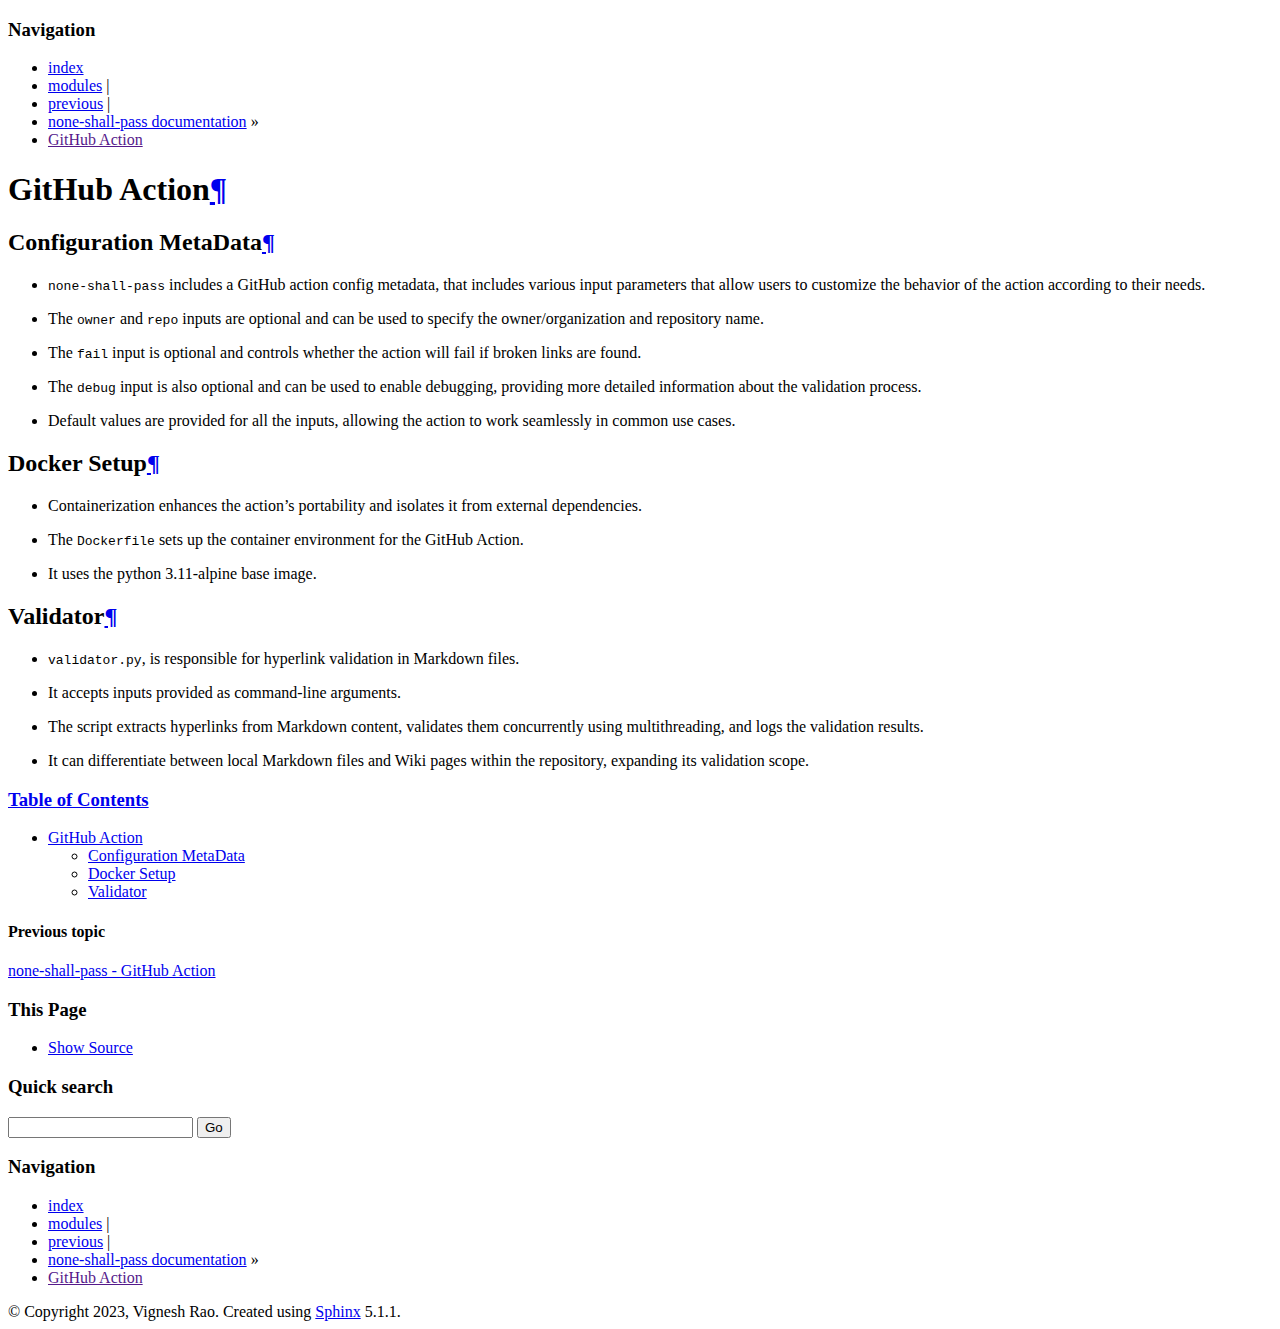
==== docs/action.html @ 53a3f20b "Add docs generated by sphinx" ====
<!DOCTYPE html>

<html lang="en">
  <head>
    <meta charset="utf-8" />
    <meta name="viewport" content="width=device-width, initial-scale=1.0" /><meta name="generator" content="Docutils 0.19: https://docutils.sourceforge.io/" />

    <title>GitHub Action &#8212; none-shall-pass  documentation</title>
    <link rel="stylesheet" type="text/css" href="_static/pygments.css" />
    <link rel="stylesheet" type="text/css" href="_static/pyramid.css" />
    <link rel="stylesheet" type="text/css" href="_static/static.css" />
    <script data-url_root="./" id="documentation_options" src="_static/documentation_options.js"></script>
    <script src="_static/jquery.js"></script>
    <script src="_static/underscore.js"></script>
    <script src="_static/_sphinx_javascript_frameworks_compat.js"></script>
    <script src="_static/doctools.js"></script>
    <link rel="index" title="Index" href="genindex.html" />
    <link rel="search" title="Search" href="search.html" />
    <link rel="prev" title="none-shall-pass - GitHub Action" href="index.html" />
<link rel="stylesheet" href="https://fonts.googleapis.com/css?family=Neuton&amp;subset=latin" type="text/css" media="screen" charset="utf-8" />
<link rel="stylesheet" href="https://fonts.googleapis.com/css?family=Nobile:regular,italic,bold,bolditalic&amp;subset=latin" type="text/css" media="screen" charset="utf-8" />
<!--[if lte IE 6]>
<link rel="stylesheet" href="_static/ie6.css" type="text/css" media="screen" charset="utf-8" />
<![endif]-->

  </head><body>

    <div class="related" role="navigation" aria-label="related navigation">
      <h3>Navigation</h3>
      <ul>
        <li class="right" style="margin-right: 10px">
          <a href="genindex.html" title="General Index"
             accesskey="I">index</a></li>
        <li class="right" >
          <a href="py-modindex.html" title="Python Module Index"
             >modules</a> |</li>
        <li class="right" >
          <a href="index.html" title="none-shall-pass - GitHub Action"
             accesskey="P">previous</a> |</li>
        <li class="nav-item nav-item-0"><a href="index.html">none-shall-pass  documentation</a> &#187;</li>
        <li class="nav-item nav-item-this"><a href="">GitHub Action</a></li> 
      </ul>
    </div>  

    <div class="document">
      <div class="documentwrapper">
        <div class="bodywrapper">
          <div class="body" role="main">
            
  <section id="github-action">
<h1>GitHub Action<a class="headerlink" href="#github-action" title="Permalink to this heading">¶</a></h1>
<section id="configuration-metadata">
<h2>Configuration MetaData<a class="headerlink" href="#configuration-metadata" title="Permalink to this heading">¶</a></h2>
<ul class="simple">
<li><p><code class="docutils literal notranslate"><span class="pre">none-shall-pass</span></code> includes a GitHub action config metadata, that includes various input parameters that allow users to customize the behavior of the action according to their needs.</p></li>
<li><p>The <code class="docutils literal notranslate"><span class="pre">owner</span></code> and <code class="docutils literal notranslate"><span class="pre">repo</span></code> inputs are optional and can be used to specify the owner/organization and repository name.</p></li>
<li><p>The <code class="docutils literal notranslate"><span class="pre">fail</span></code> input is optional and controls whether the action will fail if broken links are found.</p></li>
<li><p>The <code class="docutils literal notranslate"><span class="pre">debug</span></code> input is also optional and can be used to enable debugging, providing more detailed information about the validation process.</p></li>
<li><p>Default values are provided for all the inputs, allowing the action to work seamlessly in common use cases.</p></li>
</ul>
</section>
<section id="docker-setup">
<h2>Docker Setup<a class="headerlink" href="#docker-setup" title="Permalink to this heading">¶</a></h2>
<ul class="simple">
<li><p>Containerization enhances the action’s portability and isolates it from external dependencies.</p></li>
<li><p>The <code class="docutils literal notranslate"><span class="pre">Dockerfile</span></code> sets up the container environment for the GitHub Action.</p></li>
<li><p>It uses the python 3.11-alpine base image.</p></li>
</ul>
</section>
<section id="validator">
<h2>Validator<a class="headerlink" href="#validator" title="Permalink to this heading">¶</a></h2>
<ul class="simple">
<li><p><code class="docutils literal notranslate"><span class="pre">validator.py</span></code>, is responsible for hyperlink validation in Markdown files.</p></li>
<li><p>It accepts inputs provided as command-line arguments.</p></li>
<li><p>The script extracts hyperlinks from Markdown content, validates them concurrently using multithreading, and logs the validation results.</p></li>
<li><p>It can differentiate between local Markdown files and Wiki pages within the repository, expanding its validation scope.</p></li>
</ul>
</section>
</section>


            <div class="clearer"></div>
          </div>
        </div>
      </div>
      <div class="sphinxsidebar" role="navigation" aria-label="main navigation">
        <div class="sphinxsidebarwrapper">
  <div>
    <h3><a href="index.html">Table of Contents</a></h3>
    <ul>
<li><a class="reference internal" href="#">GitHub Action</a><ul>
<li><a class="reference internal" href="#configuration-metadata">Configuration MetaData</a></li>
<li><a class="reference internal" href="#docker-setup">Docker Setup</a></li>
<li><a class="reference internal" href="#validator">Validator</a></li>
</ul>
</li>
</ul>

  </div>
  <div>
    <h4>Previous topic</h4>
    <p class="topless"><a href="index.html"
                          title="previous chapter">none-shall-pass - GitHub Action</a></p>
  </div>
  <div role="note" aria-label="source link">
    <h3>This Page</h3>
    <ul class="this-page-menu">
      <li><a href="_sources/action.rst.txt"
            rel="nofollow">Show Source</a></li>
    </ul>
   </div>
<div id="searchbox" style="display: none" role="search">
  <h3 id="searchlabel">Quick search</h3>
    <div class="searchformwrapper">
    <form class="search" action="search.html" method="get">
      <input type="text" name="q" aria-labelledby="searchlabel" autocomplete="off" autocorrect="off" autocapitalize="off" spellcheck="false"/>
      <input type="submit" value="Go" />
    </form>
    </div>
</div>
<script>document.getElementById('searchbox').style.display = "block"</script>
        </div>
      </div>
      <div class="clearer"></div>
    </div>
    <div class="related" role="navigation" aria-label="related navigation">
      <h3>Navigation</h3>
      <ul>
        <li class="right" style="margin-right: 10px">
          <a href="genindex.html" title="General Index"
             >index</a></li>
        <li class="right" >
          <a href="py-modindex.html" title="Python Module Index"
             >modules</a> |</li>
        <li class="right" >
          <a href="index.html" title="none-shall-pass - GitHub Action"
             >previous</a> |</li>
        <li class="nav-item nav-item-0"><a href="index.html">none-shall-pass  documentation</a> &#187;</li>
        <li class="nav-item nav-item-this"><a href="">GitHub Action</a></li> 
      </ul>
    </div>
    <div class="footer" role="contentinfo">
        &#169; Copyright 2023, Vignesh Rao.
      Created using <a href="https://www.sphinx-doc.org/">Sphinx</a> 5.1.1.
    </div>
  </body>
</html>
---- docs/_static/pygments.css ----
pre { line-height: 125%; }
td.linenos .normal { color: inherit; background-color: transparent; padding-left: 5px; padding-right: 5px; }
span.linenos { color: inherit; background-color: transparent; padding-left: 5px; padding-right: 5px; }
td.linenos .special { color: #000000; background-color: #ffffc0; padding-left: 5px; padding-right: 5px; }
span.linenos.special { color: #000000; background-color: #ffffc0; padding-left: 5px; padding-right: 5px; }
.highlight .hll { background-color: #ffffcc }
.highlight { background: #f8f8f8; }
.highlight .c { color: #60a0b0; font-style: italic } /* Comment */
.highlight .err { color: #a40000; background-color: #fbe3e4 } /* Error */
.highlight .k { color: #007020; font-weight: bold } /* Keyword */
.highlight .o { color: #666666 } /* Operator */
.highlight .ch { color: #60a0b0; font-style: italic } /* Comment.Hashbang */
.highlight .cm { color: #60a0b0; font-style: italic } /* Comment.Multiline */
.highlight .cp { color: #007020 } /* Comment.Preproc */
.highlight .cpf { color: #60a0b0; font-style: italic } /* Comment.PreprocFile */
.highlight .c1 { color: #60a0b0; font-style: italic } /* Comment.Single */
.highlight .cs { color: #60a0b0; background-color: #fff0f0 } /* Comment.Special */
.highlight .gd { color: #A00000 } /* Generic.Deleted */
.highlight .ge { font-style: italic } /* Generic.Emph */
.highlight .gr { color: #FF0000 } /* Generic.Error */
.highlight .gh { color: #000080; font-weight: bold } /* Generic.Heading */
.highlight .gi { color: #00A000 } /* Generic.Inserted */
.highlight .go { color: #888888 } /* Generic.Output */
.highlight .gp { color: #c65d09; font-weight: bold } /* Generic.Prompt */
.highlight .gs { font-weight: bold } /* Generic.Strong */
.highlight .gu { color: #800080; font-weight: bold } /* Generic.Subheading */
.highlight .gt { color: #0044DD } /* Generic.Traceback */
.highlight .kc { color: #007020; font-weight: bold } /* Keyword.Constant */
.highlight .kd { color: #007020; font-weight: bold } /* Keyword.Declaration */
.highlight .kn { color: #007020; font-weight: bold } /* Keyword.Namespace */
.highlight .kp { color: #007020 } /* Keyword.Pseudo */
.highlight .kr { color: #007020; font-weight: bold } /* Keyword.Reserved */
.highlight .kt { color: #902000 } /* Keyword.Type */
.highlight .m { color: #40a070 } /* Literal.Number */
.highlight .s { color: #4070a0 } /* Literal.String */
.highlight .na { color: #0e84b5 } /* Name.Attribute */
.highlight .nb { color: #007020 } /* Name.Builtin */
.highlight .nc { color: #0e84b5; font-weight: bold } /* Name.Class */
.highlight .no { color: #60add5 } /* Name.Constant */
.highlight .nd { color: #555555; font-weight: bold } /* Name.Decorator */
.highlight .ni { color: #d55537; font-weight: bold } /* Name.Entity */
.highlight .ne { color: #007020 } /* Name.Exception */
.highlight .nf { color: #06287e } /* Name.Function */
.highlight .nl { color: #002070; font-weight: bold } /* Name.Label */
.highlight .nn { color: #0e84b5; font-weight: bold } /* Name.Namespace */
.highlight .nt { color: #062873; font-weight: bold } /* Name.Tag */
.highlight .nv { color: #bb60d5 } /* Name.Variable */
.highlight .ow { color: #007020; font-weight: bold } /* Operator.Word */
.highlight .w { color: #bbbbbb } /* Text.Whitespace */
.highlight .mb { color: #40a070 } /* Literal.Number.Bin */
.highlight .mf { color: #40a070 } /* Literal.Number.Float */
.highlight .mh { color: #40a070 } /* Literal.Number.Hex */
.highlight .mi { color: #40a070 } /* Literal.Number.Integer */
.highlight .mo { color: #40a070 } /* Literal.Number.Oct */
.highlight .sa { color: #4070a0 } /* Literal.String.Affix */
.highlight .sb { color: #4070a0 } /* Literal.String.Backtick */
.highlight .sc { color: #4070a0 } /* Literal.String.Char */
.highlight .dl { color: #4070a0 } /* Literal.String.Delimiter */
.highlight .sd { color: #4070a0; font-style: italic } /* Literal.String.Doc */
.highlight .s2 { color: #4070a0 } /* Literal.String.Double */
.highlight .se { color: #4070a0; font-weight: bold } /* Literal.String.Escape */
.highlight .sh { color: #4070a0 } /* Literal.String.Heredoc */
.highlight .si { color: #70a0d0; font-style: italic } /* Literal.String.Interpol */
.highlight .sx { color: #c65d09 } /* Literal.String.Other */
.highlight .sr { color: #235388 } /* Literal.String.Regex */
.highlight .s1 { color: #4070a0 } /* Literal.String.Single */
.highlight .ss { color: #517918 } /* Literal.String.Symbol */
.highlight .bp { color: #007020 } /* Name.Builtin.Pseudo */
.highlight .fm { color: #06287e } /* Name.Function.Magic */
.highlight .vc { color: #bb60d5 } /* Name.Variable.Class */
.highlight .vg { color: #bb60d5 } /* Name.Variable.Global */
.highlight .vi { color: #bb60d5 } /* Name.Variable.Instance */
.highlight .vm { color: #bb60d5 } /* Name.Variable.Magic */
.highlight .il { color: #40a070 } /* Literal.Number.Integer.Long */
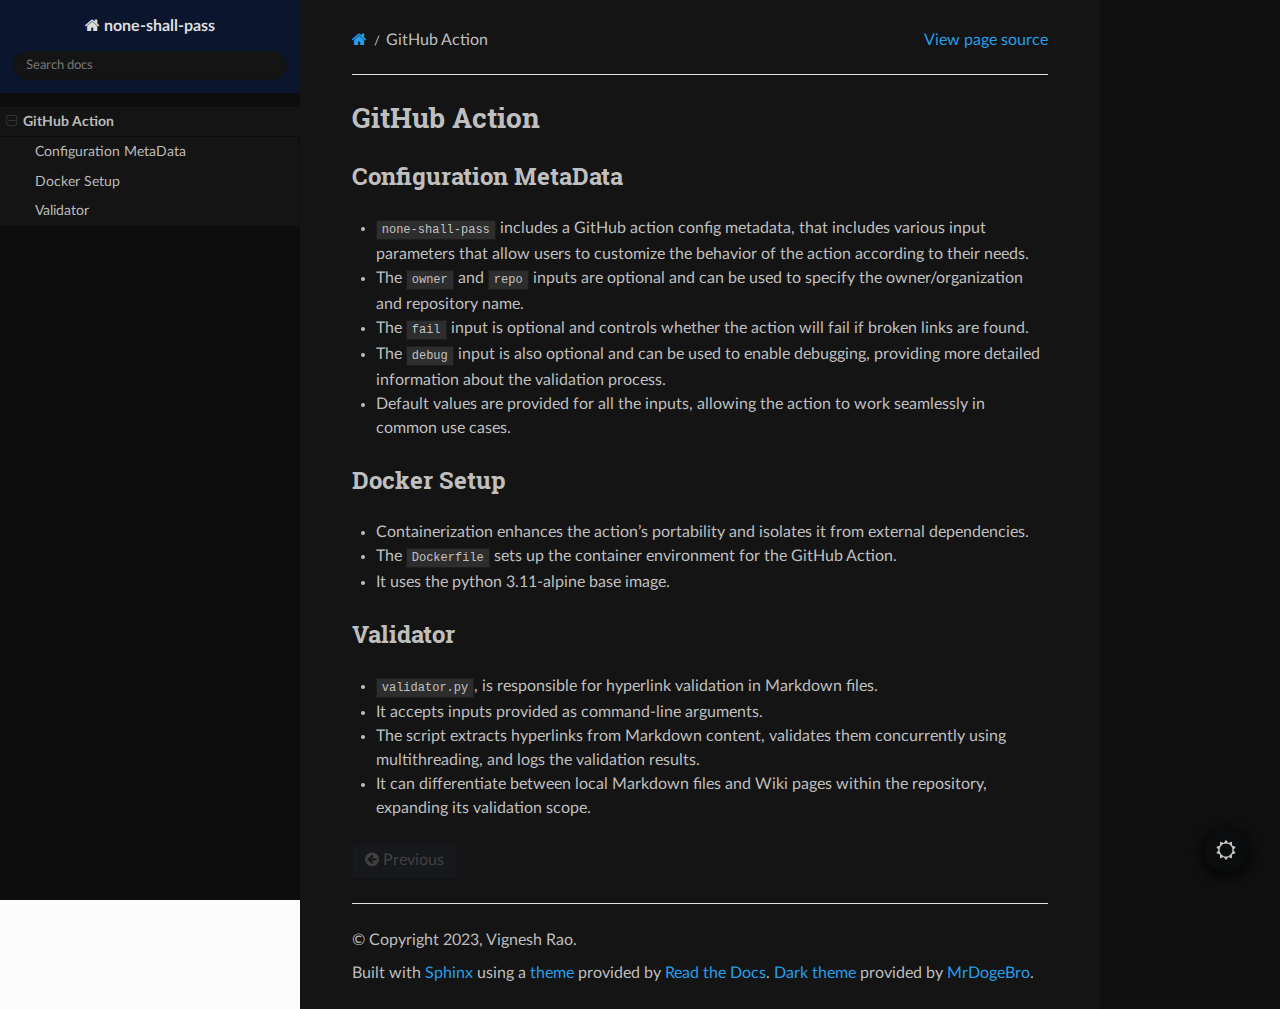
==== commit 0f29864f: "Update theme on docs page" ====
--- a/docs/action.html
+++ b/docs/action.html
@@ -1,57 +1,88 @@
+<!DOCTYPE html>
+<html class="writer-html5" lang="en" >
+<head>
+  <meta charset="utf-8" /><meta name="generator" content="Docutils 0.18.1: http://docutils.sourceforge.net/" />
 
-<!DOCTYPE html>
-
-<html lang="en">
-  <head>
-    <meta charset="utf-8" />
-    <meta name="viewport" content="width=device-width, initial-scale=1.0" /><meta name="generator" content="Docutils 0.19: https://docutils.sourceforge.io/" />
-
-    <title>GitHub Action &#8212; none-shall-pass  documentation</title>
-    <link rel="stylesheet" type="text/css" href="_static/pygments.css" />
-    <link rel="stylesheet" type="text/css" href="_static/pyramid.css" />
-    <link rel="stylesheet" type="text/css" href="_static/static.css" />
-    <script data-url_root="./" id="documentation_options" src="_static/documentation_options.js"></script>
-    <script src="_static/jquery.js"></script>
-    <script src="_static/underscore.js"></script>
-    <script src="_static/_sphinx_javascript_frameworks_compat.js"></script>
-    <script src="_static/doctools.js"></script>
+  <meta name="viewport" content="width=device-width, initial-scale=1.0" />
+  <title>GitHub Action &mdash; none-shall-pass  documentation</title>
+      <link rel="stylesheet" href="_static/pygments.css" type="text/css" />
+      <link rel="stylesheet" href="_static/css/theme.css" type="text/css" />
+      <link rel="stylesheet" href="_static/static.css" type="text/css" />
+      <link rel="stylesheet" href="_static/dark_mode_css/general.css" type="text/css" />
+      <link rel="stylesheet" href="_static/dark_mode_css/dark.css" type="text/css" />
+  <!--[if lt IE 9]>
+    <script src="_static/js/html5shiv.min.js"></script>
+  <![endif]-->
+  
+        <script data-url_root="./" id="documentation_options" src="_static/documentation_options.js"></script>
+        <script src="_static/jquery.js"></script>
+        <script src="_static/underscore.js"></script>
+        <script src="_static/_sphinx_javascript_frameworks_compat.js"></script>
+        <script src="_static/doctools.js"></script>
+        <script src="_static/dark_mode_js/default_dark.js"></script>
+        <script src="_static/dark_mode_js/theme_switcher.js"></script>
+    <script src="_static/js/theme.js"></script>
     <link rel="index" title="Index" href="genindex.html" />
     <link rel="search" title="Search" href="search.html" />
-    <link rel="prev" title="none-shall-pass - GitHub Action" href="index.html" />
-<link rel="stylesheet" href="https://fonts.googleapis.com/css?family=Neuton&amp;subset=latin" type="text/css" media="screen" charset="utf-8" />
-<link rel="stylesheet" href="https://fonts.googleapis.com/css?family=Nobile:regular,italic,bold,bolditalic&amp;subset=latin" type="text/css" media="screen" charset="utf-8" />
-<!--[if lte IE 6]>
-<link rel="stylesheet" href="_static/ie6.css" type="text/css" media="screen" charset="utf-8" />
-<![endif]-->
+    <link rel="prev" title="none-shall-pass - GitHub Action" href="index.html" /> 
+</head>
 
-  </head><body>
+<body class="wy-body-for-nav"> 
+  <div class="wy-grid-for-nav">
+    <nav data-toggle="wy-nav-shift" class="wy-nav-side">
+      <div class="wy-side-scroll">
+        <div class="wy-side-nav-search" >
 
-    <div class="related" role="navigation" aria-label="related navigation">
-      <h3>Navigation</h3>
-      <ul>
-        <li class="right" style="margin-right: 10px">
-          <a href="genindex.html" title="General Index"
-             accesskey="I">index</a></li>
-        <li class="right" >
-          <a href="py-modindex.html" title="Python Module Index"
-             >modules</a> |</li>
-        <li class="right" >
-          <a href="index.html" title="none-shall-pass - GitHub Action"
-             accesskey="P">previous</a> |</li>
-        <li class="nav-item nav-item-0"><a href="index.html">none-shall-pass  documentation</a> &#187;</li>
-        <li class="nav-item nav-item-this"><a href="">GitHub Action</a></li> 
-      </ul>
-    </div>  
+          
+          
+          <a href="index.html" class="icon icon-home">
+            none-shall-pass
+          </a>
+<div role="search">
+  <form id="rtd-search-form" class="wy-form" action="search.html" method="get">
+    <input type="text" name="q" placeholder="Search docs" aria-label="Search docs" />
+    <input type="hidden" name="check_keywords" value="yes" />
+    <input type="hidden" name="area" value="default" />
+  </form>
+</div>
+        </div><div class="wy-menu wy-menu-vertical" data-spy="affix" role="navigation" aria-label="Navigation menu">
+              <ul class="current">
+<li class="toctree-l1 current"><a class="current reference internal" href="#">GitHub Action</a><ul>
+<li class="toctree-l2"><a class="reference internal" href="#configuration-metadata">Configuration MetaData</a></li>
+<li class="toctree-l2"><a class="reference internal" href="#docker-setup">Docker Setup</a></li>
+<li class="toctree-l2"><a class="reference internal" href="#validator">Validator</a></li>
+</ul>
+</li>
+</ul>
 
-    <div class="document">
-      <div class="documentwrapper">
-        <div class="bodywrapper">
-          <div class="body" role="main">
-            
+        </div>
+      </div>
+    </nav>
+
+    <section data-toggle="wy-nav-shift" class="wy-nav-content-wrap"><nav class="wy-nav-top" aria-label="Mobile navigation menu" >
+          <i data-toggle="wy-nav-top" class="fa fa-bars"></i>
+          <a href="index.html">none-shall-pass</a>
+      </nav>
+
+      <div class="wy-nav-content">
+        <div class="rst-content">
+          <div role="navigation" aria-label="Page navigation">
+  <ul class="wy-breadcrumbs">
+      <li><a href="index.html" class="icon icon-home" aria-label="Home"></a></li>
+      <li class="breadcrumb-item active">GitHub Action</li>
+      <li class="wy-breadcrumbs-aside">
+            <a href="_sources/action.rst.txt" rel="nofollow"> View page source</a>
+      </li>
+  </ul>
+  <hr/>
+</div>
+          <div role="main" class="document" itemscope="itemscope" itemtype="http://schema.org/Article">
+           <div itemprop="articleBody">
+             
   <section id="github-action">
-<h1>GitHub Action<a class="headerlink" href="#github-action" title="Permalink to this heading">¶</a></h1>
+<h1>GitHub Action<a class="headerlink" href="#github-action" title="Permalink to this heading"></a></h1>
 <section id="configuration-metadata">
-<h2>Configuration MetaData<a class="headerlink" href="#configuration-metadata" title="Permalink to this heading">¶</a></h2>
+<h2>Configuration MetaData<a class="headerlink" href="#configuration-metadata" title="Permalink to this heading"></a></h2>
 <ul class="simple">
 <li><p><code class="docutils literal notranslate"><span class="pre">none-shall-pass</span></code> includes a GitHub action config metadata, that includes various input parameters that allow users to customize the behavior of the action according to their needs.</p></li>
 <li><p>The <code class="docutils literal notranslate"><span class="pre">owner</span></code> and <code class="docutils literal notranslate"><span class="pre">repo</span></code> inputs are optional and can be used to specify the owner/organization and repository name.</p></li>
@@ -61,7 +92,7 @@
 </ul>
 </section>
 <section id="docker-setup">
-<h2>Docker Setup<a class="headerlink" href="#docker-setup" title="Permalink to this heading">¶</a></h2>
+<h2>Docker Setup<a class="headerlink" href="#docker-setup" title="Permalink to this heading"></a></h2>
 <ul class="simple">
 <li><p>Containerization enhances the action’s portability and isolates it from external dependencies.</p></li>
 <li><p>The <code class="docutils literal notranslate"><span class="pre">Dockerfile</span></code> sets up the container environment for the GitHub Action.</p></li>
@@ -69,7 +100,7 @@
 </ul>
 </section>
 <section id="validator">
-<h2>Validator<a class="headerlink" href="#validator" title="Permalink to this heading">¶</a></h2>
+<h2>Validator<a class="headerlink" href="#validator" title="Permalink to this heading"></a></h2>
 <ul class="simple">
 <li><p><code class="docutils literal notranslate"><span class="pre">validator.py</span></code>, is responsible for hyperlink validation in Markdown files.</p></li>
 <li><p>It accepts inputs provided as command-line arguments.</p></li>
@@ -80,69 +111,33 @@
 </section>
 
 
-            <div class="clearer"></div>
+           </div>
           </div>
+          <footer><div class="rst-footer-buttons" role="navigation" aria-label="Footer">
+        <a href="index.html" class="btn btn-neutral float-left" title="none-shall-pass - GitHub Action" accesskey="p" rel="prev"><span class="fa fa-arrow-circle-left" aria-hidden="true"></span> Previous</a>
+    </div>
+
+  <hr/>
+
+  <div role="contentinfo">
+    <p>&#169; Copyright 2023, Vignesh Rao.</p>
+  </div>
+
+  Built with <a href="https://www.sphinx-doc.org/">Sphinx</a> using a
+    <a href="https://github.com/readthedocs/sphinx_rtd_theme">theme</a>
+    provided by <a href="https://readthedocs.org">Read the Docs</a>.
+   
+
+</footer>
         </div>
       </div>
-      <div class="sphinxsidebar" role="navigation" aria-label="main navigation">
-        <div class="sphinxsidebarwrapper">
-  <div>
-    <h3><a href="index.html">Table of Contents</a></h3>
-    <ul>
-<li><a class="reference internal" href="#">GitHub Action</a><ul>
-<li><a class="reference internal" href="#configuration-metadata">Configuration MetaData</a></li>
-<li><a class="reference internal" href="#docker-setup">Docker Setup</a></li>
-<li><a class="reference internal" href="#validator">Validator</a></li>
-</ul>
-</li>
-</ul>
+    </section>
+  </div>
+  <script>
+      jQuery(function () {
+          SphinxRtdTheme.Navigation.enable(true);
+      });
+  </script> 
 
-  </div>
-  <div>
-    <h4>Previous topic</h4>
-    <p class="topless"><a href="index.html"
-                          title="previous chapter">none-shall-pass - GitHub Action</a></p>
-  </div>
-  <div role="note" aria-label="source link">
-    <h3>This Page</h3>
-    <ul class="this-page-menu">
-      <li><a href="_sources/action.rst.txt"
-            rel="nofollow">Show Source</a></li>
-    </ul>
-   </div>
-<div id="searchbox" style="display: none" role="search">
-  <h3 id="searchlabel">Quick search</h3>
-    <div class="searchformwrapper">
-    <form class="search" action="search.html" method="get">
-      <input type="text" name="q" aria-labelledby="searchlabel" autocomplete="off" autocorrect="off" autocapitalize="off" spellcheck="false"/>
-      <input type="submit" value="Go" />
-    </form>
-    </div>
-</div>
-<script>document.getElementById('searchbox').style.display = "block"</script>
-        </div>
-      </div>
-      <div class="clearer"></div>
-    </div>
-    <div class="related" role="navigation" aria-label="related navigation">
-      <h3>Navigation</h3>
-      <ul>
-        <li class="right" style="margin-right: 10px">
-          <a href="genindex.html" title="General Index"
-             >index</a></li>
-        <li class="right" >
-          <a href="py-modindex.html" title="Python Module Index"
-             >modules</a> |</li>
-        <li class="right" >
-          <a href="index.html" title="none-shall-pass - GitHub Action"
-             >previous</a> |</li>
-        <li class="nav-item nav-item-0"><a href="index.html">none-shall-pass  documentation</a> &#187;</li>
-        <li class="nav-item nav-item-this"><a href="">GitHub Action</a></li> 
-      </ul>
-    </div>
-    <div class="footer" role="contentinfo">
-        &#169; Copyright 2023, Vignesh Rao.
-      Created using <a href="https://www.sphinx-doc.org/">Sphinx</a> 5.1.1.
-    </div>
-  </body>
+</body>
 </html>--- a/docs/_static/pygments.css
+++ b/docs/_static/pygments.css
@@ -5,70 +5,71 @@
 span.linenos.special { color: #000000; background-color: #ffffc0; padding-left: 5px; padding-right: 5px; }
 .highlight .hll { background-color: #ffffcc }
 .highlight { background: #f8f8f8; }
-.highlight .c { color: #60a0b0; font-style: italic } /* Comment */
-.highlight .err { color: #a40000; background-color: #fbe3e4 } /* Error */
-.highlight .k { color: #007020; font-weight: bold } /* Keyword */
+.highlight .c { color: #3D7B7B; font-style: italic } /* Comment */
+.highlight .err { border: 1px solid #FF0000 } /* Error */
+.highlight .k { color: #008000; font-weight: bold } /* Keyword */
 .highlight .o { color: #666666 } /* Operator */
-.highlight .ch { color: #60a0b0; font-style: italic } /* Comment.Hashbang */
-.highlight .cm { color: #60a0b0; font-style: italic } /* Comment.Multiline */
-.highlight .cp { color: #007020 } /* Comment.Preproc */
-.highlight .cpf { color: #60a0b0; font-style: italic } /* Comment.PreprocFile */
-.highlight .c1 { color: #60a0b0; font-style: italic } /* Comment.Single */
-.highlight .cs { color: #60a0b0; background-color: #fff0f0 } /* Comment.Special */
+.highlight .ch { color: #3D7B7B; font-style: italic } /* Comment.Hashbang */
+.highlight .cm { color: #3D7B7B; font-style: italic } /* Comment.Multiline */
+.highlight .cp { color: #9C6500 } /* Comment.Preproc */
+.highlight .cpf { color: #3D7B7B; font-style: italic } /* Comment.PreprocFile */
+.highlight .c1 { color: #3D7B7B; font-style: italic } /* Comment.Single */
+.highlight .cs { color: #3D7B7B; font-style: italic } /* Comment.Special */
 .highlight .gd { color: #A00000 } /* Generic.Deleted */
 .highlight .ge { font-style: italic } /* Generic.Emph */
-.highlight .gr { color: #FF0000 } /* Generic.Error */
+.highlight .ges { font-weight: bold; font-style: italic } /* Generic.EmphStrong */
+.highlight .gr { color: #E40000 } /* Generic.Error */
 .highlight .gh { color: #000080; font-weight: bold } /* Generic.Heading */
-.highlight .gi { color: #00A000 } /* Generic.Inserted */
-.highlight .go { color: #888888 } /* Generic.Output */
-.highlight .gp { color: #c65d09; font-weight: bold } /* Generic.Prompt */
+.highlight .gi { color: #008400 } /* Generic.Inserted */
+.highlight .go { color: #717171 } /* Generic.Output */
+.highlight .gp { color: #000080; font-weight: bold } /* Generic.Prompt */
 .highlight .gs { font-weight: bold } /* Generic.Strong */
 .highlight .gu { color: #800080; font-weight: bold } /* Generic.Subheading */
 .highlight .gt { color: #0044DD } /* Generic.Traceback */
-.highlight .kc { color: #007020; font-weight: bold } /* Keyword.Constant */
-.highlight .kd { color: #007020; font-weight: bold } /* Keyword.Declaration */
-.highlight .kn { color: #007020; font-weight: bold } /* Keyword.Namespace */
-.highlight .kp { color: #007020 } /* Keyword.Pseudo */
-.highlight .kr { color: #007020; font-weight: bold } /* Keyword.Reserved */
-.highlight .kt { color: #902000 } /* Keyword.Type */
-.highlight .m { color: #40a070 } /* Literal.Number */
-.highlight .s { color: #4070a0 } /* Literal.String */
-.highlight .na { color: #0e84b5 } /* Name.Attribute */
-.highlight .nb { color: #007020 } /* Name.Builtin */
-.highlight .nc { color: #0e84b5; font-weight: bold } /* Name.Class */
-.highlight .no { color: #60add5 } /* Name.Constant */
-.highlight .nd { color: #555555; font-weight: bold } /* Name.Decorator */
-.highlight .ni { color: #d55537; font-weight: bold } /* Name.Entity */
-.highlight .ne { color: #007020 } /* Name.Exception */
-.highlight .nf { color: #06287e } /* Name.Function */
-.highlight .nl { color: #002070; font-weight: bold } /* Name.Label */
-.highlight .nn { color: #0e84b5; font-weight: bold } /* Name.Namespace */
-.highlight .nt { color: #062873; font-weight: bold } /* Name.Tag */
-.highlight .nv { color: #bb60d5 } /* Name.Variable */
-.highlight .ow { color: #007020; font-weight: bold } /* Operator.Word */
+.highlight .kc { color: #008000; font-weight: bold } /* Keyword.Constant */
+.highlight .kd { color: #008000; font-weight: bold } /* Keyword.Declaration */
+.highlight .kn { color: #008000; font-weight: bold } /* Keyword.Namespace */
+.highlight .kp { color: #008000 } /* Keyword.Pseudo */
+.highlight .kr { color: #008000; font-weight: bold } /* Keyword.Reserved */
+.highlight .kt { color: #B00040 } /* Keyword.Type */
+.highlight .m { color: #666666 } /* Literal.Number */
+.highlight .s { color: #BA2121 } /* Literal.String */
+.highlight .na { color: #687822 } /* Name.Attribute */
+.highlight .nb { color: #008000 } /* Name.Builtin */
+.highlight .nc { color: #0000FF; font-weight: bold } /* Name.Class */
+.highlight .no { color: #880000 } /* Name.Constant */
+.highlight .nd { color: #AA22FF } /* Name.Decorator */
+.highlight .ni { color: #717171; font-weight: bold } /* Name.Entity */
+.highlight .ne { color: #CB3F38; font-weight: bold } /* Name.Exception */
+.highlight .nf { color: #0000FF } /* Name.Function */
+.highlight .nl { color: #767600 } /* Name.Label */
+.highlight .nn { color: #0000FF; font-weight: bold } /* Name.Namespace */
+.highlight .nt { color: #008000; font-weight: bold } /* Name.Tag */
+.highlight .nv { color: #19177C } /* Name.Variable */
+.highlight .ow { color: #AA22FF; font-weight: bold } /* Operator.Word */
 .highlight .w { color: #bbbbbb } /* Text.Whitespace */
-.highlight .mb { color: #40a070 } /* Literal.Number.Bin */
-.highlight .mf { color: #40a070 } /* Literal.Number.Float */
-.highlight .mh { color: #40a070 } /* Literal.Number.Hex */
-.highlight .mi { color: #40a070 } /* Literal.Number.Integer */
-.highlight .mo { color: #40a070 } /* Literal.Number.Oct */
-.highlight .sa { color: #4070a0 } /* Literal.String.Affix */
-.highlight .sb { color: #4070a0 } /* Literal.String.Backtick */
-.highlight .sc { color: #4070a0 } /* Literal.String.Char */
-.highlight .dl { color: #4070a0 } /* Literal.String.Delimiter */
-.highlight .sd { color: #4070a0; font-style: italic } /* Literal.String.Doc */
-.highlight .s2 { color: #4070a0 } /* Literal.String.Double */
-.highlight .se { color: #4070a0; font-weight: bold } /* Literal.String.Escape */
-.highlight .sh { color: #4070a0 } /* Literal.String.Heredoc */
-.highlight .si { color: #70a0d0; font-style: italic } /* Literal.String.Interpol */
-.highlight .sx { color: #c65d09 } /* Literal.String.Other */
-.highlight .sr { color: #235388 } /* Literal.String.Regex */
-.highlight .s1 { color: #4070a0 } /* Literal.String.Single */
-.highlight .ss { color: #517918 } /* Literal.String.Symbol */
-.highlight .bp { color: #007020 } /* Name.Builtin.Pseudo */
-.highlight .fm { color: #06287e } /* Name.Function.Magic */
-.highlight .vc { color: #bb60d5 } /* Name.Variable.Class */
-.highlight .vg { color: #bb60d5 } /* Name.Variable.Global */
-.highlight .vi { color: #bb60d5 } /* Name.Variable.Instance */
-.highlight .vm { color: #bb60d5 } /* Name.Variable.Magic */
-.highlight .il { color: #40a070 } /* Literal.Number.Integer.Long */+.highlight .mb { color: #666666 } /* Literal.Number.Bin */
+.highlight .mf { color: #666666 } /* Literal.Number.Float */
+.highlight .mh { color: #666666 } /* Literal.Number.Hex */
+.highlight .mi { color: #666666 } /* Literal.Number.Integer */
+.highlight .mo { color: #666666 } /* Literal.Number.Oct */
+.highlight .sa { color: #BA2121 } /* Literal.String.Affix */
+.highlight .sb { color: #BA2121 } /* Literal.String.Backtick */
+.highlight .sc { color: #BA2121 } /* Literal.String.Char */
+.highlight .dl { color: #BA2121 } /* Literal.String.Delimiter */
+.highlight .sd { color: #BA2121; font-style: italic } /* Literal.String.Doc */
+.highlight .s2 { color: #BA2121 } /* Literal.String.Double */
+.highlight .se { color: #AA5D1F; font-weight: bold } /* Literal.String.Escape */
+.highlight .sh { color: #BA2121 } /* Literal.String.Heredoc */
+.highlight .si { color: #A45A77; font-weight: bold } /* Literal.String.Interpol */
+.highlight .sx { color: #008000 } /* Literal.String.Other */
+.highlight .sr { color: #A45A77 } /* Literal.String.Regex */
+.highlight .s1 { color: #BA2121 } /* Literal.String.Single */
+.highlight .ss { color: #19177C } /* Literal.String.Symbol */
+.highlight .bp { color: #008000 } /* Name.Builtin.Pseudo */
+.highlight .fm { color: #0000FF } /* Name.Function.Magic */
+.highlight .vc { color: #19177C } /* Name.Variable.Class */
+.highlight .vg { color: #19177C } /* Name.Variable.Global */
+.highlight .vi { color: #19177C } /* Name.Variable.Instance */
+.highlight .vm { color: #19177C } /* Name.Variable.Magic */
+.highlight .il { color: #666666 } /* Literal.Number.Integer.Long */--- a/docs/_static/css/theme.css
+++ b/docs/_static/css/theme.css
@@ -0,0 +1,4 @@
+html{box-sizing:border-box}*,:after,:before{box-sizing:inherit}article,aside,details,figcaption,figure,footer,header,hgroup,nav,section{display:block}audio,canvas,video{display:inline-block;*display:inline;*zoom:1}[hidden],audio:not([controls]){display:none}*{-webkit-box-sizing:border-box;-moz-box-sizing:border-box;box-sizing:border-box}html{font-size:100%;-webkit-text-size-adjust:100%;-ms-text-size-adjust:100%}body{margin:0}a:active,a:hover{outline:0}abbr[title]{border-bottom:1px dotted}b,strong{font-weight:700}blockquote{margin:0}dfn{font-style:italic}ins{background:#ff9;text-decoration:none}ins,mark{color:#000}mark{background:#ff0;font-style:italic;font-weight:700}.rst-content code,.rst-content tt,code,kbd,pre,samp{font-family:monospace,serif;_font-family:courier new,monospace;font-size:1em}pre{white-space:pre}q{quotes:none}q:after,q:before{content:"";content:none}small{font-size:85%}sub,sup{font-size:75%;line-height:0;position:relative;vertical-align:baseline}sup{top:-.5em}sub{bottom:-.25em}dl,ol,ul{margin:0;padding:0;list-style:none;list-style-image:none}li{list-style:none}dd{margin:0}img{border:0;-ms-interpolation-mode:bicubic;vertical-align:middle;max-width:100%}svg:not(:root){overflow:hidden}figure,form{margin:0}label{cursor:pointer}button,input,select,textarea{font-size:100%;margin:0;vertical-align:baseline;*vertical-align:middle}button,input{line-height:normal}button,input[type=button],input[type=reset],input[type=submit]{cursor:pointer;-webkit-appearance:button;*overflow:visible}button[disabled],input[disabled]{cursor:default}input[type=search]{-webkit-appearance:textfield;-moz-box-sizing:content-box;-webkit-box-sizing:content-box;box-sizing:content-box}textarea{resize:vertical}table{border-collapse:collapse;border-spacing:0}td{vertical-align:top}.chromeframe{margin:.2em 0;background:#ccc;color:#000;padding:.2em 0}.ir{display:block;border:0;text-indent:-999em;overflow:hidden;background-color:transparent;background-repeat:no-repeat;text-align:left;direction:ltr;*line-height:0}.ir br{display:none}.hidden{display:none!important;visibility:hidden}.visuallyhidden{border:0;clip:rect(0 0 0 0);height:1px;margin:-1px;overflow:hidden;padding:0;position:absolute;width:1px}.visuallyhidden.focusable:active,.visuallyhidden.focusable:focus{clip:auto;height:auto;margin:0;overflow:visible;position:static;width:auto}.invisible{visibility:hidden}.relative{position:relative}big,small{font-size:100%}@media print{body,html,section{background:none!important}*{box-shadow:none!important;text-shadow:none!important;filter:none!important;-ms-filter:none!important}a,a:visited{text-decoration:underline}.ir a:after,a[href^="#"]:after,a[href^="javascript:"]:after{content:""}blockquote,pre{page-break-inside:avoid}thead{display:table-header-group}img,tr{page-break-inside:avoid}img{max-width:100%!important}@page{margin:.5cm}.rst-content .toctree-wrapper>p.caption,h2,h3,p{orphans:3;widows:3}.rst-content .toctree-wrapper>p.caption,h2,h3{page-break-after:avoid}}.btn,.fa:before,.icon:before,.rst-content .admonition,.rst-content .admonition-title:before,.rst-content .admonition-todo,.rst-content .attention,.rst-content .caution,.rst-content .code-block-caption .headerlink:before,.rst-content .danger,.rst-content .eqno .headerlink:before,.rst-content .error,.rst-content .hint,.rst-content .important,.rst-content .note,.rst-content .seealso,.rst-content .tip,.rst-content .warning,.rst-content code.download span:first-child:before,.rst-content dl dt .headerlink:before,.rst-content h1 .headerlink:before,.rst-content h2 .headerlink:before,.rst-content h3 .headerlink:before,.rst-content h4 .headerlink:before,.rst-content h5 .headerlink:before,.rst-content h6 .headerlink:before,.rst-content p.caption .headerlink:before,.rst-content p .headerlink:before,.rst-content table>caption .headerlink:before,.rst-content tt.download span:first-child:before,.wy-alert,.wy-dropdown .caret:before,.wy-inline-validate.wy-inline-validate-danger .wy-input-context:before,.wy-inline-validate.wy-inline-validate-info .wy-input-context:before,.wy-inline-validate.wy-inline-validate-success .wy-input-context:before,.wy-inline-validate.wy-inline-validate-warning .wy-input-context:before,.wy-menu-vertical li.current>a button.toctree-expand:before,.wy-menu-vertical li.on a button.toctree-expand:before,.wy-menu-vertical li button.toctree-expand:before,input[type=color],input[type=date],input[type=datetime-local],input[type=datetime],input[type=email],input[type=month],input[type=number],input[type=password],input[type=search],input[type=tel],input[type=text],input[type=time],input[type=url],input[type=week],select,textarea{-webkit-font-smoothing:antialiased}.clearfix{*zoom:1}.clearfix:after,.clearfix:before{display:table;content:""}.clearfix:after{clear:both}/*!
+ *  Font Awesome 4.7.0 by @davegandy - http://fontawesome.io - @fontawesome
+ *  License - http://fontawesome.io/license (Font: SIL OFL 1.1, CSS: MIT License)
+ */@font-face{font-family:FontAwesome;src:url(fonts/fontawesome-webfont.eot?674f50d287a8c48dc19ba404d20fe713);src:url(fonts/fontawesome-webfont.eot?674f50d287a8c48dc19ba404d20fe713?#iefix&v=4.7.0) format("embedded-opentype"),url(fonts/fontawesome-webfont.woff2?af7ae505a9eed503f8b8e6982036873e) format("woff2"),url(fonts/fontawesome-webfont.woff?fee66e712a8a08eef5805a46892932ad) format("woff"),url(fonts/fontawesome-webfont.ttf?b06871f281fee6b241d60582ae9369b9) format("truetype"),url(fonts/fontawesome-webfont.svg?912ec66d7572ff821749319396470bde#fontawesomeregular) format("svg");font-weight:400;font-style:normal}.fa,.icon,.rst-content .admonition-title,.rst-content .code-block-caption .headerlink,.rst-content .eqno .headerlink,.rst-content code.download span:first-child,.rst-content dl dt .headerlink,.rst-content h1 .headerlink,.rst-content h2 .headerlink,.rst-content h3 .headerlink,.rst-content h4 .headerlink,.rst-content h5 .headerlink,.rst-content h6 .headerlink,.rst-content p.caption .headerlink,.rst-content p .headerlink,.rst-content table>caption .headerlink,.rst-content tt.download span:first-child,.wy-menu-vertical li.current>a button.toctree-expand,.wy-menu-vertical li.on a button.toctree-expand,.wy-menu-vertical li button.toctree-expand{display:inline-block;font:normal normal normal 14px/1 FontAwesome;font-size:inherit;text-rendering:auto;-webkit-font-smoothing:antialiased;-moz-osx-font-smoothing:grayscale}.fa-lg{font-size:1.33333em;line-height:.75em;vertical-align:-15%}.fa-2x{font-size:2em}.fa-3x{font-size:3em}.fa-4x{font-size:4em}.fa-5x{font-size:5em}.fa-fw{width:1.28571em;text-align:center}.fa-ul{padding-left:0;margin-left:2.14286em;list-style-type:none}.fa-ul>li{position:relative}.fa-li{position:absolute;left:-2.14286em;width:2.14286em;top:.14286em;text-align:center}.fa-li.fa-lg{left:-1.85714em}.fa-border{padding:.2em .25em .15em;border:.08em solid #eee;border-radius:.1em}.fa-pull-left{float:left}.fa-pull-right{float:right}.fa-pull-left.icon,.fa.fa-pull-left,.rst-content .code-block-caption .fa-pull-left.headerlink,.rst-content .eqno .fa-pull-left.headerlink,.rst-content .fa-pull-left.admonition-title,.rst-content code.download span.fa-pull-left:first-child,.rst-content dl dt .fa-pull-left.headerlink,.rst-content h1 .fa-pull-left.headerlink,.rst-content h2 .fa-pull-left.headerlink,.rst-content h3 .fa-pull-left.headerlink,.rst-content h4 .fa-pull-left.headerlink,.rst-content h5 .fa-pull-left.headerlink,.rst-content h6 .fa-pull-left.headerlink,.rst-content p .fa-pull-left.headerlink,.rst-content table>caption .fa-pull-left.headerlink,.rst-content tt.download span.fa-pull-left:first-child,.wy-menu-vertical li.current>a button.fa-pull-left.toctree-expand,.wy-menu-vertical li.on a button.fa-pull-left.toctree-expand,.wy-menu-vertical li button.fa-pull-left.toctree-expand{margin-right:.3em}.fa-pull-right.icon,.fa.fa-pull-right,.rst-content .code-block-caption .fa-pull-right.headerlink,.rst-content .eqno .fa-pull-right.headerlink,.rst-content .fa-pull-right.admonition-title,.rst-content code.download span.fa-pull-right:first-child,.rst-content dl dt .fa-pull-right.headerlink,.rst-content h1 .fa-pull-right.headerlink,.rst-content h2 .fa-pull-right.headerlink,.rst-content h3 .fa-pull-right.headerlink,.rst-content h4 .fa-pull-right.headerlink,.rst-content h5 .fa-pull-right.headerlink,.rst-content h6 .fa-pull-right.headerlink,.rst-content p .fa-pull-right.headerlink,.rst-content table>caption .fa-pull-right.headerlink,.rst-content tt.download span.fa-pull-right:first-child,.wy-menu-vertical li.current>a button.fa-pull-right.toctree-expand,.wy-menu-vertical li.on a button.fa-pull-right.toctree-expand,.wy-menu-vertical li button.fa-pull-right.toctree-expand{margin-left:.3em}.pull-right{float:right}.pull-left{float:left}.fa.pull-left,.pull-left.icon,.rst-content .code-block-caption .pull-left.headerlink,.rst-content .eqno .pull-left.headerlink,.rst-content .pull-left.admonition-title,.rst-content code.download span.pull-left:first-child,.rst-content dl dt .pull-left.headerlink,.rst-content h1 .pull-left.headerlink,.rst-content h2 .pull-left.headerlink,.rst-content h3 .pull-left.headerlink,.rst-content h4 .pull-left.headerlink,.rst-content h5 .pull-left.headerlink,.rst-content h6 .pull-left.headerlink,.rst-content p .pull-left.headerlink,.rst-content table>caption .pull-left.headerlink,.rst-content tt.download span.pull-left:first-child,.wy-menu-vertical li.current>a button.pull-left.toctree-expand,.wy-menu-vertical li.on a button.pull-left.toctree-expand,.wy-menu-vertical li button.pull-left.toctree-expand{margin-right:.3em}.fa.pull-right,.pull-right.icon,.rst-content .code-block-caption .pull-right.headerlink,.rst-content .eqno .pull-right.headerlink,.rst-content .pull-right.admonition-title,.rst-content code.download span.pull-right:first-child,.rst-content dl dt .pull-right.headerlink,.rst-content h1 .pull-right.headerlink,.rst-content h2 .pull-right.headerlink,.rst-content h3 .pull-right.headerlink,.rst-content h4 .pull-right.headerlink,.rst-content h5 .pull-right.headerlink,.rst-content h6 .pull-right.headerlink,.rst-content p .pull-right.headerlink,.rst-content table>caption .pull-right.headerlink,.rst-content tt.download span.pull-right:first-child,.wy-menu-vertical li.current>a button.pull-right.toctree-expand,.wy-menu-vertical li.on a button.pull-right.toctree-expand,.wy-menu-vertical li button.pull-right.toctree-expand{margin-left:.3em}.fa-spin{-webkit-animation:fa-spin 2s linear infinite;animation:fa-spin 2s linear infinite}.fa-pulse{-webkit-animation:fa-spin 1s steps(8) infinite;animation:fa-spin 1s steps(8) infinite}@-webkit-keyframes fa-spin{0%{-webkit-transform:rotate(0deg);transform:rotate(0deg)}to{-webkit-transform:rotate(359deg);transform:rotate(359deg)}}@keyframes fa-spin{0%{-webkit-transform:rotate(0deg);transform:rotate(0deg)}to{-webkit-transform:rotate(359deg);transform:rotate(359deg)}}.fa-rotate-90{-ms-filter:"progid:DXImageTransform.Microsoft.BasicImage(rotation=1)";-webkit-transform:rotate(90deg);-ms-transform:rotate(90deg);transform:rotate(90deg)}.fa-rotate-180{-ms-filter:"progid:DXImageTransform.Microsoft.BasicImage(rotation=2)";-webkit-transform:rotate(180deg);-ms-transform:rotate(180deg);transform:rotate(180deg)}.fa-rotate-270{-ms-filter:"progid:DXImageTransform.Microsoft.BasicImage(rotation=3)";-webkit-transform:rotate(270deg);-ms-transform:rotate(270deg);transform:rotate(270deg)}.fa-flip-horizontal{-ms-filter:"progid:DXImageTransform.Microsoft.BasicImage(rotation=0, mirror=1)";-webkit-transform:scaleX(-1);-ms-transform:scaleX(-1);transform:scaleX(-1)}.fa-flip-vertical{-ms-filter:"progid:DXImageTransform.Microsoft.BasicImage(rotation=2, mirror=1)";-webkit-transform:scaleY(-1);-ms-transform:scaleY(-1);transform:scaleY(-1)}:root .fa-flip-horizontal,:root .fa-flip-vertical,:root .fa-rotate-90,:root .fa-rotate-180,:root .fa-rotate-270{filter:none}.fa-stack{position:relative;display:inline-block;width:2em;height:2em;line-height:2em;vertical-align:middle}.fa-stack-1x,.fa-stack-2x{position:absolute;left:0;width:100%;text-align:center}.fa-stack-1x{line-height:inherit}.fa-stack-2x{font-size:2em}.fa-inverse{color:#fff}.fa-glass:before{content:""}.fa-music:before{content:""}.fa-search:before,.icon-search:before{content:""}.fa-envelope-o:before{content:""}.fa-heart:before{content:""}.fa-star:before{content:""}.fa-star-o:before{content:""}.fa-user:before{content:""}.fa-film:before{content:""}.fa-th-large:before{content:""}.fa-th:before{content:""}.fa-th-list:before{content:""}.fa-check:before{content:""}.fa-close:before,.fa-remove:before,.fa-times:before{content:""}.fa-search-plus:before{content:""}.fa-search-minus:before{content:""}.fa-power-off:before{content:""}.fa-signal:before{content:""}.fa-cog:before,.fa-gear:before{content:""}.fa-trash-o:before{content:""}.fa-home:before,.icon-home:before{content:""}.fa-file-o:before{content:""}.fa-clock-o:before{content:""}.fa-road:before{content:""}.fa-download:before,.rst-content code.download span:first-child:before,.rst-content tt.download span:first-child:before{content:""}.fa-arrow-circle-o-down:before{content:""}.fa-arrow-circle-o-up:before{content:""}.fa-inbox:before{content:""}.fa-play-circle-o:before{content:""}.fa-repeat:before,.fa-rotate-right:before{content:""}.fa-refresh:before{content:""}.fa-list-alt:before{content:""}.fa-lock:before{content:""}.fa-flag:before{content:""}.fa-headphones:before{content:""}.fa-volume-off:before{content:""}.fa-volume-down:before{content:""}.fa-volume-up:before{content:""}.fa-qrcode:before{content:""}.fa-barcode:before{content:""}.fa-tag:before{content:""}.fa-tags:before{content:""}.fa-book:before,.icon-book:before{content:""}.fa-bookmark:before{content:""}.fa-print:before{content:""}.fa-camera:before{content:""}.fa-font:before{content:""}.fa-bold:before{content:""}.fa-italic:before{content:""}.fa-text-height:before{content:""}.fa-text-width:before{content:""}.fa-align-left:before{content:""}.fa-align-center:before{content:""}.fa-align-right:before{content:""}.fa-align-justify:before{content:""}.fa-list:before{content:""}.fa-dedent:before,.fa-outdent:before{content:""}.fa-indent:before{content:""}.fa-video-camera:before{content:""}.fa-image:before,.fa-photo:before,.fa-picture-o:before{content:""}.fa-pencil:before{content:""}.fa-map-marker:before{content:""}.fa-adjust:before{content:""}.fa-tint:before{content:""}.fa-edit:before,.fa-pencil-square-o:before{content:""}.fa-share-square-o:before{content:""}.fa-check-square-o:before{content:""}.fa-arrows:before{content:""}.fa-step-backward:before{content:""}.fa-fast-backward:before{content:""}.fa-backward:before{content:""}.fa-play:before{content:""}.fa-pause:before{content:""}.fa-stop:before{content:""}.fa-forward:before{content:""}.fa-fast-forward:before{content:""}.fa-step-forward:before{content:""}.fa-eject:before{content:""}.fa-chevron-left:before{content:""}.fa-chevron-right:before{content:""}.fa-plus-circle:before{content:""}.fa-minus-circle:before{content:""}.fa-times-circle:before,.wy-inline-validate.wy-inline-validate-danger .wy-input-context:before{content:""}.fa-check-circle:before,.wy-inline-validate.wy-inline-validate-success .wy-input-context:before{content:""}.fa-question-circle:before{content:""}.fa-info-circle:before{content:""}.fa-crosshairs:before{content:""}.fa-times-circle-o:before{content:""}.fa-check-circle-o:before{content:""}.fa-ban:before{content:""}.fa-arrow-left:before{content:""}.fa-arrow-right:before{content:""}.fa-arrow-up:before{content:""}.fa-arrow-down:before{content:""}.fa-mail-forward:before,.fa-share:before{content:""}.fa-expand:before{content:""}.fa-compress:before{content:""}.fa-plus:before{content:""}.fa-minus:before{content:""}.fa-asterisk:before{content:""}.fa-exclamation-circle:before,.rst-content .admonition-title:before,.wy-inline-validate.wy-inline-validate-info .wy-input-context:before,.wy-inline-validate.wy-inline-validate-warning .wy-input-context:before{content:""}.fa-gift:before{content:""}.fa-leaf:before{content:""}.fa-fire:before,.icon-fire:before{content:""}.fa-eye:before{content:""}.fa-eye-slash:before{content:""}.fa-exclamation-triangle:before,.fa-warning:before{content:""}.fa-plane:before{content:""}.fa-calendar:before{content:""}.fa-random:before{content:""}.fa-comment:before{content:""}.fa-magnet:before{content:""}.fa-chevron-up:before{content:""}.fa-chevron-down:before{content:""}.fa-retweet:before{content:""}.fa-shopping-cart:before{content:""}.fa-folder:before{content:""}.fa-folder-open:before{content:""}.fa-arrows-v:before{content:""}.fa-arrows-h:before{content:""}.fa-bar-chart-o:before,.fa-bar-chart:before{content:""}.fa-twitter-square:before{content:""}.fa-facebook-square:before{content:""}.fa-camera-retro:before{content:""}.fa-key:before{content:""}.fa-cogs:before,.fa-gears:before{content:""}.fa-comments:before{content:""}.fa-thumbs-o-up:before{content:""}.fa-thumbs-o-down:before{content:""}.fa-star-half:before{content:""}.fa-heart-o:before{content:""}.fa-sign-out:before{content:""}.fa-linkedin-square:before{content:""}.fa-thumb-tack:before{content:""}.fa-external-link:before{content:""}.fa-sign-in:before{content:""}.fa-trophy:before{content:""}.fa-github-square:before{content:""}.fa-upload:before{content:""}.fa-lemon-o:before{content:""}.fa-phone:before{content:""}.fa-square-o:before{content:""}.fa-bookmark-o:before{content:""}.fa-phone-square:before{content:""}.fa-twitter:before{content:""}.fa-facebook-f:before,.fa-facebook:before{content:""}.fa-github:before,.icon-github:before{content:""}.fa-unlock:before{content:""}.fa-credit-card:before{content:""}.fa-feed:before,.fa-rss:before{content:""}.fa-hdd-o:before{content:""}.fa-bullhorn:before{content:""}.fa-bell:before{content:""}.fa-certificate:before{content:""}.fa-hand-o-right:before{content:""}.fa-hand-o-left:before{content:""}.fa-hand-o-up:before{content:""}.fa-hand-o-down:before{content:""}.fa-arrow-circle-left:before,.icon-circle-arrow-left:before{content:""}.fa-arrow-circle-right:before,.icon-circle-arrow-right:before{content:""}.fa-arrow-circle-up:before{content:""}.fa-arrow-circle-down:before{content:""}.fa-globe:before{content:""}.fa-wrench:before{content:""}.fa-tasks:before{content:""}.fa-filter:before{content:""}.fa-briefcase:before{content:""}.fa-arrows-alt:before{content:""}.fa-group:before,.fa-users:before{content:""}.fa-chain:before,.fa-link:before,.icon-link:before{content:""}.fa-cloud:before{content:""}.fa-flask:before{content:""}.fa-cut:before,.fa-scissors:before{content:""}.fa-copy:before,.fa-files-o:before{content:""}.fa-paperclip:before{content:""}.fa-floppy-o:before,.fa-save:before{content:""}.fa-square:before{content:""}.fa-bars:before,.fa-navicon:before,.fa-reorder:before{content:""}.fa-list-ul:before{content:""}.fa-list-ol:before{content:""}.fa-strikethrough:before{content:""}.fa-underline:before{content:""}.fa-table:before{content:""}.fa-magic:before{content:""}.fa-truck:before{content:""}.fa-pinterest:before{content:""}.fa-pinterest-square:before{content:""}.fa-google-plus-square:before{content:""}.fa-google-plus:before{content:""}.fa-money:before{content:""}.fa-caret-down:before,.icon-caret-down:before,.wy-dropdown .caret:before{content:""}.fa-caret-up:before{content:""}.fa-caret-left:before{content:""}.fa-caret-right:before{content:""}.fa-columns:before{content:""}.fa-sort:before,.fa-unsorted:before{content:""}.fa-sort-desc:before,.fa-sort-down:before{content:""}.fa-sort-asc:before,.fa-sort-up:before{content:""}.fa-envelope:before{content:""}.fa-linkedin:before{content:""}.fa-rotate-left:before,.fa-undo:before{content:""}.fa-gavel:before,.fa-legal:before{content:""}.fa-dashboard:before,.fa-tachometer:before{content:""}.fa-comment-o:before{content:""}.fa-comments-o:before{content:""}.fa-bolt:before,.fa-flash:before{content:""}.fa-sitemap:before{content:""}.fa-umbrella:before{content:""}.fa-clipboard:before,.fa-paste:before{content:""}.fa-lightbulb-o:before{content:""}.fa-exchange:before{content:""}.fa-cloud-download:before{content:""}.fa-cloud-upload:before{content:""}.fa-user-md:before{content:""}.fa-stethoscope:before{content:""}.fa-suitcase:before{content:""}.fa-bell-o:before{content:""}.fa-coffee:before{content:""}.fa-cutlery:before{content:""}.fa-file-text-o:before{content:""}.fa-building-o:before{content:""}.fa-hospital-o:before{content:""}.fa-ambulance:before{content:""}.fa-medkit:before{content:""}.fa-fighter-jet:before{content:""}.fa-beer:before{content:""}.fa-h-square:before{content:""}.fa-plus-square:before{content:""}.fa-angle-double-left:before{content:""}.fa-angle-double-right:before{content:""}.fa-angle-double-up:before{content:""}.fa-angle-double-down:before{content:""}.fa-angle-left:before{content:""}.fa-angle-right:before{content:""}.fa-angle-up:before{content:""}.fa-angle-down:before{content:""}.fa-desktop:before{content:""}.fa-laptop:before{content:""}.fa-tablet:before{content:""}.fa-mobile-phone:before,.fa-mobile:before{content:""}.fa-circle-o:before{content:""}.fa-quote-left:before{content:""}.fa-quote-right:before{content:""}.fa-spinner:before{content:""}.fa-circle:before{content:""}.fa-mail-reply:before,.fa-reply:before{content:""}.fa-github-alt:before{content:""}.fa-folder-o:before{content:""}.fa-folder-open-o:before{content:""}.fa-smile-o:before{content:""}.fa-frown-o:before{content:""}.fa-meh-o:before{content:""}.fa-gamepad:before{content:""}.fa-keyboard-o:before{content:""}.fa-flag-o:before{content:""}.fa-flag-checkered:before{content:""}.fa-terminal:before{content:""}.fa-code:before{content:""}.fa-mail-reply-all:before,.fa-reply-all:before{content:""}.fa-star-half-empty:before,.fa-star-half-full:before,.fa-star-half-o:before{content:""}.fa-location-arrow:before{content:""}.fa-crop:before{content:""}.fa-code-fork:before{content:""}.fa-chain-broken:before,.fa-unlink:before{content:""}.fa-question:before{content:""}.fa-info:before{content:""}.fa-exclamation:before{content:""}.fa-superscript:before{content:""}.fa-subscript:before{content:""}.fa-eraser:before{content:""}.fa-puzzle-piece:before{content:""}.fa-microphone:before{content:""}.fa-microphone-slash:before{content:""}.fa-shield:before{content:""}.fa-calendar-o:before{content:""}.fa-fire-extinguisher:before{content:""}.fa-rocket:before{content:""}.fa-maxcdn:before{content:""}.fa-chevron-circle-left:before{content:""}.fa-chevron-circle-right:before{content:""}.fa-chevron-circle-up:before{content:""}.fa-chevron-circle-down:before{content:""}.fa-html5:before{content:""}.fa-css3:before{content:""}.fa-anchor:before{content:""}.fa-unlock-alt:before{content:""}.fa-bullseye:before{content:""}.fa-ellipsis-h:before{content:""}.fa-ellipsis-v:before{content:""}.fa-rss-square:before{content:""}.fa-play-circle:before{content:""}.fa-ticket:before{content:""}.fa-minus-square:before{content:""}.fa-minus-square-o:before,.wy-menu-vertical li.current>a button.toctree-expand:before,.wy-menu-vertical li.on a button.toctree-expand:before{content:""}.fa-level-up:before{content:""}.fa-level-down:before{content:""}.fa-check-square:before{content:""}.fa-pencil-square:before{content:""}.fa-external-link-square:before{content:""}.fa-share-square:before{content:""}.fa-compass:before{content:""}.fa-caret-square-o-down:before,.fa-toggle-down:before{content:""}.fa-caret-square-o-up:before,.fa-toggle-up:before{content:""}.fa-caret-square-o-right:before,.fa-toggle-right:before{content:""}.fa-eur:before,.fa-euro:before{content:""}.fa-gbp:before{content:""}.fa-dollar:before,.fa-usd:before{content:""}.fa-inr:before,.fa-rupee:before{content:""}.fa-cny:before,.fa-jpy:before,.fa-rmb:before,.fa-yen:before{content:""}.fa-rouble:before,.fa-rub:before,.fa-ruble:before{content:""}.fa-krw:before,.fa-won:before{content:""}.fa-bitcoin:before,.fa-btc:before{content:""}.fa-file:before{content:""}.fa-file-text:before{content:""}.fa-sort-alpha-asc:before{content:""}.fa-sort-alpha-desc:before{content:""}.fa-sort-amount-asc:before{content:""}.fa-sort-amount-desc:before{content:""}.fa-sort-numeric-asc:before{content:""}.fa-sort-numeric-desc:before{content:""}.fa-thumbs-up:before{content:""}.fa-thumbs-down:before{content:""}.fa-youtube-square:before{content:""}.fa-youtube:before{content:""}.fa-xing:before{content:""}.fa-xing-square:before{content:""}.fa-youtube-play:before{content:""}.fa-dropbox:before{content:""}.fa-stack-overflow:before{content:""}.fa-instagram:before{content:""}.fa-flickr:before{content:""}.fa-adn:before{content:""}.fa-bitbucket:before,.icon-bitbucket:before{content:""}.fa-bitbucket-square:before{content:""}.fa-tumblr:before{content:""}.fa-tumblr-square:before{content:""}.fa-long-arrow-down:before{content:""}.fa-long-arrow-up:before{content:""}.fa-long-arrow-left:before{content:""}.fa-long-arrow-right:before{content:""}.fa-apple:before{content:""}.fa-windows:before{content:""}.fa-android:before{content:""}.fa-linux:before{content:""}.fa-dribbble:before{content:""}.fa-skype:before{content:""}.fa-foursquare:before{content:""}.fa-trello:before{content:""}.fa-female:before{content:""}.fa-male:before{content:""}.fa-gittip:before,.fa-gratipay:before{content:""}.fa-sun-o:before{content:""}.fa-moon-o:before{content:""}.fa-archive:before{content:""}.fa-bug:before{content:""}.fa-vk:before{content:""}.fa-weibo:before{content:""}.fa-renren:before{content:""}.fa-pagelines:before{content:""}.fa-stack-exchange:before{content:""}.fa-arrow-circle-o-right:before{content:""}.fa-arrow-circle-o-left:before{content:""}.fa-caret-square-o-left:before,.fa-toggle-left:before{content:""}.fa-dot-circle-o:before{content:""}.fa-wheelchair:before{content:""}.fa-vimeo-square:before{content:""}.fa-try:before,.fa-turkish-lira:before{content:""}.fa-plus-square-o:before,.wy-menu-vertical li button.toctree-expand:before{content:""}.fa-space-shuttle:before{content:""}.fa-slack:before{content:""}.fa-envelope-square:before{content:""}.fa-wordpress:before{content:""}.fa-openid:before{content:""}.fa-bank:before,.fa-institution:before,.fa-university:before{content:""}.fa-graduation-cap:before,.fa-mortar-board:before{content:""}.fa-yahoo:before{content:""}.fa-google:before{content:""}.fa-reddit:before{content:""}.fa-reddit-square:before{content:""}.fa-stumbleupon-circle:before{content:""}.fa-stumbleupon:before{content:""}.fa-delicious:before{content:""}.fa-digg:before{content:""}.fa-pied-piper-pp:before{content:""}.fa-pied-piper-alt:before{content:""}.fa-drupal:before{content:""}.fa-joomla:before{content:""}.fa-language:before{content:""}.fa-fax:before{content:""}.fa-building:before{content:""}.fa-child:before{content:""}.fa-paw:before{content:""}.fa-spoon:before{content:""}.fa-cube:before{content:""}.fa-cubes:before{content:""}.fa-behance:before{content:""}.fa-behance-square:before{content:""}.fa-steam:before{content:""}.fa-steam-square:before{content:""}.fa-recycle:before{content:""}.fa-automobile:before,.fa-car:before{content:""}.fa-cab:before,.fa-taxi:before{content:""}.fa-tree:before{content:""}.fa-spotify:before{content:""}.fa-deviantart:before{content:""}.fa-soundcloud:before{content:""}.fa-database:before{content:""}.fa-file-pdf-o:before{content:""}.fa-file-word-o:before{content:""}.fa-file-excel-o:before{content:""}.fa-file-powerpoint-o:before{content:""}.fa-file-image-o:before,.fa-file-photo-o:before,.fa-file-picture-o:before{content:""}.fa-file-archive-o:before,.fa-file-zip-o:before{content:""}.fa-file-audio-o:before,.fa-file-sound-o:before{content:""}.fa-file-movie-o:before,.fa-file-video-o:before{content:""}.fa-file-code-o:before{content:""}.fa-vine:before{content:""}.fa-codepen:before{content:""}.fa-jsfiddle:before{content:""}.fa-life-bouy:before,.fa-life-buoy:before,.fa-life-ring:before,.fa-life-saver:before,.fa-support:before{content:""}.fa-circle-o-notch:before{content:""}.fa-ra:before,.fa-rebel:before,.fa-resistance:before{content:""}.fa-empire:before,.fa-ge:before{content:""}.fa-git-square:before{content:""}.fa-git:before{content:""}.fa-hacker-news:before,.fa-y-combinator-square:before,.fa-yc-square:before{content:""}.fa-tencent-weibo:before{content:""}.fa-qq:before{content:""}.fa-wechat:before,.fa-weixin:before{content:""}.fa-paper-plane:before,.fa-send:before{content:""}.fa-paper-plane-o:before,.fa-send-o:before{content:""}.fa-history:before{content:""}.fa-circle-thin:before{content:""}.fa-header:before{content:""}.fa-paragraph:before{content:""}.fa-sliders:before{content:""}.fa-share-alt:before{content:""}.fa-share-alt-square:before{content:""}.fa-bomb:before{content:""}.fa-futbol-o:before,.fa-soccer-ball-o:before{content:""}.fa-tty:before{content:""}.fa-binoculars:before{content:""}.fa-plug:before{content:""}.fa-slideshare:before{content:""}.fa-twitch:before{content:""}.fa-yelp:before{content:""}.fa-newspaper-o:before{content:""}.fa-wifi:before{content:""}.fa-calculator:before{content:""}.fa-paypal:before{content:""}.fa-google-wallet:before{content:""}.fa-cc-visa:before{content:""}.fa-cc-mastercard:before{content:""}.fa-cc-discover:before{content:""}.fa-cc-amex:before{content:""}.fa-cc-paypal:before{content:""}.fa-cc-stripe:before{content:""}.fa-bell-slash:before{content:""}.fa-bell-slash-o:before{content:""}.fa-trash:before{content:""}.fa-copyright:before{content:""}.fa-at:before{content:""}.fa-eyedropper:before{content:""}.fa-paint-brush:before{content:""}.fa-birthday-cake:before{content:""}.fa-area-chart:before{content:""}.fa-pie-chart:before{content:""}.fa-line-chart:before{content:""}.fa-lastfm:before{content:""}.fa-lastfm-square:before{content:""}.fa-toggle-off:before{content:""}.fa-toggle-on:before{content:""}.fa-bicycle:before{content:""}.fa-bus:before{content:""}.fa-ioxhost:before{content:""}.fa-angellist:before{content:""}.fa-cc:before{content:""}.fa-ils:before,.fa-shekel:before,.fa-sheqel:before{content:""}.fa-meanpath:before{content:""}.fa-buysellads:before{content:""}.fa-connectdevelop:before{content:""}.fa-dashcube:before{content:""}.fa-forumbee:before{content:""}.fa-leanpub:before{content:""}.fa-sellsy:before{content:""}.fa-shirtsinbulk:before{content:""}.fa-simplybuilt:before{content:""}.fa-skyatlas:before{content:""}.fa-cart-plus:before{content:""}.fa-cart-arrow-down:before{content:""}.fa-diamond:before{content:""}.fa-ship:before{content:""}.fa-user-secret:before{content:""}.fa-motorcycle:before{content:""}.fa-street-view:before{content:""}.fa-heartbeat:before{content:""}.fa-venus:before{content:""}.fa-mars:before{content:""}.fa-mercury:before{content:""}.fa-intersex:before,.fa-transgender:before{content:""}.fa-transgender-alt:before{content:""}.fa-venus-double:before{content:""}.fa-mars-double:before{content:""}.fa-venus-mars:before{content:""}.fa-mars-stroke:before{content:""}.fa-mars-stroke-v:before{content:""}.fa-mars-stroke-h:before{content:""}.fa-neuter:before{content:""}.fa-genderless:before{content:""}.fa-facebook-official:before{content:""}.fa-pinterest-p:before{content:""}.fa-whatsapp:before{content:""}.fa-server:before{content:""}.fa-user-plus:before{content:""}.fa-user-times:before{content:""}.fa-bed:before,.fa-hotel:before{content:""}.fa-viacoin:before{content:""}.fa-train:before{content:""}.fa-subway:before{content:""}.fa-medium:before{content:""}.fa-y-combinator:before,.fa-yc:before{content:""}.fa-optin-monster:before{content:""}.fa-opencart:before{content:""}.fa-expeditedssl:before{content:""}.fa-battery-4:before,.fa-battery-full:before,.fa-battery:before{content:""}.fa-battery-3:before,.fa-battery-three-quarters:before{content:""}.fa-battery-2:before,.fa-battery-half:before{content:""}.fa-battery-1:before,.fa-battery-quarter:before{content:""}.fa-battery-0:before,.fa-battery-empty:before{content:""}.fa-mouse-pointer:before{content:""}.fa-i-cursor:before{content:""}.fa-object-group:before{content:""}.fa-object-ungroup:before{content:""}.fa-sticky-note:before{content:""}.fa-sticky-note-o:before{content:""}.fa-cc-jcb:before{content:""}.fa-cc-diners-club:before{content:""}.fa-clone:before{content:""}.fa-balance-scale:before{content:""}.fa-hourglass-o:before{content:""}.fa-hourglass-1:before,.fa-hourglass-start:before{content:""}.fa-hourglass-2:before,.fa-hourglass-half:before{content:""}.fa-hourglass-3:before,.fa-hourglass-end:before{content:""}.fa-hourglass:before{content:""}.fa-hand-grab-o:before,.fa-hand-rock-o:before{content:""}.fa-hand-paper-o:before,.fa-hand-stop-o:before{content:""}.fa-hand-scissors-o:before{content:""}.fa-hand-lizard-o:before{content:""}.fa-hand-spock-o:before{content:""}.fa-hand-pointer-o:before{content:""}.fa-hand-peace-o:before{content:""}.fa-trademark:before{content:""}.fa-registered:before{content:""}.fa-creative-commons:before{content:""}.fa-gg:before{content:""}.fa-gg-circle:before{content:""}.fa-tripadvisor:before{content:""}.fa-odnoklassniki:before{content:""}.fa-odnoklassniki-square:before{content:""}.fa-get-pocket:before{content:""}.fa-wikipedia-w:before{content:""}.fa-safari:before{content:""}.fa-chrome:before{content:""}.fa-firefox:before{content:""}.fa-opera:before{content:""}.fa-internet-explorer:before{content:""}.fa-television:before,.fa-tv:before{content:""}.fa-contao:before{content:""}.fa-500px:before{content:""}.fa-amazon:before{content:""}.fa-calendar-plus-o:before{content:""}.fa-calendar-minus-o:before{content:""}.fa-calendar-times-o:before{content:""}.fa-calendar-check-o:before{content:""}.fa-industry:before{content:""}.fa-map-pin:before{content:""}.fa-map-signs:before{content:""}.fa-map-o:before{content:""}.fa-map:before{content:""}.fa-commenting:before{content:""}.fa-commenting-o:before{content:""}.fa-houzz:before{content:""}.fa-vimeo:before{content:""}.fa-black-tie:before{content:""}.fa-fonticons:before{content:""}.fa-reddit-alien:before{content:""}.fa-edge:before{content:""}.fa-credit-card-alt:before{content:""}.fa-codiepie:before{content:""}.fa-modx:before{content:""}.fa-fort-awesome:before{content:""}.fa-usb:before{content:""}.fa-product-hunt:before{content:""}.fa-mixcloud:before{content:""}.fa-scribd:before{content:""}.fa-pause-circle:before{content:""}.fa-pause-circle-o:before{content:""}.fa-stop-circle:before{content:""}.fa-stop-circle-o:before{content:""}.fa-shopping-bag:before{content:""}.fa-shopping-basket:before{content:""}.fa-hashtag:before{content:""}.fa-bluetooth:before{content:""}.fa-bluetooth-b:before{content:""}.fa-percent:before{content:""}.fa-gitlab:before,.icon-gitlab:before{content:""}.fa-wpbeginner:before{content:""}.fa-wpforms:before{content:""}.fa-envira:before{content:""}.fa-universal-access:before{content:""}.fa-wheelchair-alt:before{content:""}.fa-question-circle-o:before{content:""}.fa-blind:before{content:""}.fa-audio-description:before{content:""}.fa-volume-control-phone:before{content:""}.fa-braille:before{content:""}.fa-assistive-listening-systems:before{content:""}.fa-american-sign-language-interpreting:before,.fa-asl-interpreting:before{content:""}.fa-deaf:before,.fa-deafness:before,.fa-hard-of-hearing:before{content:""}.fa-glide:before{content:""}.fa-glide-g:before{content:""}.fa-sign-language:before,.fa-signing:before{content:""}.fa-low-vision:before{content:""}.fa-viadeo:before{content:""}.fa-viadeo-square:before{content:""}.fa-snapchat:before{content:""}.fa-snapchat-ghost:before{content:""}.fa-snapchat-square:before{content:""}.fa-pied-piper:before{content:""}.fa-first-order:before{content:""}.fa-yoast:before{content:""}.fa-themeisle:before{content:""}.fa-google-plus-circle:before,.fa-google-plus-official:before{content:""}.fa-fa:before,.fa-font-awesome:before{content:""}.fa-handshake-o:before{content:""}.fa-envelope-open:before{content:""}.fa-envelope-open-o:before{content:""}.fa-linode:before{content:""}.fa-address-book:before{content:""}.fa-address-book-o:before{content:""}.fa-address-card:before,.fa-vcard:before{content:""}.fa-address-card-o:before,.fa-vcard-o:before{content:""}.fa-user-circle:before{content:""}.fa-user-circle-o:before{content:""}.fa-user-o:before{content:""}.fa-id-badge:before{content:""}.fa-drivers-license:before,.fa-id-card:before{content:""}.fa-drivers-license-o:before,.fa-id-card-o:before{content:""}.fa-quora:before{content:""}.fa-free-code-camp:before{content:""}.fa-telegram:before{content:""}.fa-thermometer-4:before,.fa-thermometer-full:before,.fa-thermometer:before{content:""}.fa-thermometer-3:before,.fa-thermometer-three-quarters:before{content:""}.fa-thermometer-2:before,.fa-thermometer-half:before{content:""}.fa-thermometer-1:before,.fa-thermometer-quarter:before{content:""}.fa-thermometer-0:before,.fa-thermometer-empty:before{content:""}.fa-shower:before{content:""}.fa-bath:before,.fa-bathtub:before,.fa-s15:before{content:""}.fa-podcast:before{content:""}.fa-window-maximize:before{content:""}.fa-window-minimize:before{content:""}.fa-window-restore:before{content:""}.fa-times-rectangle:before,.fa-window-close:before{content:""}.fa-times-rectangle-o:before,.fa-window-close-o:before{content:""}.fa-bandcamp:before{content:""}.fa-grav:before{content:""}.fa-etsy:before{content:""}.fa-imdb:before{content:""}.fa-ravelry:before{content:""}.fa-eercast:before{content:""}.fa-microchip:before{content:""}.fa-snowflake-o:before{content:""}.fa-superpowers:before{content:""}.fa-wpexplorer:before{content:""}.fa-meetup:before{content:""}.sr-only{position:absolute;width:1px;height:1px;padding:0;margin:-1px;overflow:hidden;clip:rect(0,0,0,0);border:0}.sr-only-focusable:active,.sr-only-focusable:focus{position:static;width:auto;height:auto;margin:0;overflow:visible;clip:auto}.fa,.icon,.rst-content .admonition-title,.rst-content .code-block-caption .headerlink,.rst-content .eqno .headerlink,.rst-content code.download span:first-child,.rst-content dl dt .headerlink,.rst-content h1 .headerlink,.rst-content h2 .headerlink,.rst-content h3 .headerlink,.rst-content h4 .headerlink,.rst-content h5 .headerlink,.rst-content h6 .headerlink,.rst-content p.caption .headerlink,.rst-content p .headerlink,.rst-content table>caption .headerlink,.rst-content tt.download span:first-child,.wy-dropdown .caret,.wy-inline-validate.wy-inline-validate-danger .wy-input-context,.wy-inline-validate.wy-inline-validate-info .wy-input-context,.wy-inline-validate.wy-inline-validate-success .wy-input-context,.wy-inline-validate.wy-inline-validate-warning .wy-input-context,.wy-menu-vertical li.current>a button.toctree-expand,.wy-menu-vertical li.on a button.toctree-expand,.wy-menu-vertical li button.toctree-expand{font-family:inherit}.fa:before,.icon:before,.rst-content .admonition-title:before,.rst-content .code-block-caption .headerlink:before,.rst-content .eqno .headerlink:before,.rst-content code.download span:first-child:before,.rst-content dl dt .headerlink:before,.rst-content h1 .headerlink:before,.rst-content h2 .headerlink:before,.rst-content h3 .headerlink:before,.rst-content h4 .headerlink:before,.rst-content h5 .headerlink:before,.rst-content h6 .headerlink:before,.rst-content p.caption .headerlink:before,.rst-content p .headerlink:before,.rst-content table>caption .headerlink:before,.rst-content tt.download span:first-child:before,.wy-dropdown .caret:before,.wy-inline-validate.wy-inline-validate-danger .wy-input-context:before,.wy-inline-validate.wy-inline-validate-info .wy-input-context:before,.wy-inline-validate.wy-inline-validate-success .wy-input-context:before,.wy-inline-validate.wy-inline-validate-warning .wy-input-context:before,.wy-menu-vertical li.current>a button.toctree-expand:before,.wy-menu-vertical li.on a button.toctree-expand:before,.wy-menu-vertical li button.toctree-expand:before{font-family:FontAwesome;display:inline-block;font-style:normal;font-weight:400;line-height:1;text-decoration:inherit}.rst-content .code-block-caption a .headerlink,.rst-content .eqno a .headerlink,.rst-content a .admonition-title,.rst-content code.download a span:first-child,.rst-content dl dt a .headerlink,.rst-content h1 a .headerlink,.rst-content h2 a .headerlink,.rst-content h3 a .headerlink,.rst-content h4 a .headerlink,.rst-content h5 a .headerlink,.rst-content h6 a .headerlink,.rst-content p.caption a .headerlink,.rst-content p a .headerlink,.rst-content table>caption a .headerlink,.rst-content tt.download a span:first-child,.wy-menu-vertical li.current>a button.toctree-expand,.wy-menu-vertical li.on a button.toctree-expand,.wy-menu-vertical li a button.toctree-expand,a .fa,a .icon,a .rst-content .admonition-title,a .rst-content .code-block-caption .headerlink,a .rst-content .eqno .headerlink,a .rst-content code.download span:first-child,a .rst-content dl dt .headerlink,a .rst-content h1 .headerlink,a .rst-content h2 .headerlink,a .rst-content h3 .headerlink,a .rst-content h4 .headerlink,a .rst-content h5 .headerlink,a .rst-content h6 .headerlink,a .rst-content p.caption .headerlink,a .rst-content p .headerlink,a .rst-content table>caption .headerlink,a .rst-content tt.download span:first-child,a .wy-menu-vertical li button.toctree-expand{display:inline-block;text-decoration:inherit}.btn .fa,.btn .icon,.btn .rst-content .admonition-title,.btn .rst-content .code-block-caption .headerlink,.btn .rst-content .eqno .headerlink,.btn .rst-content code.download span:first-child,.btn .rst-content dl dt .headerlink,.btn .rst-content h1 .headerlink,.btn .rst-content h2 .headerlink,.btn .rst-content h3 .headerlink,.btn .rst-content h4 .headerlink,.btn .rst-content h5 .headerlink,.btn .rst-content h6 .headerlink,.btn .rst-content p .headerlink,.btn .rst-content table>caption .headerlink,.btn .rst-content tt.download span:first-child,.btn .wy-menu-vertical li.current>a button.toctree-expand,.btn .wy-menu-vertical li.on a button.toctree-expand,.btn .wy-menu-vertical li button.toctree-expand,.nav .fa,.nav .icon,.nav .rst-content .admonition-title,.nav .rst-content .code-block-caption .headerlink,.nav .rst-content .eqno .headerlink,.nav .rst-content code.download span:first-child,.nav .rst-content dl dt .headerlink,.nav .rst-content h1 .headerlink,.nav .rst-content h2 .headerlink,.nav .rst-content h3 .headerlink,.nav .rst-content h4 .headerlink,.nav .rst-content h5 .headerlink,.nav .rst-content h6 .headerlink,.nav .rst-content p .headerlink,.nav .rst-content table>caption .headerlink,.nav .rst-content tt.download span:first-child,.nav .wy-menu-vertical li.current>a button.toctree-expand,.nav .wy-menu-vertical li.on a button.toctree-expand,.nav .wy-menu-vertical li button.toctree-expand,.rst-content .btn .admonition-title,.rst-content .code-block-caption .btn .headerlink,.rst-content .code-block-caption .nav .headerlink,.rst-content .eqno .btn .headerlink,.rst-content .eqno .nav .headerlink,.rst-content .nav .admonition-title,.rst-content code.download .btn span:first-child,.rst-content code.download .nav span:first-child,.rst-content dl dt .btn .headerlink,.rst-content dl dt .nav .headerlink,.rst-content h1 .btn .headerlink,.rst-content h1 .nav .headerlink,.rst-content h2 .btn .headerlink,.rst-content h2 .nav .headerlink,.rst-content h3 .btn .headerlink,.rst-content h3 .nav .headerlink,.rst-content h4 .btn .headerlink,.rst-content h4 .nav .headerlink,.rst-content h5 .btn .headerlink,.rst-content h5 .nav .headerlink,.rst-content h6 .btn .headerlink,.rst-content h6 .nav .headerlink,.rst-content p .btn .headerlink,.rst-content p .nav .headerlink,.rst-content table>caption .btn .headerlink,.rst-content table>caption .nav .headerlink,.rst-content tt.download .btn span:first-child,.rst-content tt.download .nav span:first-child,.wy-menu-vertical li .btn button.toctree-expand,.wy-menu-vertical li.current>a .btn button.toctree-expand,.wy-menu-vertical li.current>a .nav button.toctree-expand,.wy-menu-vertical li .nav button.toctree-expand,.wy-menu-vertical li.on a .btn button.toctree-expand,.wy-menu-vertical li.on a .nav button.toctree-expand{display:inline}.btn .fa-large.icon,.btn .fa.fa-large,.btn .rst-content .code-block-caption .fa-large.headerlink,.btn .rst-content .eqno .fa-large.headerlink,.btn .rst-content .fa-large.admonition-title,.btn .rst-content code.download span.fa-large:first-child,.btn .rst-content dl dt .fa-large.headerlink,.btn .rst-content h1 .fa-large.headerlink,.btn .rst-content h2 .fa-large.headerlink,.btn .rst-content h3 .fa-large.headerlink,.btn .rst-content h4 .fa-large.headerlink,.btn .rst-content h5 .fa-large.headerlink,.btn .rst-content h6 .fa-large.headerlink,.btn .rst-content p .fa-large.headerlink,.btn .rst-content table>caption .fa-large.headerlink,.btn .rst-content tt.download span.fa-large:first-child,.btn .wy-menu-vertical li button.fa-large.toctree-expand,.nav .fa-large.icon,.nav .fa.fa-large,.nav .rst-content .code-block-caption .fa-large.headerlink,.nav .rst-content .eqno .fa-large.headerlink,.nav .rst-content .fa-large.admonition-title,.nav .rst-content code.download span.fa-large:first-child,.nav .rst-content dl dt .fa-large.headerlink,.nav .rst-content h1 .fa-large.headerlink,.nav .rst-content h2 .fa-large.headerlink,.nav .rst-content h3 .fa-large.headerlink,.nav .rst-content h4 .fa-large.headerlink,.nav .rst-content h5 .fa-large.headerlink,.nav .rst-content h6 .fa-large.headerlink,.nav .rst-content p .fa-large.headerlink,.nav .rst-content table>caption .fa-large.headerlink,.nav .rst-content tt.download span.fa-large:first-child,.nav .wy-menu-vertical li button.fa-large.toctree-expand,.rst-content .btn .fa-large.admonition-title,.rst-content .code-block-caption .btn .fa-large.headerlink,.rst-content .code-block-caption .nav .fa-large.headerlink,.rst-content .eqno .btn .fa-large.headerlink,.rst-content .eqno .nav .fa-large.headerlink,.rst-content .nav .fa-large.admonition-title,.rst-content code.download .btn span.fa-large:first-child,.rst-content code.download .nav span.fa-large:first-child,.rst-content dl dt .btn .fa-large.headerlink,.rst-content dl dt .nav .fa-large.headerlink,.rst-content h1 .btn .fa-large.headerlink,.rst-content h1 .nav .fa-large.headerlink,.rst-content h2 .btn .fa-large.headerlink,.rst-content h2 .nav .fa-large.headerlink,.rst-content h3 .btn .fa-large.headerlink,.rst-content h3 .nav .fa-large.headerlink,.rst-content h4 .btn .fa-large.headerlink,.rst-content h4 .nav .fa-large.headerlink,.rst-content h5 .btn .fa-large.headerlink,.rst-content h5 .nav .fa-large.headerlink,.rst-content h6 .btn .fa-large.headerlink,.rst-content h6 .nav .fa-large.headerlink,.rst-content p .btn .fa-large.headerlink,.rst-content p .nav .fa-large.headerlink,.rst-content table>caption .btn .fa-large.headerlink,.rst-content table>caption .nav .fa-large.headerlink,.rst-content tt.download .btn span.fa-large:first-child,.rst-content tt.download .nav span.fa-large:first-child,.wy-menu-vertical li .btn button.fa-large.toctree-expand,.wy-menu-vertical li .nav button.fa-large.toctree-expand{line-height:.9em}.btn .fa-spin.icon,.btn .fa.fa-spin,.btn .rst-content .code-block-caption .fa-spin.headerlink,.btn .rst-content .eqno .fa-spin.headerlink,.btn .rst-content .fa-spin.admonition-title,.btn .rst-content code.download span.fa-spin:first-child,.btn .rst-content dl dt .fa-spin.headerlink,.btn .rst-content h1 .fa-spin.headerlink,.btn .rst-content h2 .fa-spin.headerlink,.btn .rst-content h3 .fa-spin.headerlink,.btn .rst-content h4 .fa-spin.headerlink,.btn .rst-content h5 .fa-spin.headerlink,.btn .rst-content h6 .fa-spin.headerlink,.btn .rst-content p .fa-spin.headerlink,.btn .rst-content table>caption .fa-spin.headerlink,.btn .rst-content tt.download span.fa-spin:first-child,.btn .wy-menu-vertical li button.fa-spin.toctree-expand,.nav .fa-spin.icon,.nav .fa.fa-spin,.nav .rst-content .code-block-caption .fa-spin.headerlink,.nav .rst-content .eqno .fa-spin.headerlink,.nav .rst-content .fa-spin.admonition-title,.nav .rst-content code.download span.fa-spin:first-child,.nav .rst-content dl dt .fa-spin.headerlink,.nav .rst-content h1 .fa-spin.headerlink,.nav .rst-content h2 .fa-spin.headerlink,.nav .rst-content h3 .fa-spin.headerlink,.nav .rst-content h4 .fa-spin.headerlink,.nav .rst-content h5 .fa-spin.headerlink,.nav .rst-content h6 .fa-spin.headerlink,.nav .rst-content p .fa-spin.headerlink,.nav .rst-content table>caption .fa-spin.headerlink,.nav .rst-content tt.download span.fa-spin:first-child,.nav .wy-menu-vertical li button.fa-spin.toctree-expand,.rst-content .btn .fa-spin.admonition-title,.rst-content .code-block-caption .btn .fa-spin.headerlink,.rst-content .code-block-caption .nav .fa-spin.headerlink,.rst-content .eqno .btn .fa-spin.headerlink,.rst-content .eqno .nav .fa-spin.headerlink,.rst-content .nav .fa-spin.admonition-title,.rst-content code.download .btn span.fa-spin:first-child,.rst-content code.download .nav span.fa-spin:first-child,.rst-content dl dt .btn .fa-spin.headerlink,.rst-content dl dt .nav .fa-spin.headerlink,.rst-content h1 .btn .fa-spin.headerlink,.rst-content h1 .nav .fa-spin.headerlink,.rst-content h2 .btn .fa-spin.headerlink,.rst-content h2 .nav .fa-spin.headerlink,.rst-content h3 .btn .fa-spin.headerlink,.rst-content h3 .nav .fa-spin.headerlink,.rst-content h4 .btn .fa-spin.headerlink,.rst-content h4 .nav .fa-spin.headerlink,.rst-content h5 .btn .fa-spin.headerlink,.rst-content h5 .nav .fa-spin.headerlink,.rst-content h6 .btn .fa-spin.headerlink,.rst-content h6 .nav .fa-spin.headerlink,.rst-content p .btn .fa-spin.headerlink,.rst-content p .nav .fa-spin.headerlink,.rst-content table>caption .btn .fa-spin.headerlink,.rst-content table>caption .nav .fa-spin.headerlink,.rst-content tt.download .btn span.fa-spin:first-child,.rst-content tt.download .nav span.fa-spin:first-child,.wy-menu-vertical li .btn button.fa-spin.toctree-expand,.wy-menu-vertical li .nav button.fa-spin.toctree-expand{display:inline-block}.btn.fa:before,.btn.icon:before,.rst-content .btn.admonition-title:before,.rst-content .code-block-caption .btn.headerlink:before,.rst-content .eqno .btn.headerlink:before,.rst-content code.download span.btn:first-child:before,.rst-content dl dt .btn.headerlink:before,.rst-content h1 .btn.headerlink:before,.rst-content h2 .btn.headerlink:before,.rst-content h3 .btn.headerlink:before,.rst-content h4 .btn.headerlink:before,.rst-content h5 .btn.headerlink:before,.rst-content h6 .btn.headerlink:before,.rst-content p .btn.headerlink:before,.rst-content table>caption .btn.headerlink:before,.rst-content tt.download span.btn:first-child:before,.wy-menu-vertical li button.btn.toctree-expand:before{opacity:.5;-webkit-transition:opacity .05s ease-in;-moz-transition:opacity .05s ease-in;transition:opacity .05s ease-in}.btn.fa:hover:before,.btn.icon:hover:before,.rst-content .btn.admonition-title:hover:before,.rst-content .code-block-caption .btn.headerlink:hover:before,.rst-content .eqno .btn.headerlink:hover:before,.rst-content code.download span.btn:first-child:hover:before,.rst-content dl dt .btn.headerlink:hover:before,.rst-content h1 .btn.headerlink:hover:before,.rst-content h2 .btn.headerlink:hover:before,.rst-content h3 .btn.headerlink:hover:before,.rst-content h4 .btn.headerlink:hover:before,.rst-content h5 .btn.headerlink:hover:before,.rst-content h6 .btn.headerlink:hover:before,.rst-content p .btn.headerlink:hover:before,.rst-content table>caption .btn.headerlink:hover:before,.rst-content tt.download span.btn:first-child:hover:before,.wy-menu-vertical li button.btn.toctree-expand:hover:before{opacity:1}.btn-mini .fa:before,.btn-mini .icon:before,.btn-mini .rst-content .admonition-title:before,.btn-mini .rst-content .code-block-caption .headerlink:before,.btn-mini .rst-content .eqno .headerlink:before,.btn-mini .rst-content code.download span:first-child:before,.btn-mini .rst-content dl dt .headerlink:before,.btn-mini .rst-content h1 .headerlink:before,.btn-mini .rst-content h2 .headerlink:before,.btn-mini .rst-content h3 .headerlink:before,.btn-mini .rst-content h4 .headerlink:before,.btn-mini .rst-content h5 .headerlink:before,.btn-mini .rst-content h6 .headerlink:before,.btn-mini .rst-content p .headerlink:before,.btn-mini .rst-content table>caption .headerlink:before,.btn-mini .rst-content tt.download span:first-child:before,.btn-mini .wy-menu-vertical li button.toctree-expand:before,.rst-content .btn-mini .admonition-title:before,.rst-content .code-block-caption .btn-mini .headerlink:before,.rst-content .eqno .btn-mini .headerlink:before,.rst-content code.download .btn-mini span:first-child:before,.rst-content dl dt .btn-mini .headerlink:before,.rst-content h1 .btn-mini .headerlink:before,.rst-content h2 .btn-mini .headerlink:before,.rst-content h3 .btn-mini .headerlink:before,.rst-content h4 .btn-mini .headerlink:before,.rst-content h5 .btn-mini .headerlink:before,.rst-content h6 .btn-mini .headerlink:before,.rst-content p .btn-mini .headerlink:before,.rst-content table>caption .btn-mini .headerlink:before,.rst-content tt.download .btn-mini span:first-child:before,.wy-menu-vertical li .btn-mini button.toctree-expand:before{font-size:14px;vertical-align:-15%}.rst-content .admonition,.rst-content .admonition-todo,.rst-content .attention,.rst-content .caution,.rst-content .danger,.rst-content .error,.rst-content .hint,.rst-content .important,.rst-content .note,.rst-content .seealso,.rst-content .tip,.rst-content .warning,.wy-alert{padding:12px;line-height:24px;margin-bottom:24px;background:#e7f2fa}.rst-content .admonition-title,.wy-alert-title{font-weight:700;display:block;color:#fff;background:#6ab0de;padding:6px 12px;margin:-12px -12px 12px}.rst-content .danger,.rst-content .error,.rst-content .wy-alert-danger.admonition,.rst-content .wy-alert-danger.admonition-todo,.rst-content .wy-alert-danger.attention,.rst-content .wy-alert-danger.caution,.rst-content .wy-alert-danger.hint,.rst-content .wy-alert-danger.important,.rst-content .wy-alert-danger.note,.rst-content .wy-alert-danger.seealso,.rst-content .wy-alert-danger.tip,.rst-content .wy-alert-danger.warning,.wy-alert.wy-alert-danger{background:#fdf3f2}.rst-content .danger .admonition-title,.rst-content .danger .wy-alert-title,.rst-content .error .admonition-title,.rst-content .error .wy-alert-title,.rst-content .wy-alert-danger.admonition-todo .admonition-title,.rst-content .wy-alert-danger.admonition-todo .wy-alert-title,.rst-content .wy-alert-danger.admonition .admonition-title,.rst-content .wy-alert-danger.admonition .wy-alert-title,.rst-content .wy-alert-danger.attention .admonition-title,.rst-content .wy-alert-danger.attention .wy-alert-title,.rst-content .wy-alert-danger.caution .admonition-title,.rst-content .wy-alert-danger.caution .wy-alert-title,.rst-content .wy-alert-danger.hint .admonition-title,.rst-content .wy-alert-danger.hint .wy-alert-title,.rst-content .wy-alert-danger.important .admonition-title,.rst-content .wy-alert-danger.important .wy-alert-title,.rst-content .wy-alert-danger.note .admonition-title,.rst-content .wy-alert-danger.note .wy-alert-title,.rst-content .wy-alert-danger.seealso .admonition-title,.rst-content .wy-alert-danger.seealso .wy-alert-title,.rst-content .wy-alert-danger.tip .admonition-title,.rst-content .wy-alert-danger.tip .wy-alert-title,.rst-content .wy-alert-danger.warning .admonition-title,.rst-content .wy-alert-danger.warning .wy-alert-title,.rst-content .wy-alert.wy-alert-danger .admonition-title,.wy-alert.wy-alert-danger .rst-content .admonition-title,.wy-alert.wy-alert-danger .wy-alert-title{background:#f29f97}.rst-content .admonition-todo,.rst-content .attention,.rst-content .caution,.rst-content .warning,.rst-content .wy-alert-warning.admonition,.rst-content .wy-alert-warning.danger,.rst-content .wy-alert-warning.error,.rst-content .wy-alert-warning.hint,.rst-content .wy-alert-warning.important,.rst-content .wy-alert-warning.note,.rst-content .wy-alert-warning.seealso,.rst-content .wy-alert-warning.tip,.wy-alert.wy-alert-warning{background:#ffedcc}.rst-content .admonition-todo .admonition-title,.rst-content .admonition-todo .wy-alert-title,.rst-content .attention .admonition-title,.rst-content .attention .wy-alert-title,.rst-content .caution .admonition-title,.rst-content .caution .wy-alert-title,.rst-content .warning .admonition-title,.rst-content .warning .wy-alert-title,.rst-content .wy-alert-warning.admonition .admonition-title,.rst-content .wy-alert-warning.admonition .wy-alert-title,.rst-content .wy-alert-warning.danger .admonition-title,.rst-content .wy-alert-warning.danger .wy-alert-title,.rst-content .wy-alert-warning.error .admonition-title,.rst-content .wy-alert-warning.error .wy-alert-title,.rst-content .wy-alert-warning.hint .admonition-title,.rst-content .wy-alert-warning.hint .wy-alert-title,.rst-content .wy-alert-warning.important .admonition-title,.rst-content .wy-alert-warning.important .wy-alert-title,.rst-content .wy-alert-warning.note .admonition-title,.rst-content .wy-alert-warning.note .wy-alert-title,.rst-content .wy-alert-warning.seealso .admonition-title,.rst-content .wy-alert-warning.seealso .wy-alert-title,.rst-content .wy-alert-warning.tip .admonition-title,.rst-content .wy-alert-warning.tip .wy-alert-title,.rst-content .wy-alert.wy-alert-warning .admonition-title,.wy-alert.wy-alert-warning .rst-content .admonition-title,.wy-alert.wy-alert-warning .wy-alert-title{background:#f0b37e}.rst-content .note,.rst-content .seealso,.rst-content .wy-alert-info.admonition,.rst-content .wy-alert-info.admonition-todo,.rst-content .wy-alert-info.attention,.rst-content .wy-alert-info.caution,.rst-content .wy-alert-info.danger,.rst-content .wy-alert-info.error,.rst-content .wy-alert-info.hint,.rst-content .wy-alert-info.important,.rst-content .wy-alert-info.tip,.rst-content .wy-alert-info.warning,.wy-alert.wy-alert-info{background:#e7f2fa}.rst-content .note .admonition-title,.rst-content .note .wy-alert-title,.rst-content .seealso .admonition-title,.rst-content .seealso .wy-alert-title,.rst-content .wy-alert-info.admonition-todo .admonition-title,.rst-content .wy-alert-info.admonition-todo .wy-alert-title,.rst-content .wy-alert-info.admonition .admonition-title,.rst-content .wy-alert-info.admonition .wy-alert-title,.rst-content .wy-alert-info.attention .admonition-title,.rst-content .wy-alert-info.attention .wy-alert-title,.rst-content .wy-alert-info.caution .admonition-title,.rst-content .wy-alert-info.caution .wy-alert-title,.rst-content .wy-alert-info.danger .admonition-title,.rst-content .wy-alert-info.danger .wy-alert-title,.rst-content .wy-alert-info.error .admonition-title,.rst-content .wy-alert-info.error .wy-alert-title,.rst-content .wy-alert-info.hint .admonition-title,.rst-content .wy-alert-info.hint .wy-alert-title,.rst-content .wy-alert-info.important .admonition-title,.rst-content .wy-alert-info.important .wy-alert-title,.rst-content .wy-alert-info.tip .admonition-title,.rst-content .wy-alert-info.tip .wy-alert-title,.rst-content .wy-alert-info.warning .admonition-title,.rst-content .wy-alert-info.warning .wy-alert-title,.rst-content .wy-alert.wy-alert-info .admonition-title,.wy-alert.wy-alert-info .rst-content .admonition-title,.wy-alert.wy-alert-info .wy-alert-title{background:#6ab0de}.rst-content .hint,.rst-content .important,.rst-content .tip,.rst-content .wy-alert-success.admonition,.rst-content .wy-alert-success.admonition-todo,.rst-content .wy-alert-success.attention,.rst-content .wy-alert-success.caution,.rst-content .wy-alert-success.danger,.rst-content .wy-alert-success.error,.rst-content .wy-alert-success.note,.rst-content .wy-alert-success.seealso,.rst-content .wy-alert-success.warning,.wy-alert.wy-alert-success{background:#dbfaf4}.rst-content .hint .admonition-title,.rst-content .hint .wy-alert-title,.rst-content .important .admonition-title,.rst-content .important .wy-alert-title,.rst-content .tip .admonition-title,.rst-content .tip .wy-alert-title,.rst-content .wy-alert-success.admonition-todo .admonition-title,.rst-content .wy-alert-success.admonition-todo .wy-alert-title,.rst-content .wy-alert-success.admonition .admonition-title,.rst-content .wy-alert-success.admonition .wy-alert-title,.rst-content .wy-alert-success.attention .admonition-title,.rst-content .wy-alert-success.attention .wy-alert-title,.rst-content .wy-alert-success.caution .admonition-title,.rst-content .wy-alert-success.caution .wy-alert-title,.rst-content .wy-alert-success.danger .admonition-title,.rst-content .wy-alert-success.danger .wy-alert-title,.rst-content .wy-alert-success.error .admonition-title,.rst-content .wy-alert-success.error .wy-alert-title,.rst-content .wy-alert-success.note .admonition-title,.rst-content .wy-alert-success.note .wy-alert-title,.rst-content .wy-alert-success.seealso .admonition-title,.rst-content .wy-alert-success.seealso .wy-alert-title,.rst-content .wy-alert-success.warning .admonition-title,.rst-content .wy-alert-success.warning .wy-alert-title,.rst-content .wy-alert.wy-alert-success .admonition-title,.wy-alert.wy-alert-success .rst-content .admonition-title,.wy-alert.wy-alert-success .wy-alert-title{background:#1abc9c}.rst-content .wy-alert-neutral.admonition,.rst-content .wy-alert-neutral.admonition-todo,.rst-content .wy-alert-neutral.attention,.rst-content .wy-alert-neutral.caution,.rst-content .wy-alert-neutral.danger,.rst-content .wy-alert-neutral.error,.rst-content .wy-alert-neutral.hint,.rst-content .wy-alert-neutral.important,.rst-content .wy-alert-neutral.note,.rst-content .wy-alert-neutral.seealso,.rst-content .wy-alert-neutral.tip,.rst-content .wy-alert-neutral.warning,.wy-alert.wy-alert-neutral{background:#f3f6f6}.rst-content .wy-alert-neutral.admonition-todo .admonition-title,.rst-content .wy-alert-neutral.admonition-todo .wy-alert-title,.rst-content .wy-alert-neutral.admonition .admonition-title,.rst-content .wy-alert-neutral.admonition .wy-alert-title,.rst-content .wy-alert-neutral.attention .admonition-title,.rst-content .wy-alert-neutral.attention .wy-alert-title,.rst-content .wy-alert-neutral.caution .admonition-title,.rst-content .wy-alert-neutral.caution .wy-alert-title,.rst-content .wy-alert-neutral.danger .admonition-title,.rst-content .wy-alert-neutral.danger .wy-alert-title,.rst-content .wy-alert-neutral.error .admonition-title,.rst-content .wy-alert-neutral.error .wy-alert-title,.rst-content .wy-alert-neutral.hint .admonition-title,.rst-content .wy-alert-neutral.hint .wy-alert-title,.rst-content .wy-alert-neutral.important .admonition-title,.rst-content .wy-alert-neutral.important .wy-alert-title,.rst-content .wy-alert-neutral.note .admonition-title,.rst-content .wy-alert-neutral.note .wy-alert-title,.rst-content .wy-alert-neutral.seealso .admonition-title,.rst-content .wy-alert-neutral.seealso .wy-alert-title,.rst-content .wy-alert-neutral.tip .admonition-title,.rst-content .wy-alert-neutral.tip .wy-alert-title,.rst-content .wy-alert-neutral.warning .admonition-title,.rst-content .wy-alert-neutral.warning .wy-alert-title,.rst-content .wy-alert.wy-alert-neutral .admonition-title,.wy-alert.wy-alert-neutral .rst-content .admonition-title,.wy-alert.wy-alert-neutral .wy-alert-title{color:#404040;background:#e1e4e5}.rst-content .wy-alert-neutral.admonition-todo a,.rst-content .wy-alert-neutral.admonition a,.rst-content .wy-alert-neutral.attention a,.rst-content .wy-alert-neutral.caution a,.rst-content .wy-alert-neutral.danger a,.rst-content .wy-alert-neutral.error a,.rst-content .wy-alert-neutral.hint a,.rst-content .wy-alert-neutral.important a,.rst-content .wy-alert-neutral.note a,.rst-content .wy-alert-neutral.seealso a,.rst-content .wy-alert-neutral.tip a,.rst-content .wy-alert-neutral.warning a,.wy-alert.wy-alert-neutral a{color:#2980b9}.rst-content .admonition-todo p:last-child,.rst-content .admonition p:last-child,.rst-content .attention p:last-child,.rst-content .caution p:last-child,.rst-content .danger p:last-child,.rst-content .error p:last-child,.rst-content .hint p:last-child,.rst-content .important p:last-child,.rst-content .note p:last-child,.rst-content .seealso p:last-child,.rst-content .tip p:last-child,.rst-content .warning p:last-child,.wy-alert p:last-child{margin-bottom:0}.wy-tray-container{position:fixed;bottom:0;left:0;z-index:600}.wy-tray-container li{display:block;width:300px;background:transparent;color:#fff;text-align:center;box-shadow:0 5px 5px 0 rgba(0,0,0,.1);padding:0 24px;min-width:20%;opacity:0;height:0;line-height:56px;overflow:hidden;-webkit-transition:all .3s ease-in;-moz-transition:all .3s ease-in;transition:all .3s ease-in}.wy-tray-container li.wy-tray-item-success{background:#27ae60}.wy-tray-container li.wy-tray-item-info{background:#2980b9}.wy-tray-container li.wy-tray-item-warning{background:#e67e22}.wy-tray-container li.wy-tray-item-danger{background:#e74c3c}.wy-tray-container li.on{opacity:1;height:56px}@media screen and (max-width:768px){.wy-tray-container{bottom:auto;top:0;width:100%}.wy-tray-container li{width:100%}}button{font-size:100%;margin:0;vertical-align:baseline;*vertical-align:middle;cursor:pointer;line-height:normal;-webkit-appearance:button;*overflow:visible}button::-moz-focus-inner,input::-moz-focus-inner{border:0;padding:0}button[disabled]{cursor:default}.btn{display:inline-block;border-radius:2px;line-height:normal;white-space:nowrap;text-align:center;cursor:pointer;font-size:100%;padding:6px 12px 8px;color:#fff;border:1px solid rgba(0,0,0,.1);background-color:#27ae60;text-decoration:none;font-weight:400;font-family:Lato,proxima-nova,Helvetica Neue,Arial,sans-serif;box-shadow:inset 0 1px 2px -1px hsla(0,0%,100%,.5),inset 0 -2px 0 0 rgba(0,0,0,.1);outline-none:false;vertical-align:middle;*display:inline;zoom:1;-webkit-user-drag:none;-webkit-user-select:none;-moz-user-select:none;-ms-user-select:none;user-select:none;-webkit-transition:all .1s linear;-moz-transition:all .1s linear;transition:all .1s linear}.btn-hover{background:#2e8ece;color:#fff}.btn:hover{background:#2cc36b;color:#fff}.btn:focus{background:#2cc36b;outline:0}.btn:active{box-shadow:inset 0 -1px 0 0 rgba(0,0,0,.05),inset 0 2px 0 0 rgba(0,0,0,.1);padding:8px 12px 6px}.btn:visited{color:#fff}.btn-disabled,.btn-disabled:active,.btn-disabled:focus,.btn-disabled:hover,.btn:disabled{background-image:none;filter:progid:DXImageTransform.Microsoft.gradient(enabled = false);filter:alpha(opacity=40);opacity:.4;cursor:not-allowed;box-shadow:none}.btn::-moz-focus-inner{padding:0;border:0}.btn-small{font-size:80%}.btn-info{background-color:#2980b9!important}.btn-info:hover{background-color:#2e8ece!important}.btn-neutral{background-color:#f3f6f6!important;color:#404040!important}.btn-neutral:hover{background-color:#e5ebeb!important;color:#404040}.btn-neutral:visited{color:#404040!important}.btn-success{background-color:#27ae60!important}.btn-success:hover{background-color:#295!important}.btn-danger{background-color:#e74c3c!important}.btn-danger:hover{background-color:#ea6153!important}.btn-warning{background-color:#e67e22!important}.btn-warning:hover{background-color:#e98b39!important}.btn-invert{background-color:#222}.btn-invert:hover{background-color:#2f2f2f!important}.btn-link{background-color:transparent!important;color:#2980b9;box-shadow:none;border-color:transparent!important}.btn-link:active,.btn-link:hover{background-color:transparent!important;color:#409ad5!important;box-shadow:none}.btn-link:visited{color:#9b59b6}.wy-btn-group .btn,.wy-control .btn{vertical-align:middle}.wy-btn-group{margin-bottom:24px;*zoom:1}.wy-btn-group:after,.wy-btn-group:before{display:table;content:""}.wy-btn-group:after{clear:both}.wy-dropdown{position:relative;display:inline-block}.wy-dropdown-active .wy-dropdown-menu{display:block}.wy-dropdown-menu{position:absolute;left:0;display:none;float:left;top:100%;min-width:100%;background:#fcfcfc;z-index:100;border:1px solid #cfd7dd;box-shadow:0 2px 2px 0 rgba(0,0,0,.1);padding:12px}.wy-dropdown-menu>dd>a{display:block;clear:both;color:#404040;white-space:nowrap;font-size:90%;padding:0 12px;cursor:pointer}.wy-dropdown-menu>dd>a:hover{background:#2980b9;color:#fff}.wy-dropdown-menu>dd.divider{border-top:1px solid #cfd7dd;margin:6px 0}.wy-dropdown-menu>dd.search{padding-bottom:12px}.wy-dropdown-menu>dd.search input[type=search]{width:100%}.wy-dropdown-menu>dd.call-to-action{background:#e3e3e3;text-transform:uppercase;font-weight:500;font-size:80%}.wy-dropdown-menu>dd.call-to-action:hover{background:#e3e3e3}.wy-dropdown-menu>dd.call-to-action .btn{color:#fff}.wy-dropdown.wy-dropdown-up .wy-dropdown-menu{bottom:100%;top:auto;left:auto;right:0}.wy-dropdown.wy-dropdown-bubble .wy-dropdown-menu{background:#fcfcfc;margin-top:2px}.wy-dropdown.wy-dropdown-bubble .wy-dropdown-menu a{padding:6px 12px}.wy-dropdown.wy-dropdown-bubble .wy-dropdown-menu a:hover{background:#2980b9;color:#fff}.wy-dropdown.wy-dropdown-left .wy-dropdown-menu{right:0;left:auto;text-align:right}.wy-dropdown-arrow:before{content:" ";border-bottom:5px solid #f5f5f5;border-left:5px solid transparent;border-right:5px solid transparent;position:absolute;display:block;top:-4px;left:50%;margin-left:-3px}.wy-dropdown-arrow.wy-dropdown-arrow-left:before{left:11px}.wy-form-stacked select{display:block}.wy-form-aligned .wy-help-inline,.wy-form-aligned input,.wy-form-aligned label,.wy-form-aligned select,.wy-form-aligned textarea{display:inline-block;*display:inline;*zoom:1;vertical-align:middle}.wy-form-aligned .wy-control-group>label{display:inline-block;vertical-align:middle;width:10em;margin:6px 12px 0 0;float:left}.wy-form-aligned .wy-control{float:left}.wy-form-aligned .wy-control label{display:block}.wy-form-aligned .wy-control select{margin-top:6px}fieldset{margin:0}fieldset,legend{border:0;padding:0}legend{width:100%;white-space:normal;margin-bottom:24px;font-size:150%;*margin-left:-7px}label,legend{display:block}label{margin:0 0 .3125em;color:#333;font-size:90%}input,select,textarea{font-size:100%;margin:0;vertical-align:baseline;*vertical-align:middle}.wy-control-group{margin-bottom:24px;max-width:1200px;margin-left:auto;margin-right:auto;*zoom:1}.wy-control-group:after,.wy-control-group:before{display:table;content:""}.wy-control-group:after{clear:both}.wy-control-group.wy-control-group-required>label:after{content:" *";color:#e74c3c}.wy-control-group .wy-form-full,.wy-control-group .wy-form-halves,.wy-control-group .wy-form-thirds{padding-bottom:12px}.wy-control-group .wy-form-full input[type=color],.wy-control-group .wy-form-full input[type=date],.wy-control-group .wy-form-full input[type=datetime-local],.wy-control-group .wy-form-full input[type=datetime],.wy-control-group .wy-form-full input[type=email],.wy-control-group .wy-form-full input[type=month],.wy-control-group .wy-form-full input[type=number],.wy-control-group .wy-form-full input[type=password],.wy-control-group .wy-form-full input[type=search],.wy-control-group .wy-form-full input[type=tel],.wy-control-group .wy-form-full input[type=text],.wy-control-group .wy-form-full input[type=time],.wy-control-group .wy-form-full input[type=url],.wy-control-group .wy-form-full input[type=week],.wy-control-group .wy-form-full select,.wy-control-group .wy-form-halves input[type=color],.wy-control-group .wy-form-halves input[type=date],.wy-control-group .wy-form-halves input[type=datetime-local],.wy-control-group .wy-form-halves input[type=datetime],.wy-control-group .wy-form-halves input[type=email],.wy-control-group .wy-form-halves input[type=month],.wy-control-group .wy-form-halves input[type=number],.wy-control-group .wy-form-halves input[type=password],.wy-control-group .wy-form-halves input[type=search],.wy-control-group .wy-form-halves input[type=tel],.wy-control-group .wy-form-halves input[type=text],.wy-control-group .wy-form-halves input[type=time],.wy-control-group .wy-form-halves input[type=url],.wy-control-group .wy-form-halves input[type=week],.wy-control-group .wy-form-halves select,.wy-control-group .wy-form-thirds input[type=color],.wy-control-group .wy-form-thirds input[type=date],.wy-control-group .wy-form-thirds input[type=datetime-local],.wy-control-group .wy-form-thirds input[type=datetime],.wy-control-group .wy-form-thirds input[type=email],.wy-control-group .wy-form-thirds input[type=month],.wy-control-group .wy-form-thirds input[type=number],.wy-control-group .wy-form-thirds input[type=password],.wy-control-group .wy-form-thirds input[type=search],.wy-control-group .wy-form-thirds input[type=tel],.wy-control-group .wy-form-thirds input[type=text],.wy-control-group .wy-form-thirds input[type=time],.wy-control-group .wy-form-thirds input[type=url],.wy-control-group .wy-form-thirds input[type=week],.wy-control-group .wy-form-thirds select{width:100%}.wy-control-group .wy-form-full{float:left;display:block;width:100%;margin-right:0}.wy-control-group .wy-form-full:last-child{margin-right:0}.wy-control-group .wy-form-halves{float:left;display:block;margin-right:2.35765%;width:48.82117%}.wy-control-group .wy-form-halves:last-child,.wy-control-group .wy-form-halves:nth-of-type(2n){margin-right:0}.wy-control-group .wy-form-halves:nth-of-type(odd){clear:left}.wy-control-group .wy-form-thirds{float:left;display:block;margin-right:2.35765%;width:31.76157%}.wy-control-group .wy-form-thirds:last-child,.wy-control-group .wy-form-thirds:nth-of-type(3n){margin-right:0}.wy-control-group .wy-form-thirds:nth-of-type(3n+1){clear:left}.wy-control-group.wy-control-group-no-input .wy-control,.wy-control-no-input{margin:6px 0 0;font-size:90%}.wy-control-no-input{display:inline-block}.wy-control-group.fluid-input input[type=color],.wy-control-group.fluid-input input[type=date],.wy-control-group.fluid-input input[type=datetime-local],.wy-control-group.fluid-input input[type=datetime],.wy-control-group.fluid-input input[type=email],.wy-control-group.fluid-input input[type=month],.wy-control-group.fluid-input input[type=number],.wy-control-group.fluid-input input[type=password],.wy-control-group.fluid-input input[type=search],.wy-control-group.fluid-input input[type=tel],.wy-control-group.fluid-input input[type=text],.wy-control-group.fluid-input input[type=time],.wy-control-group.fluid-input input[type=url],.wy-control-group.fluid-input input[type=week]{width:100%}.wy-form-message-inline{padding-left:.3em;color:#666;font-size:90%}.wy-form-message{display:block;color:#999;font-size:70%;margin-top:.3125em;font-style:italic}.wy-form-message p{font-size:inherit;font-style:italic;margin-bottom:6px}.wy-form-message p:last-child{margin-bottom:0}input{line-height:normal}input[type=button],input[type=reset],input[type=submit]{-webkit-appearance:button;cursor:pointer;font-family:Lato,proxima-nova,Helvetica Neue,Arial,sans-serif;*overflow:visible}input[type=color],input[type=date],input[type=datetime-local],input[type=datetime],input[type=email],input[type=month],input[type=number],input[type=password],input[type=search],input[type=tel],input[type=text],input[type=time],input[type=url],input[type=week]{-webkit-appearance:none;padding:6px;display:inline-block;border:1px solid #ccc;font-size:80%;font-family:Lato,proxima-nova,Helvetica Neue,Arial,sans-serif;box-shadow:inset 0 1px 3px #ddd;border-radius:0;-webkit-transition:border .3s linear;-moz-transition:border .3s linear;transition:border .3s linear}input[type=datetime-local]{padding:.34375em .625em}input[disabled]{cursor:default}input[type=checkbox],input[type=radio]{padding:0;margin-right:.3125em;*height:13px;*width:13px}input[type=checkbox],input[type=radio],input[type=search]{-webkit-box-sizing:border-box;-moz-box-sizing:border-box;box-sizing:border-box}input[type=search]::-webkit-search-cancel-button,input[type=search]::-webkit-search-decoration{-webkit-appearance:none}input[type=color]:focus,input[type=date]:focus,input[type=datetime-local]:focus,input[type=datetime]:focus,input[type=email]:focus,input[type=month]:focus,input[type=number]:focus,input[type=password]:focus,input[type=search]:focus,input[type=tel]:focus,input[type=text]:focus,input[type=time]:focus,input[type=url]:focus,input[type=week]:focus{outline:0;outline:thin dotted\9;border-color:#333}input.no-focus:focus{border-color:#ccc!important}input[type=checkbox]:focus,input[type=file]:focus,input[type=radio]:focus{outline:thin dotted #333;outline:1px auto #129fea}input[type=color][disabled],input[type=date][disabled],input[type=datetime-local][disabled],input[type=datetime][disabled],input[type=email][disabled],input[type=month][disabled],input[type=number][disabled],input[type=password][disabled],input[type=search][disabled],input[type=tel][disabled],input[type=text][disabled],input[type=time][disabled],input[type=url][disabled],input[type=week][disabled]{cursor:not-allowed;background-color:#fafafa}input:focus:invalid,select:focus:invalid,textarea:focus:invalid{color:#e74c3c;border:1px solid #e74c3c}input:focus:invalid:focus,select:focus:invalid:focus,textarea:focus:invalid:focus{border-color:#e74c3c}input[type=checkbox]:focus:invalid:focus,input[type=file]:focus:invalid:focus,input[type=radio]:focus:invalid:focus{outline-color:#e74c3c}input.wy-input-large{padding:12px;font-size:100%}textarea{overflow:auto;vertical-align:top;width:100%;font-family:Lato,proxima-nova,Helvetica Neue,Arial,sans-serif}select,textarea{padding:.5em .625em;display:inline-block;border:1px solid #ccc;font-size:80%;box-shadow:inset 0 1px 3px #ddd;-webkit-transition:border .3s linear;-moz-transition:border .3s linear;transition:border .3s linear}select{border:1px solid #ccc;background-color:#fff}select[multiple]{height:auto}select:focus,textarea:focus{outline:0}input[readonly],select[disabled],select[readonly],textarea[disabled],textarea[readonly]{cursor:not-allowed;background-color:#fafafa}input[type=checkbox][disabled],input[type=radio][disabled]{cursor:not-allowed}.wy-checkbox,.wy-radio{margin:6px 0;color:#404040;display:block}.wy-checkbox input,.wy-radio input{vertical-align:baseline}.wy-form-message-inline{display:inline-block;*display:inline;*zoom:1;vertical-align:middle}.wy-input-prefix,.wy-input-suffix{white-space:nowrap;padding:6px}.wy-input-prefix .wy-input-context,.wy-input-suffix .wy-input-context{line-height:27px;padding:0 8px;display:inline-block;font-size:80%;background-color:#f3f6f6;border:1px solid #ccc;color:#999}.wy-input-suffix .wy-input-context{border-left:0}.wy-input-prefix .wy-input-context{border-right:0}.wy-switch{position:relative;display:block;height:24px;margin-top:12px;cursor:pointer}.wy-switch:before{left:0;top:0;width:36px;height:12px;background:#ccc}.wy-switch:after,.wy-switch:before{position:absolute;content:"";display:block;border-radius:4px;-webkit-transition:all .2s ease-in-out;-moz-transition:all .2s ease-in-out;transition:all .2s ease-in-out}.wy-switch:after{width:18px;height:18px;background:#999;left:-3px;top:-3px}.wy-switch span{position:absolute;left:48px;display:block;font-size:12px;color:#ccc;line-height:1}.wy-switch.active:before{background:#1e8449}.wy-switch.active:after{left:24px;background:#27ae60}.wy-switch.disabled{cursor:not-allowed;opacity:.8}.wy-control-group.wy-control-group-error .wy-form-message,.wy-control-group.wy-control-group-error>label{color:#e74c3c}.wy-control-group.wy-control-group-error input[type=color],.wy-control-group.wy-control-group-error input[type=date],.wy-control-group.wy-control-group-error input[type=datetime-local],.wy-control-group.wy-control-group-error input[type=datetime],.wy-control-group.wy-control-group-error input[type=email],.wy-control-group.wy-control-group-error input[type=month],.wy-control-group.wy-control-group-error input[type=number],.wy-control-group.wy-control-group-error input[type=password],.wy-control-group.wy-control-group-error input[type=search],.wy-control-group.wy-control-group-error input[type=tel],.wy-control-group.wy-control-group-error input[type=text],.wy-control-group.wy-control-group-error input[type=time],.wy-control-group.wy-control-group-error input[type=url],.wy-control-group.wy-control-group-error input[type=week],.wy-control-group.wy-control-group-error textarea{border:1px solid #e74c3c}.wy-inline-validate{white-space:nowrap}.wy-inline-validate .wy-input-context{padding:.5em .625em;display:inline-block;font-size:80%}.wy-inline-validate.wy-inline-validate-success .wy-input-context{color:#27ae60}.wy-inline-validate.wy-inline-validate-danger .wy-input-context{color:#e74c3c}.wy-inline-validate.wy-inline-validate-warning .wy-input-context{color:#e67e22}.wy-inline-validate.wy-inline-validate-info .wy-input-context{color:#2980b9}.rotate-90{-webkit-transform:rotate(90deg);-moz-transform:rotate(90deg);-ms-transform:rotate(90deg);-o-transform:rotate(90deg);transform:rotate(90deg)}.rotate-180{-webkit-transform:rotate(180deg);-moz-transform:rotate(180deg);-ms-transform:rotate(180deg);-o-transform:rotate(180deg);transform:rotate(180deg)}.rotate-270{-webkit-transform:rotate(270deg);-moz-transform:rotate(270deg);-ms-transform:rotate(270deg);-o-transform:rotate(270deg);transform:rotate(270deg)}.mirror{-webkit-transform:scaleX(-1);-moz-transform:scaleX(-1);-ms-transform:scaleX(-1);-o-transform:scaleX(-1);transform:scaleX(-1)}.mirror.rotate-90{-webkit-transform:scaleX(-1) rotate(90deg);-moz-transform:scaleX(-1) rotate(90deg);-ms-transform:scaleX(-1) rotate(90deg);-o-transform:scaleX(-1) rotate(90deg);transform:scaleX(-1) rotate(90deg)}.mirror.rotate-180{-webkit-transform:scaleX(-1) rotate(180deg);-moz-transform:scaleX(-1) rotate(180deg);-ms-transform:scaleX(-1) rotate(180deg);-o-transform:scaleX(-1) rotate(180deg);transform:scaleX(-1) rotate(180deg)}.mirror.rotate-270{-webkit-transform:scaleX(-1) rotate(270deg);-moz-transform:scaleX(-1) rotate(270deg);-ms-transform:scaleX(-1) rotate(270deg);-o-transform:scaleX(-1) rotate(270deg);transform:scaleX(-1) rotate(270deg)}@media only screen and (max-width:480px){.wy-form button[type=submit]{margin:.7em 0 0}.wy-form input[type=color],.wy-form input[type=date],.wy-form input[type=datetime-local],.wy-form input[type=datetime],.wy-form input[type=email],.wy-form input[type=month],.wy-form input[type=number],.wy-form input[type=password],.wy-form input[type=search],.wy-form input[type=tel],.wy-form input[type=text],.wy-form input[type=time],.wy-form input[type=url],.wy-form input[type=week],.wy-form label{margin-bottom:.3em;display:block}.wy-form input[type=color],.wy-form input[type=date],.wy-form input[type=datetime-local],.wy-form input[type=datetime],.wy-form input[type=email],.wy-form input[type=month],.wy-form input[type=number],.wy-form input[type=password],.wy-form input[type=search],.wy-form input[type=tel],.wy-form input[type=time],.wy-form input[type=url],.wy-form input[type=week]{margin-bottom:0}.wy-form-aligned .wy-control-group label{margin-bottom:.3em;text-align:left;display:block;width:100%}.wy-form-aligned .wy-control{margin:1.5em 0 0}.wy-form-message,.wy-form-message-inline,.wy-form .wy-help-inline{display:block;font-size:80%;padding:6px 0}}@media screen and (max-width:768px){.tablet-hide{display:none}}@media screen and (max-width:480px){.mobile-hide{display:none}}.float-left{float:left}.float-right{float:right}.full-width{width:100%}.rst-content table.docutils,.rst-content table.field-list,.wy-table{border-collapse:collapse;border-spacing:0;empty-cells:show;margin-bottom:24px}.rst-content table.docutils caption,.rst-content table.field-list caption,.wy-table caption{color:#000;font:italic 85%/1 arial,sans-serif;padding:1em 0;text-align:center}.rst-content table.docutils td,.rst-content table.docutils th,.rst-content table.field-list td,.rst-content table.field-list th,.wy-table td,.wy-table th{font-size:90%;margin:0;overflow:visible;padding:8px 16px}.rst-content table.docutils td:first-child,.rst-content table.docutils th:first-child,.rst-content table.field-list td:first-child,.rst-content table.field-list th:first-child,.wy-table td:first-child,.wy-table th:first-child{border-left-width:0}.rst-content table.docutils thead,.rst-content table.field-list thead,.wy-table thead{color:#000;text-align:left;vertical-align:bottom;white-space:nowrap}.rst-content table.docutils thead th,.rst-content table.field-list thead th,.wy-table thead th{font-weight:700;border-bottom:2px solid #e1e4e5}.rst-content table.docutils td,.rst-content table.field-list td,.wy-table td{background-color:transparent;vertical-align:middle}.rst-content table.docutils td p,.rst-content table.field-list td p,.wy-table td p{line-height:18px}.rst-content table.docutils td p:last-child,.rst-content table.field-list td p:last-child,.wy-table td p:last-child{margin-bottom:0}.rst-content table.docutils .wy-table-cell-min,.rst-content table.field-list .wy-table-cell-min,.wy-table .wy-table-cell-min{width:1%;padding-right:0}.rst-content table.docutils .wy-table-cell-min input[type=checkbox],.rst-content table.field-list .wy-table-cell-min input[type=checkbox],.wy-table .wy-table-cell-min input[type=checkbox]{margin:0}.wy-table-secondary{color:grey;font-size:90%}.wy-table-tertiary{color:grey;font-size:80%}.rst-content table.docutils:not(.field-list) tr:nth-child(2n-1) td,.wy-table-backed,.wy-table-odd td,.wy-table-striped tr:nth-child(2n-1) td{background-color:#f3f6f6}.rst-content table.docutils,.wy-table-bordered-all{border:1px solid #e1e4e5}.rst-content table.docutils td,.wy-table-bordered-all td{border-bottom:1px solid #e1e4e5;border-left:1px solid #e1e4e5}.rst-content table.docutils tbody>tr:last-child td,.wy-table-bordered-all tbody>tr:last-child td{border-bottom-width:0}.wy-table-bordered{border:1px solid #e1e4e5}.wy-table-bordered-rows td{border-bottom:1px solid #e1e4e5}.wy-table-bordered-rows tbody>tr:last-child td{border-bottom-width:0}.wy-table-horizontal td,.wy-table-horizontal th{border-width:0 0 1px;border-bottom:1px solid #e1e4e5}.wy-table-horizontal tbody>tr:last-child td{border-bottom-width:0}.wy-table-responsive{margin-bottom:24px;max-width:100%;overflow:auto}.wy-table-responsive table{margin-bottom:0!important}.wy-table-responsive table td,.wy-table-responsive table th{white-space:nowrap}a{color:#2980b9;text-decoration:none;cursor:pointer}a:hover{color:#3091d1}a:visited{color:#9b59b6}html{height:100%}body,html{overflow-x:hidden}body{font-family:Lato,proxima-nova,Helvetica Neue,Arial,sans-serif;font-weight:400;color:#404040;min-height:100%;background:#edf0f2}.wy-text-left{text-align:left}.wy-text-center{text-align:center}.wy-text-right{text-align:right}.wy-text-large{font-size:120%}.wy-text-normal{font-size:100%}.wy-text-small,small{font-size:80%}.wy-text-strike{text-decoration:line-through}.wy-text-warning{color:#e67e22!important}a.wy-text-warning:hover{color:#eb9950!important}.wy-text-info{color:#2980b9!important}a.wy-text-info:hover{color:#409ad5!important}.wy-text-success{color:#27ae60!important}a.wy-text-success:hover{color:#36d278!important}.wy-text-danger{color:#e74c3c!important}a.wy-text-danger:hover{color:#ed7669!important}.wy-text-neutral{color:#404040!important}a.wy-text-neutral:hover{color:#595959!important}.rst-content .toctree-wrapper>p.caption,h1,h2,h3,h4,h5,h6,legend{margin-top:0;font-weight:700;font-family:Roboto Slab,ff-tisa-web-pro,Georgia,Arial,sans-serif}p{line-height:24px;font-size:16px;margin:0 0 24px}h1{font-size:175%}.rst-content .toctree-wrapper>p.caption,h2{font-size:150%}h3{font-size:125%}h4{font-size:115%}h5{font-size:110%}h6{font-size:100%}hr{display:block;height:1px;border:0;border-top:1px solid #e1e4e5;margin:24px 0;padding:0}.rst-content code,.rst-content tt,code{white-space:nowrap;max-width:100%;background:#fff;border:1px solid #e1e4e5;font-size:75%;padding:0 5px;font-family:SFMono-Regular,Menlo,Monaco,Consolas,Liberation Mono,Courier New,Courier,monospace;color:#e74c3c;overflow-x:auto}.rst-content tt.code-large,code.code-large{font-size:90%}.rst-content .section ul,.rst-content .toctree-wrapper ul,.rst-content section ul,.wy-plain-list-disc,article ul{list-style:disc;line-height:24px;margin-bottom:24px}.rst-content .section ul li,.rst-content .toctree-wrapper ul li,.rst-content section ul li,.wy-plain-list-disc li,article ul li{list-style:disc;margin-left:24px}.rst-content .section ul li p:last-child,.rst-content .section ul li ul,.rst-content .toctree-wrapper ul li p:last-child,.rst-content .toctree-wrapper ul li ul,.rst-content section ul li p:last-child,.rst-content section ul li ul,.wy-plain-list-disc li p:last-child,.wy-plain-list-disc li ul,article ul li p:last-child,article ul li ul{margin-bottom:0}.rst-content .section ul li li,.rst-content .toctree-wrapper ul li li,.rst-content section ul li li,.wy-plain-list-disc li li,article ul li li{list-style:circle}.rst-content .section ul li li li,.rst-content .toctree-wrapper ul li li li,.rst-content section ul li li li,.wy-plain-list-disc li li li,article ul li li li{list-style:square}.rst-content .section ul li ol li,.rst-content .toctree-wrapper ul li ol li,.rst-content section ul li ol li,.wy-plain-list-disc li ol li,article ul li ol li{list-style:decimal}.rst-content .section ol,.rst-content .section ol.arabic,.rst-content .toctree-wrapper ol,.rst-content .toctree-wrapper ol.arabic,.rst-content section ol,.rst-content section ol.arabic,.wy-plain-list-decimal,article ol{list-style:decimal;line-height:24px;margin-bottom:24px}.rst-content .section ol.arabic li,.rst-content .section ol li,.rst-content .toctree-wrapper ol.arabic li,.rst-content .toctree-wrapper ol li,.rst-content section ol.arabic li,.rst-content section ol li,.wy-plain-list-decimal li,article ol li{list-style:decimal;margin-left:24px}.rst-content .section ol.arabic li ul,.rst-content .section ol li p:last-child,.rst-content .section ol li ul,.rst-content .toctree-wrapper ol.arabic li ul,.rst-content .toctree-wrapper ol li p:last-child,.rst-content .toctree-wrapper ol li ul,.rst-content section ol.arabic li ul,.rst-content section ol li p:last-child,.rst-content section ol li ul,.wy-plain-list-decimal li p:last-child,.wy-plain-list-decimal li ul,article ol li p:last-child,article ol li ul{margin-bottom:0}.rst-content .section ol.arabic li ul li,.rst-content .section ol li ul li,.rst-content .toctree-wrapper ol.arabic li ul li,.rst-content .toctree-wrapper ol li ul li,.rst-content section ol.arabic li ul li,.rst-content section ol li ul li,.wy-plain-list-decimal li ul li,article ol li ul li{list-style:disc}.wy-breadcrumbs{*zoom:1}.wy-breadcrumbs:after,.wy-breadcrumbs:before{display:table;content:""}.wy-breadcrumbs:after{clear:both}.wy-breadcrumbs>li{display:inline-block;padding-top:5px}.wy-breadcrumbs>li.wy-breadcrumbs-aside{float:right}.rst-content .wy-breadcrumbs>li code,.rst-content .wy-breadcrumbs>li tt,.wy-breadcrumbs>li .rst-content tt,.wy-breadcrumbs>li code{all:inherit;color:inherit}.breadcrumb-item:before{content:"/";color:#bbb;font-size:13px;padding:0 6px 0 3px}.wy-breadcrumbs-extra{margin-bottom:0;color:#b3b3b3;font-size:80%;display:inline-block}@media screen and (max-width:480px){.wy-breadcrumbs-extra,.wy-breadcrumbs li.wy-breadcrumbs-aside{display:none}}@media print{.wy-breadcrumbs li.wy-breadcrumbs-aside{display:none}}html{font-size:16px}.wy-affix{position:fixed;top:1.618em}.wy-menu a:hover{text-decoration:none}.wy-menu-horiz{*zoom:1}.wy-menu-horiz:after,.wy-menu-horiz:before{display:table;content:""}.wy-menu-horiz:after{clear:both}.wy-menu-horiz li,.wy-menu-horiz ul{display:inline-block}.wy-menu-horiz li:hover{background:hsla(0,0%,100%,.1)}.wy-menu-horiz li.divide-left{border-left:1px solid #404040}.wy-menu-horiz li.divide-right{border-right:1px solid #404040}.wy-menu-horiz a{height:32px;display:inline-block;line-height:32px;padding:0 16px}.wy-menu-vertical{width:300px}.wy-menu-vertical header,.wy-menu-vertical p.caption{color:#55a5d9;height:32px;line-height:32px;padding:0 1.618em;margin:12px 0 0;display:block;font-weight:700;text-transform:uppercase;font-size:85%;white-space:nowrap}.wy-menu-vertical ul{margin-bottom:0}.wy-menu-vertical li.divide-top{border-top:1px solid #404040}.wy-menu-vertical li.divide-bottom{border-bottom:1px solid #404040}.wy-menu-vertical li.current{background:#e3e3e3}.wy-menu-vertical li.current a{color:grey;border-right:1px solid #c9c9c9;padding:.4045em 2.427em}.wy-menu-vertical li.current a:hover{background:#d6d6d6}.rst-content .wy-menu-vertical li tt,.wy-menu-vertical li .rst-content tt,.wy-menu-vertical li code{border:none;background:inherit;color:inherit;padding-left:0;padding-right:0}.wy-menu-vertical li button.toctree-expand{display:block;float:left;margin-left:-1.2em;line-height:18px;color:#4d4d4d;border:none;background:none;padding:0}.wy-menu-vertical li.current>a,.wy-menu-vertical li.on a{color:#404040;font-weight:700;position:relative;background:#fcfcfc;border:none;padding:.4045em 1.618em}.wy-menu-vertical li.current>a:hover,.wy-menu-vertical li.on a:hover{background:#fcfcfc}.wy-menu-vertical li.current>a:hover button.toctree-expand,.wy-menu-vertical li.on a:hover button.toctree-expand{color:grey}.wy-menu-vertical li.current>a button.toctree-expand,.wy-menu-vertical li.on a button.toctree-expand{display:block;line-height:18px;color:#333}.wy-menu-vertical li.toctree-l1.current>a{border-bottom:1px solid #c9c9c9;border-top:1px solid #c9c9c9}.wy-menu-vertical .toctree-l1.current .toctree-l2>ul,.wy-menu-vertical .toctree-l2.current .toctree-l3>ul,.wy-menu-vertical .toctree-l3.current .toctree-l4>ul,.wy-menu-vertical .toctree-l4.current .toctree-l5>ul,.wy-menu-vertical .toctree-l5.current .toctree-l6>ul,.wy-menu-vertical .toctree-l6.current .toctree-l7>ul,.wy-menu-vertical .toctree-l7.current .toctree-l8>ul,.wy-menu-vertical .toctree-l8.current .toctree-l9>ul,.wy-menu-vertical .toctree-l9.current .toctree-l10>ul,.wy-menu-vertical .toctree-l10.current .toctree-l11>ul{display:none}.wy-menu-vertical .toctree-l1.current .current.toctree-l2>ul,.wy-menu-vertical .toctree-l2.current .current.toctree-l3>ul,.wy-menu-vertical .toctree-l3.current .current.toctree-l4>ul,.wy-menu-vertical .toctree-l4.current .current.toctree-l5>ul,.wy-menu-vertical .toctree-l5.current .current.toctree-l6>ul,.wy-menu-vertical .toctree-l6.current .current.toctree-l7>ul,.wy-menu-vertical .toctree-l7.current .current.toctree-l8>ul,.wy-menu-vertical .toctree-l8.current .current.toctree-l9>ul,.wy-menu-vertical .toctree-l9.current .current.toctree-l10>ul,.wy-menu-vertical .toctree-l10.current .current.toctree-l11>ul{display:block}.wy-menu-vertical li.toctree-l3,.wy-menu-vertical li.toctree-l4{font-size:.9em}.wy-menu-vertical li.toctree-l2 a,.wy-menu-vertical li.toctree-l3 a,.wy-menu-vertical li.toctree-l4 a,.wy-menu-vertical li.toctree-l5 a,.wy-menu-vertical li.toctree-l6 a,.wy-menu-vertical li.toctree-l7 a,.wy-menu-vertical li.toctree-l8 a,.wy-menu-vertical li.toctree-l9 a,.wy-menu-vertical li.toctree-l10 a{color:#404040}.wy-menu-vertical li.toctree-l2 a:hover button.toctree-expand,.wy-menu-vertical li.toctree-l3 a:hover button.toctree-expand,.wy-menu-vertical li.toctree-l4 a:hover button.toctree-expand,.wy-menu-vertical li.toctree-l5 a:hover button.toctree-expand,.wy-menu-vertical li.toctree-l6 a:hover button.toctree-expand,.wy-menu-vertical li.toctree-l7 a:hover button.toctree-expand,.wy-menu-vertical li.toctree-l8 a:hover button.toctree-expand,.wy-menu-vertical li.toctree-l9 a:hover button.toctree-expand,.wy-menu-vertical li.toctree-l10 a:hover button.toctree-expand{color:grey}.wy-menu-vertical li.toctree-l2.current li.toctree-l3>a,.wy-menu-vertical li.toctree-l3.current li.toctree-l4>a,.wy-menu-vertical li.toctree-l4.current li.toctree-l5>a,.wy-menu-vertical li.toctree-l5.current li.toctree-l6>a,.wy-menu-vertical li.toctree-l6.current li.toctree-l7>a,.wy-menu-vertical li.toctree-l7.current li.toctree-l8>a,.wy-menu-vertical li.toctree-l8.current li.toctree-l9>a,.wy-menu-vertical li.toctree-l9.current li.toctree-l10>a,.wy-menu-vertical li.toctree-l10.current li.toctree-l11>a{display:block}.wy-menu-vertical li.toctree-l2.current>a{padding:.4045em 2.427em}.wy-menu-vertical li.toctree-l2.current li.toctree-l3>a{padding:.4045em 1.618em .4045em 4.045em}.wy-menu-vertical li.toctree-l3.current>a{padding:.4045em 4.045em}.wy-menu-vertical li.toctree-l3.current li.toctree-l4>a{padding:.4045em 1.618em .4045em 5.663em}.wy-menu-vertical li.toctree-l4.current>a{padding:.4045em 5.663em}.wy-menu-vertical li.toctree-l4.current li.toctree-l5>a{padding:.4045em 1.618em .4045em 7.281em}.wy-menu-vertical li.toctree-l5.current>a{padding:.4045em 7.281em}.wy-menu-vertical li.toctree-l5.current li.toctree-l6>a{padding:.4045em 1.618em .4045em 8.899em}.wy-menu-vertical li.toctree-l6.current>a{padding:.4045em 8.899em}.wy-menu-vertical li.toctree-l6.current li.toctree-l7>a{padding:.4045em 1.618em .4045em 10.517em}.wy-menu-vertical li.toctree-l7.current>a{padding:.4045em 10.517em}.wy-menu-vertical li.toctree-l7.current li.toctree-l8>a{padding:.4045em 1.618em .4045em 12.135em}.wy-menu-vertical li.toctree-l8.current>a{padding:.4045em 12.135em}.wy-menu-vertical li.toctree-l8.current li.toctree-l9>a{padding:.4045em 1.618em .4045em 13.753em}.wy-menu-vertical li.toctree-l9.current>a{padding:.4045em 13.753em}.wy-menu-vertical li.toctree-l9.current li.toctree-l10>a{padding:.4045em 1.618em .4045em 15.371em}.wy-menu-vertical li.toctree-l10.current>a{padding:.4045em 15.371em}.wy-menu-vertical li.toctree-l10.current li.toctree-l11>a{padding:.4045em 1.618em .4045em 16.989em}.wy-menu-vertical li.toctree-l2.current>a,.wy-menu-vertical li.toctree-l2.current li.toctree-l3>a{background:#c9c9c9}.wy-menu-vertical li.toctree-l2 button.toctree-expand{color:#a3a3a3}.wy-menu-vertical li.toctree-l3.current>a,.wy-menu-vertical li.toctree-l3.current li.toctree-l4>a{background:#bdbdbd}.wy-menu-vertical li.toctree-l3 button.toctree-expand{color:#969696}.wy-menu-vertical li.current ul{display:block}.wy-menu-vertical li ul{margin-bottom:0;display:none}.wy-menu-vertical li ul li a{margin-bottom:0;color:#d9d9d9;font-weight:400}.wy-menu-vertical a{line-height:18px;padding:.4045em 1.618em;display:block;position:relative;font-size:90%;color:#d9d9d9}.wy-menu-vertical a:hover{background-color:#4e4a4a;cursor:pointer}.wy-menu-vertical a:hover button.toctree-expand{color:#d9d9d9}.wy-menu-vertical a:active{background-color:#2980b9;cursor:pointer;color:#fff}.wy-menu-vertical a:active button.toctree-expand{color:#fff}.wy-side-nav-search{display:block;width:300px;padding:.809em;margin-bottom:.809em;z-index:200;background-color:#2980b9;text-align:center;color:#fcfcfc}.wy-side-nav-search input[type=text]{width:100%;border-radius:50px;padding:6px 12px;border-color:#2472a4}.wy-side-nav-search img{display:block;margin:auto auto .809em;height:45px;width:45px;background-color:#2980b9;padding:5px;border-radius:100%}.wy-side-nav-search .wy-dropdown>a,.wy-side-nav-search>a{color:#fcfcfc;font-size:100%;font-weight:700;display:inline-block;padding:4px 6px;margin-bottom:.809em;max-width:100%}.wy-side-nav-search .wy-dropdown>a:hover,.wy-side-nav-search>a:hover{background:hsla(0,0%,100%,.1)}.wy-side-nav-search .wy-dropdown>a img.logo,.wy-side-nav-search>a img.logo{display:block;margin:0 auto;height:auto;width:auto;border-radius:0;max-width:100%;background:transparent}.wy-side-nav-search .wy-dropdown>a.icon img.logo,.wy-side-nav-search>a.icon img.logo{margin-top:.85em}.wy-side-nav-search>div.version{margin-top:-.4045em;margin-bottom:.809em;font-weight:400;color:hsla(0,0%,100%,.3)}.wy-nav .wy-menu-vertical header{color:#2980b9}.wy-nav .wy-menu-vertical a{color:#b3b3b3}.wy-nav .wy-menu-vertical a:hover{background-color:#2980b9;color:#fff}[data-menu-wrap]{-webkit-transition:all .2s ease-in;-moz-transition:all .2s ease-in;transition:all .2s ease-in;position:absolute;opacity:1;width:100%;opacity:0}[data-menu-wrap].move-center{left:0;right:auto;opacity:1}[data-menu-wrap].move-left{right:auto;left:-100%;opacity:0}[data-menu-wrap].move-right{right:-100%;left:auto;opacity:0}.wy-body-for-nav{background:#fcfcfc}.wy-grid-for-nav{position:absolute;width:100%;height:100%}.wy-nav-side{position:fixed;top:0;bottom:0;left:0;padding-bottom:2em;width:300px;overflow-x:hidden;overflow-y:hidden;min-height:100%;color:#9b9b9b;background:#343131;z-index:200}.wy-side-scroll{width:320px;position:relative;overflow-x:hidden;overflow-y:scroll;height:100%}.wy-nav-top{display:none;background:#2980b9;color:#fff;padding:.4045em .809em;position:relative;line-height:50px;text-align:center;font-size:100%;*zoom:1}.wy-nav-top:after,.wy-nav-top:before{display:table;content:""}.wy-nav-top:after{clear:both}.wy-nav-top a{color:#fff;font-weight:700}.wy-nav-top img{margin-right:12px;height:45px;width:45px;background-color:#2980b9;padding:5px;border-radius:100%}.wy-nav-top i{font-size:30px;float:left;cursor:pointer;padding-top:inherit}.wy-nav-content-wrap{margin-left:300px;background:#fcfcfc;min-height:100%}.wy-nav-content{padding:1.618em 3.236em;height:100%;max-width:800px;margin:auto}.wy-body-mask{position:fixed;width:100%;height:100%;background:rgba(0,0,0,.2);display:none;z-index:499}.wy-body-mask.on{display:block}footer{color:grey}footer p{margin-bottom:12px}.rst-content footer span.commit tt,footer span.commit .rst-content tt,footer span.commit code{padding:0;font-family:SFMono-Regular,Menlo,Monaco,Consolas,Liberation Mono,Courier New,Courier,monospace;font-size:1em;background:none;border:none;color:grey}.rst-footer-buttons{*zoom:1}.rst-footer-buttons:after,.rst-footer-buttons:before{width:100%;display:table;content:""}.rst-footer-buttons:after{clear:both}.rst-breadcrumbs-buttons{margin-top:12px;*zoom:1}.rst-breadcrumbs-buttons:after,.rst-breadcrumbs-buttons:before{display:table;content:""}.rst-breadcrumbs-buttons:after{clear:both}#search-results .search li{margin-bottom:24px;border-bottom:1px solid #e1e4e5;padding-bottom:24px}#search-results .search li:first-child{border-top:1px solid #e1e4e5;padding-top:24px}#search-results .search li a{font-size:120%;margin-bottom:12px;display:inline-block}#search-results .context{color:grey;font-size:90%}.genindextable li>ul{margin-left:24px}@media screen and (max-width:768px){.wy-body-for-nav{background:#fcfcfc}.wy-nav-top{display:block}.wy-nav-side{left:-300px}.wy-nav-side.shift{width:85%;left:0}.wy-menu.wy-menu-vertical,.wy-side-nav-search,.wy-side-scroll{width:auto}.wy-nav-content-wrap{margin-left:0}.wy-nav-content-wrap .wy-nav-content{padding:1.618em}.wy-nav-content-wrap.shift{position:fixed;min-width:100%;left:85%;top:0;height:100%;overflow:hidden}}@media screen and (min-width:1100px){.wy-nav-content-wrap{background:rgba(0,0,0,.05)}.wy-nav-content{margin:0;background:#fcfcfc}}@media print{.rst-versions,.wy-nav-side,footer{display:none}.wy-nav-content-wrap{margin-left:0}}.rst-versions{position:fixed;bottom:0;left:0;width:300px;color:#fcfcfc;background:#1f1d1d;font-family:Lato,proxima-nova,Helvetica Neue,Arial,sans-serif;z-index:400}.rst-versions a{color:#2980b9;text-decoration:none}.rst-versions .rst-badge-small{display:none}.rst-versions .rst-current-version{padding:12px;background-color:#272525;display:block;text-align:right;font-size:90%;cursor:pointer;color:#27ae60;*zoom:1}.rst-versions .rst-current-version:after,.rst-versions .rst-current-version:before{display:table;content:""}.rst-versions .rst-current-version:after{clear:both}.rst-content .code-block-caption .rst-versions .rst-current-version .headerlink,.rst-content .eqno .rst-versions .rst-current-version .headerlink,.rst-content .rst-versions .rst-current-version .admonition-title,.rst-content code.download .rst-versions .rst-current-version span:first-child,.rst-content dl dt .rst-versions .rst-current-version .headerlink,.rst-content h1 .rst-versions .rst-current-version .headerlink,.rst-content h2 .rst-versions .rst-current-version .headerlink,.rst-content h3 .rst-versions .rst-current-version .headerlink,.rst-content h4 .rst-versions .rst-current-version .headerlink,.rst-content h5 .rst-versions .rst-current-version .headerlink,.rst-content h6 .rst-versions .rst-current-version .headerlink,.rst-content p .rst-versions .rst-current-version .headerlink,.rst-content table>caption .rst-versions .rst-current-version .headerlink,.rst-content tt.download .rst-versions .rst-current-version span:first-child,.rst-versions .rst-current-version .fa,.rst-versions .rst-current-version .icon,.rst-versions .rst-current-version .rst-content .admonition-title,.rst-versions .rst-current-version .rst-content .code-block-caption .headerlink,.rst-versions .rst-current-version .rst-content .eqno .headerlink,.rst-versions .rst-current-version .rst-content code.download span:first-child,.rst-versions .rst-current-version .rst-content dl dt .headerlink,.rst-versions .rst-current-version .rst-content h1 .headerlink,.rst-versions .rst-current-version .rst-content h2 .headerlink,.rst-versions .rst-current-version .rst-content h3 .headerlink,.rst-versions .rst-current-version .rst-content h4 .headerlink,.rst-versions .rst-current-version .rst-content h5 .headerlink,.rst-versions .rst-current-version .rst-content h6 .headerlink,.rst-versions .rst-current-version .rst-content p .headerlink,.rst-versions .rst-current-version .rst-content table>caption .headerlink,.rst-versions .rst-current-version .rst-content tt.download span:first-child,.rst-versions .rst-current-version .wy-menu-vertical li button.toctree-expand,.wy-menu-vertical li .rst-versions .rst-current-version button.toctree-expand{color:#fcfcfc}.rst-versions .rst-current-version .fa-book,.rst-versions .rst-current-version .icon-book{float:left}.rst-versions .rst-current-version.rst-out-of-date{background-color:#e74c3c;color:#fff}.rst-versions .rst-current-version.rst-active-old-version{background-color:#f1c40f;color:#000}.rst-versions.shift-up{height:auto;max-height:100%;overflow-y:scroll}.rst-versions.shift-up .rst-other-versions{display:block}.rst-versions .rst-other-versions{font-size:90%;padding:12px;color:grey;display:none}.rst-versions .rst-other-versions hr{display:block;height:1px;border:0;margin:20px 0;padding:0;border-top:1px solid #413d3d}.rst-versions .rst-other-versions dd{display:inline-block;margin:0}.rst-versions .rst-other-versions dd a{display:inline-block;padding:6px;color:#fcfcfc}.rst-versions.rst-badge{width:auto;bottom:20px;right:20px;left:auto;border:none;max-width:300px;max-height:90%}.rst-versions.rst-badge .fa-book,.rst-versions.rst-badge .icon-book{float:none;line-height:30px}.rst-versions.rst-badge.shift-up .rst-current-version{text-align:right}.rst-versions.rst-badge.shift-up .rst-current-version .fa-book,.rst-versions.rst-badge.shift-up .rst-current-version .icon-book{float:left}.rst-versions.rst-badge>.rst-current-version{width:auto;height:30px;line-height:30px;padding:0 6px;display:block;text-align:center}@media screen and (max-width:768px){.rst-versions{width:85%;display:none}.rst-versions.shift{display:block}}.rst-content .toctree-wrapper>p.caption,.rst-content h1,.rst-content h2,.rst-content h3,.rst-content h4,.rst-content h5,.rst-content h6{margin-bottom:24px}.rst-content img{max-width:100%;height:auto}.rst-content div.figure,.rst-content figure{margin-bottom:24px}.rst-content div.figure .caption-text,.rst-content figure .caption-text{font-style:italic}.rst-content div.figure p:last-child.caption,.rst-content figure p:last-child.caption{margin-bottom:0}.rst-content div.figure.align-center,.rst-content figure.align-center{text-align:center}.rst-content .section>a>img,.rst-content .section>img,.rst-content section>a>img,.rst-content section>img{margin-bottom:24px}.rst-content abbr[title]{text-decoration:none}.rst-content.style-external-links a.reference.external:after{font-family:FontAwesome;content:"\f08e";color:#b3b3b3;vertical-align:super;font-size:60%;margin:0 .2em}.rst-content blockquote{margin-left:24px;line-height:24px;margin-bottom:24px}.rst-content pre.literal-block{white-space:pre;margin:0;padding:12px;font-family:SFMono-Regular,Menlo,Monaco,Consolas,Liberation Mono,Courier New,Courier,monospace;display:block;overflow:auto}.rst-content div[class^=highlight],.rst-content pre.literal-block{border:1px solid #e1e4e5;overflow-x:auto;margin:1px 0 24px}.rst-content div[class^=highlight] div[class^=highlight],.rst-content pre.literal-block div[class^=highlight]{padding:0;border:none;margin:0}.rst-content div[class^=highlight] td.code{width:100%}.rst-content .linenodiv pre{border-right:1px solid #e6e9ea;margin:0;padding:12px;font-family:SFMono-Regular,Menlo,Monaco,Consolas,Liberation Mono,Courier New,Courier,monospace;user-select:none;pointer-events:none}.rst-content div[class^=highlight] pre{white-space:pre;margin:0;padding:12px;display:block;overflow:auto}.rst-content div[class^=highlight] pre .hll{display:block;margin:0 -12px;padding:0 12px}.rst-content .linenodiv pre,.rst-content div[class^=highlight] pre,.rst-content pre.literal-block{font-family:SFMono-Regular,Menlo,Monaco,Consolas,Liberation Mono,Courier New,Courier,monospace;font-size:12px;line-height:1.4}.rst-content div.highlight .gp,.rst-content div.highlight span.linenos{user-select:none;pointer-events:none}.rst-content div.highlight span.linenos{display:inline-block;padding-left:0;padding-right:12px;margin-right:12px;border-right:1px solid #e6e9ea}.rst-content .code-block-caption{font-style:italic;font-size:85%;line-height:1;padding:1em 0;text-align:center}@media print{.rst-content .codeblock,.rst-content div[class^=highlight],.rst-content div[class^=highlight] pre{white-space:pre-wrap}}.rst-content .admonition,.rst-content .admonition-todo,.rst-content .attention,.rst-content .caution,.rst-content .danger,.rst-content .error,.rst-content .hint,.rst-content .important,.rst-content .note,.rst-content .seealso,.rst-content .tip,.rst-content .warning{clear:both}.rst-content .admonition-todo .last,.rst-content .admonition-todo>:last-child,.rst-content .admonition .last,.rst-content .admonition>:last-child,.rst-content .attention .last,.rst-content .attention>:last-child,.rst-content .caution .last,.rst-content .caution>:last-child,.rst-content .danger .last,.rst-content .danger>:last-child,.rst-content .error .last,.rst-content .error>:last-child,.rst-content .hint .last,.rst-content .hint>:last-child,.rst-content .important .last,.rst-content .important>:last-child,.rst-content .note .last,.rst-content .note>:last-child,.rst-content .seealso .last,.rst-content .seealso>:last-child,.rst-content .tip .last,.rst-content .tip>:last-child,.rst-content .warning .last,.rst-content .warning>:last-child{margin-bottom:0}.rst-content .admonition-title:before{margin-right:4px}.rst-content .admonition table{border-color:rgba(0,0,0,.1)}.rst-content .admonition table td,.rst-content .admonition table th{background:transparent!important;border-color:rgba(0,0,0,.1)!important}.rst-content .section ol.loweralpha,.rst-content .section ol.loweralpha>li,.rst-content .toctree-wrapper ol.loweralpha,.rst-content .toctree-wrapper ol.loweralpha>li,.rst-content section ol.loweralpha,.rst-content section ol.loweralpha>li{list-style:lower-alpha}.rst-content .section ol.upperalpha,.rst-content .section ol.upperalpha>li,.rst-content .toctree-wrapper ol.upperalpha,.rst-content .toctree-wrapper ol.upperalpha>li,.rst-content section ol.upperalpha,.rst-content section ol.upperalpha>li{list-style:upper-alpha}.rst-content .section ol li>*,.rst-content .section ul li>*,.rst-content .toctree-wrapper ol li>*,.rst-content .toctree-wrapper ul li>*,.rst-content section ol li>*,.rst-content section ul li>*{margin-top:12px;margin-bottom:12px}.rst-content .section ol li>:first-child,.rst-content .section ul li>:first-child,.rst-content .toctree-wrapper ol li>:first-child,.rst-content .toctree-wrapper ul li>:first-child,.rst-content section ol li>:first-child,.rst-content section ul li>:first-child{margin-top:0}.rst-content .section ol li>p,.rst-content .section ol li>p:last-child,.rst-content .section ul li>p,.rst-content .section ul li>p:last-child,.rst-content .toctree-wrapper ol li>p,.rst-content .toctree-wrapper ol li>p:last-child,.rst-content .toctree-wrapper ul li>p,.rst-content .toctree-wrapper ul li>p:last-child,.rst-content section ol li>p,.rst-content section ol li>p:last-child,.rst-content section ul li>p,.rst-content section ul li>p:last-child{margin-bottom:12px}.rst-content .section ol li>p:only-child,.rst-content .section ol li>p:only-child:last-child,.rst-content .section ul li>p:only-child,.rst-content .section ul li>p:only-child:last-child,.rst-content .toctree-wrapper ol li>p:only-child,.rst-content .toctree-wrapper ol li>p:only-child:last-child,.rst-content .toctree-wrapper ul li>p:only-child,.rst-content .toctree-wrapper ul li>p:only-child:last-child,.rst-content section ol li>p:only-child,.rst-content section ol li>p:only-child:last-child,.rst-content section ul li>p:only-child,.rst-content section ul li>p:only-child:last-child{margin-bottom:0}.rst-content .section ol li>ol,.rst-content .section ol li>ul,.rst-content .section ul li>ol,.rst-content .section ul li>ul,.rst-content .toctree-wrapper ol li>ol,.rst-content .toctree-wrapper ol li>ul,.rst-content .toctree-wrapper ul li>ol,.rst-content .toctree-wrapper ul li>ul,.rst-content section ol li>ol,.rst-content section ol li>ul,.rst-content section ul li>ol,.rst-content section ul li>ul{margin-bottom:12px}.rst-content .section ol.simple li>*,.rst-content .section ol.simple li ol,.rst-content .section ol.simple li ul,.rst-content .section ul.simple li>*,.rst-content .section ul.simple li ol,.rst-content .section ul.simple li ul,.rst-content .toctree-wrapper ol.simple li>*,.rst-content .toctree-wrapper ol.simple li ol,.rst-content .toctree-wrapper ol.simple li ul,.rst-content .toctree-wrapper ul.simple li>*,.rst-content .toctree-wrapper ul.simple li ol,.rst-content .toctree-wrapper ul.simple li ul,.rst-content section ol.simple li>*,.rst-content section ol.simple li ol,.rst-content section ol.simple li ul,.rst-content section ul.simple li>*,.rst-content section ul.simple li ol,.rst-content section ul.simple li ul{margin-top:0;margin-bottom:0}.rst-content .line-block{margin-left:0;margin-bottom:24px;line-height:24px}.rst-content .line-block .line-block{margin-left:24px;margin-bottom:0}.rst-content .topic-title{font-weight:700;margin-bottom:12px}.rst-content .toc-backref{color:#404040}.rst-content .align-right{float:right;margin:0 0 24px 24px}.rst-content .align-left{float:left;margin:0 24px 24px 0}.rst-content .align-center{margin:auto}.rst-content .align-center:not(table){display:block}.rst-content .code-block-caption .headerlink,.rst-content .eqno .headerlink,.rst-content .toctree-wrapper>p.caption .headerlink,.rst-content dl dt .headerlink,.rst-content h1 .headerlink,.rst-content h2 .headerlink,.rst-content h3 .headerlink,.rst-content h4 .headerlink,.rst-content h5 .headerlink,.rst-content h6 .headerlink,.rst-content p.caption .headerlink,.rst-content p .headerlink,.rst-content table>caption .headerlink{opacity:0;font-size:14px;font-family:FontAwesome;margin-left:.5em}.rst-content .code-block-caption .headerlink:focus,.rst-content .code-block-caption:hover .headerlink,.rst-content .eqno .headerlink:focus,.rst-content .eqno:hover .headerlink,.rst-content .toctree-wrapper>p.caption .headerlink:focus,.rst-content .toctree-wrapper>p.caption:hover .headerlink,.rst-content dl dt .headerlink:focus,.rst-content dl dt:hover .headerlink,.rst-content h1 .headerlink:focus,.rst-content h1:hover .headerlink,.rst-content h2 .headerlink:focus,.rst-content h2:hover .headerlink,.rst-content h3 .headerlink:focus,.rst-content h3:hover .headerlink,.rst-content h4 .headerlink:focus,.rst-content h4:hover .headerlink,.rst-content h5 .headerlink:focus,.rst-content h5:hover .headerlink,.rst-content h6 .headerlink:focus,.rst-content h6:hover .headerlink,.rst-content p.caption .headerlink:focus,.rst-content p.caption:hover .headerlink,.rst-content p .headerlink:focus,.rst-content p:hover .headerlink,.rst-content table>caption .headerlink:focus,.rst-content table>caption:hover .headerlink{opacity:1}.rst-content p a{overflow-wrap:anywhere}.rst-content .wy-table td p,.rst-content .wy-table td ul,.rst-content .wy-table th p,.rst-content .wy-table th ul,.rst-content table.docutils td p,.rst-content table.docutils td ul,.rst-content table.docutils th p,.rst-content table.docutils th ul,.rst-content table.field-list td p,.rst-content table.field-list td ul,.rst-content table.field-list th p,.rst-content table.field-list th ul{font-size:inherit}.rst-content .btn:focus{outline:2px solid}.rst-content table>caption .headerlink:after{font-size:12px}.rst-content .centered{text-align:center}.rst-content .sidebar{float:right;width:40%;display:block;margin:0 0 24px 24px;padding:24px;background:#f3f6f6;border:1px solid #e1e4e5}.rst-content .sidebar dl,.rst-content .sidebar p,.rst-content .sidebar ul{font-size:90%}.rst-content .sidebar .last,.rst-content .sidebar>:last-child{margin-bottom:0}.rst-content .sidebar .sidebar-title{display:block;font-family:Roboto Slab,ff-tisa-web-pro,Georgia,Arial,sans-serif;font-weight:700;background:#e1e4e5;padding:6px 12px;margin:-24px -24px 24px;font-size:100%}.rst-content .highlighted{background:#f1c40f;box-shadow:0 0 0 2px #f1c40f;display:inline;font-weight:700}.rst-content .citation-reference,.rst-content .footnote-reference{vertical-align:baseline;position:relative;top:-.4em;line-height:0;font-size:90%}.rst-content .citation-reference>span.fn-bracket,.rst-content .footnote-reference>span.fn-bracket{display:none}.rst-content .hlist{width:100%}.rst-content dl dt span.classifier:before{content:" : "}.rst-content dl dt span.classifier-delimiter{display:none!important}html.writer-html4 .rst-content table.docutils.citation,html.writer-html4 .rst-content table.docutils.footnote{background:none;border:none}html.writer-html4 .rst-content table.docutils.citation td,html.writer-html4 .rst-content table.docutils.citation tr,html.writer-html4 .rst-content table.docutils.footnote td,html.writer-html4 .rst-content table.docutils.footnote tr{border:none;background-color:transparent!important;white-space:normal}html.writer-html4 .rst-content table.docutils.citation td.label,html.writer-html4 .rst-content table.docutils.footnote td.label{padding-left:0;padding-right:0;vertical-align:top}html.writer-html5 .rst-content dl.citation,html.writer-html5 .rst-content dl.field-list,html.writer-html5 .rst-content dl.footnote{display:grid;grid-template-columns:auto minmax(80%,95%)}html.writer-html5 .rst-content dl.citation>dt,html.writer-html5 .rst-content dl.field-list>dt,html.writer-html5 .rst-content dl.footnote>dt{display:inline-grid;grid-template-columns:max-content auto}html.writer-html5 .rst-content aside.citation,html.writer-html5 .rst-content aside.footnote,html.writer-html5 .rst-content div.citation{display:grid;grid-template-columns:auto auto minmax(.65rem,auto) minmax(40%,95%)}html.writer-html5 .rst-content aside.citation>span.label,html.writer-html5 .rst-content aside.footnote>span.label,html.writer-html5 .rst-content div.citation>span.label{grid-column-start:1;grid-column-end:2}html.writer-html5 .rst-content aside.citation>span.backrefs,html.writer-html5 .rst-content aside.footnote>span.backrefs,html.writer-html5 .rst-content div.citation>span.backrefs{grid-column-start:2;grid-column-end:3;grid-row-start:1;grid-row-end:3}html.writer-html5 .rst-content aside.citation>p,html.writer-html5 .rst-content aside.footnote>p,html.writer-html5 .rst-content div.citation>p{grid-column-start:4;grid-column-end:5}html.writer-html5 .rst-content dl.citation,html.writer-html5 .rst-content dl.field-list,html.writer-html5 .rst-content dl.footnote{margin-bottom:24px}html.writer-html5 .rst-content dl.citation>dt,html.writer-html5 .rst-content dl.field-list>dt,html.writer-html5 .rst-content dl.footnote>dt{padding-left:1rem}html.writer-html5 .rst-content dl.citation>dd,html.writer-html5 .rst-content dl.citation>dt,html.writer-html5 .rst-content dl.field-list>dd,html.writer-html5 .rst-content dl.field-list>dt,html.writer-html5 .rst-content dl.footnote>dd,html.writer-html5 .rst-content dl.footnote>dt{margin-bottom:0}html.writer-html5 .rst-content dl.citation,html.writer-html5 .rst-content dl.footnote{font-size:.9rem}html.writer-html5 .rst-content dl.citation>dt,html.writer-html5 .rst-content dl.footnote>dt{margin:0 .5rem .5rem 0;line-height:1.2rem;word-break:break-all;font-weight:400}html.writer-html5 .rst-content dl.citation>dt>span.brackets:before,html.writer-html5 .rst-content dl.footnote>dt>span.brackets:before{content:"["}html.writer-html5 .rst-content dl.citation>dt>span.brackets:after,html.writer-html5 .rst-content dl.footnote>dt>span.brackets:after{content:"]"}html.writer-html5 .rst-content dl.citation>dt>span.fn-backref,html.writer-html5 .rst-content dl.footnote>dt>span.fn-backref{text-align:left;font-style:italic;margin-left:.65rem;word-break:break-word;word-spacing:-.1rem;max-width:5rem}html.writer-html5 .rst-content dl.citation>dt>span.fn-backref>a,html.writer-html5 .rst-content dl.footnote>dt>span.fn-backref>a{word-break:keep-all}html.writer-html5 .rst-content dl.citation>dt>span.fn-backref>a:not(:first-child):before,html.writer-html5 .rst-content dl.footnote>dt>span.fn-backref>a:not(:first-child):before{content:" "}html.writer-html5 .rst-content dl.citation>dd,html.writer-html5 .rst-content dl.footnote>dd{margin:0 0 .5rem;line-height:1.2rem}html.writer-html5 .rst-content dl.citation>dd p,html.writer-html5 .rst-content dl.footnote>dd p{font-size:.9rem}html.writer-html5 .rst-content aside.citation,html.writer-html5 .rst-content aside.footnote,html.writer-html5 .rst-content div.citation{padding-left:1rem;padding-right:1rem;font-size:.9rem;line-height:1.2rem}html.writer-html5 .rst-content aside.citation p,html.writer-html5 .rst-content aside.footnote p,html.writer-html5 .rst-content div.citation p{font-size:.9rem;line-height:1.2rem;margin-bottom:12px}html.writer-html5 .rst-content aside.citation span.backrefs,html.writer-html5 .rst-content aside.footnote span.backrefs,html.writer-html5 .rst-content div.citation span.backrefs{text-align:left;font-style:italic;margin-left:.65rem;word-break:break-word;word-spacing:-.1rem;max-width:5rem}html.writer-html5 .rst-content aside.citation span.backrefs>a,html.writer-html5 .rst-content aside.footnote span.backrefs>a,html.writer-html5 .rst-content div.citation span.backrefs>a{word-break:keep-all}html.writer-html5 .rst-content aside.citation span.backrefs>a:not(:first-child):before,html.writer-html5 .rst-content aside.footnote span.backrefs>a:not(:first-child):before,html.writer-html5 .rst-content div.citation span.backrefs>a:not(:first-child):before{content:" "}html.writer-html5 .rst-content aside.citation span.label,html.writer-html5 .rst-content aside.footnote span.label,html.writer-html5 .rst-content div.citation span.label{line-height:1.2rem}html.writer-html5 .rst-content aside.citation-list,html.writer-html5 .rst-content aside.footnote-list,html.writer-html5 .rst-content div.citation-list{margin-bottom:24px}html.writer-html5 .rst-content dl.option-list kbd{font-size:.9rem}.rst-content table.docutils.footnote,html.writer-html4 .rst-content table.docutils.citation,html.writer-html5 .rst-content aside.footnote,html.writer-html5 .rst-content aside.footnote-list aside.footnote,html.writer-html5 .rst-content div.citation-list>div.citation,html.writer-html5 .rst-content dl.citation,html.writer-html5 .rst-content dl.footnote{color:grey}.rst-content table.docutils.footnote code,.rst-content table.docutils.footnote tt,html.writer-html4 .rst-content table.docutils.citation code,html.writer-html4 .rst-content table.docutils.citation tt,html.writer-html5 .rst-content aside.footnote-list aside.footnote code,html.writer-html5 .rst-content aside.footnote-list aside.footnote tt,html.writer-html5 .rst-content aside.footnote code,html.writer-html5 .rst-content aside.footnote tt,html.writer-html5 .rst-content div.citation-list>div.citation code,html.writer-html5 .rst-content div.citation-list>div.citation tt,html.writer-html5 .rst-content dl.citation code,html.writer-html5 .rst-content dl.citation tt,html.writer-html5 .rst-content dl.footnote code,html.writer-html5 .rst-content dl.footnote tt{color:#555}.rst-content .wy-table-responsive.citation,.rst-content .wy-table-responsive.footnote{margin-bottom:0}.rst-content .wy-table-responsive.citation+:not(.citation),.rst-content .wy-table-responsive.footnote+:not(.footnote){margin-top:24px}.rst-content .wy-table-responsive.citation:last-child,.rst-content .wy-table-responsive.footnote:last-child{margin-bottom:24px}.rst-content table.docutils th{border-color:#e1e4e5}html.writer-html5 .rst-content table.docutils th{border:1px solid #e1e4e5}html.writer-html5 .rst-content table.docutils td>p,html.writer-html5 .rst-content table.docutils th>p{line-height:1rem;margin-bottom:0;font-size:.9rem}.rst-content table.docutils td .last,.rst-content table.docutils td .last>:last-child{margin-bottom:0}.rst-content table.field-list,.rst-content table.field-list td{border:none}.rst-content table.field-list td p{line-height:inherit}.rst-content table.field-list td>strong{display:inline-block}.rst-content table.field-list .field-name{padding-right:10px;text-align:left;white-space:nowrap}.rst-content table.field-list .field-body{text-align:left}.rst-content code,.rst-content tt{color:#000;font-family:SFMono-Regular,Menlo,Monaco,Consolas,Liberation Mono,Courier New,Courier,monospace;padding:2px 5px}.rst-content code big,.rst-content code em,.rst-content tt big,.rst-content tt em{font-size:100%!important;line-height:normal}.rst-content code.literal,.rst-content tt.literal{color:#e74c3c;white-space:normal}.rst-content code.xref,.rst-content tt.xref,a .rst-content code,a .rst-content tt{font-weight:700;color:#404040;overflow-wrap:normal}.rst-content kbd,.rst-content pre,.rst-content samp{font-family:SFMono-Regular,Menlo,Monaco,Consolas,Liberation Mono,Courier New,Courier,monospace}.rst-content a code,.rst-content a tt{color:#2980b9}.rst-content dl{margin-bottom:24px}.rst-content dl dt{font-weight:700;margin-bottom:12px}.rst-content dl ol,.rst-content dl p,.rst-content dl table,.rst-content dl ul{margin-bottom:12px}.rst-content dl dd{margin:0 0 12px 24px;line-height:24px}.rst-content dl dd>ol:last-child,.rst-content dl dd>p:last-child,.rst-content dl dd>table:last-child,.rst-content dl dd>ul:last-child{margin-bottom:0}html.writer-html4 .rst-content dl:not(.docutils),html.writer-html5 .rst-content dl[class]:not(.option-list):not(.field-list):not(.footnote):not(.citation):not(.glossary):not(.simple){margin-bottom:24px}html.writer-html4 .rst-content dl:not(.docutils)>dt,html.writer-html5 .rst-content dl[class]:not(.option-list):not(.field-list):not(.footnote):not(.citation):not(.glossary):not(.simple)>dt{display:table;margin:6px 0;font-size:90%;line-height:normal;background:#e7f2fa;color:#2980b9;border-top:3px solid #6ab0de;padding:6px;position:relative}html.writer-html4 .rst-content dl:not(.docutils)>dt:before,html.writer-html5 .rst-content dl[class]:not(.option-list):not(.field-list):not(.footnote):not(.citation):not(.glossary):not(.simple)>dt:before{color:#6ab0de}html.writer-html4 .rst-content dl:not(.docutils)>dt .headerlink,html.writer-html5 .rst-content dl[class]:not(.option-list):not(.field-list):not(.footnote):not(.citation):not(.glossary):not(.simple)>dt .headerlink{color:#404040;font-size:100%!important}html.writer-html4 .rst-content dl:not(.docutils) dl:not(.option-list):not(.field-list):not(.footnote):not(.citation):not(.glossary):not(.simple)>dt,html.writer-html5 .rst-content dl[class]:not(.option-list):not(.field-list):not(.footnote):not(.citation):not(.glossary):not(.simple) dl:not(.option-list):not(.field-list):not(.footnote):not(.citation):not(.glossary):not(.simple)>dt{margin-bottom:6px;border:none;border-left:3px solid #ccc;background:#f0f0f0;color:#555}html.writer-html4 .rst-content dl:not(.docutils) dl:not(.option-list):not(.field-list):not(.footnote):not(.citation):not(.glossary):not(.simple)>dt .headerlink,html.writer-html5 .rst-content dl[class]:not(.option-list):not(.field-list):not(.footnote):not(.citation):not(.glossary):not(.simple) dl:not(.option-list):not(.field-list):not(.footnote):not(.citation):not(.glossary):not(.simple)>dt .headerlink{color:#404040;font-size:100%!important}html.writer-html4 .rst-content dl:not(.docutils)>dt:first-child,html.writer-html5 .rst-content dl[class]:not(.option-list):not(.field-list):not(.footnote):not(.citation):not(.glossary):not(.simple)>dt:first-child{margin-top:0}html.writer-html4 .rst-content dl:not(.docutils) code.descclassname,html.writer-html4 .rst-content dl:not(.docutils) code.descname,html.writer-html4 .rst-content dl:not(.docutils) tt.descclassname,html.writer-html4 .rst-content dl:not(.docutils) tt.descname,html.writer-html5 .rst-content dl[class]:not(.option-list):not(.field-list):not(.footnote):not(.citation):not(.glossary):not(.simple) code.descclassname,html.writer-html5 .rst-content dl[class]:not(.option-list):not(.field-list):not(.footnote):not(.citation):not(.glossary):not(.simple) code.descname,html.writer-html5 .rst-content dl[class]:not(.option-list):not(.field-list):not(.footnote):not(.citation):not(.glossary):not(.simple) tt.descclassname,html.writer-html5 .rst-content dl[class]:not(.option-list):not(.field-list):not(.footnote):not(.citation):not(.glossary):not(.simple) tt.descname{background-color:transparent;border:none;padding:0;font-size:100%!important}html.writer-html4 .rst-content dl:not(.docutils) code.descname,html.writer-html4 .rst-content dl:not(.docutils) tt.descname,html.writer-html5 .rst-content dl[class]:not(.option-list):not(.field-list):not(.footnote):not(.citation):not(.glossary):not(.simple) code.descname,html.writer-html5 .rst-content dl[class]:not(.option-list):not(.field-list):not(.footnote):not(.citation):not(.glossary):not(.simple) tt.descname{font-weight:700}html.writer-html4 .rst-content dl:not(.docutils) .optional,html.writer-html5 .rst-content dl[class]:not(.option-list):not(.field-list):not(.footnote):not(.citation):not(.glossary):not(.simple) .optional{display:inline-block;padding:0 4px;color:#000;font-weight:700}html.writer-html4 .rst-content dl:not(.docutils) .property,html.writer-html5 .rst-content dl[class]:not(.option-list):not(.field-list):not(.footnote):not(.citation):not(.glossary):not(.simple) .property{display:inline-block;padding-right:8px;max-width:100%}html.writer-html4 .rst-content dl:not(.docutils) .k,html.writer-html5 .rst-content dl[class]:not(.option-list):not(.field-list):not(.footnote):not(.citation):not(.glossary):not(.simple) .k{font-style:italic}html.writer-html4 .rst-content dl:not(.docutils) .descclassname,html.writer-html4 .rst-content dl:not(.docutils) .descname,html.writer-html4 .rst-content dl:not(.docutils) .sig-name,html.writer-html5 .rst-content dl[class]:not(.option-list):not(.field-list):not(.footnote):not(.citation):not(.glossary):not(.simple) .descclassname,html.writer-html5 .rst-content dl[class]:not(.option-list):not(.field-list):not(.footnote):not(.citation):not(.glossary):not(.simple) .descname,html.writer-html5 .rst-content dl[class]:not(.option-list):not(.field-list):not(.footnote):not(.citation):not(.glossary):not(.simple) .sig-name{font-family:SFMono-Regular,Menlo,Monaco,Consolas,Liberation Mono,Courier New,Courier,monospace;color:#000}.rst-content .viewcode-back,.rst-content .viewcode-link{display:inline-block;color:#27ae60;font-size:80%;padding-left:24px}.rst-content .viewcode-back{display:block;float:right}.rst-content p.rubric{margin-bottom:12px;font-weight:700}.rst-content code.download,.rst-content tt.download{background:inherit;padding:inherit;font-weight:400;font-family:inherit;font-size:inherit;color:inherit;border:inherit;white-space:inherit}.rst-content code.download span:first-child,.rst-content tt.download span:first-child{-webkit-font-smoothing:subpixel-antialiased}.rst-content code.download span:first-child:before,.rst-content tt.download span:first-child:before{margin-right:4px}.rst-content .guilabel,.rst-content .menuselection{font-size:80%;font-weight:700;border-radius:4px;padding:2.4px 6px;margin:auto 2px}.rst-content .guilabel,.rst-content .menuselection{border:1px solid #7fbbe3;background:#e7f2fa}.rst-content :not(dl.option-list)>:not(dt):not(kbd):not(.kbd)>.kbd,.rst-content :not(dl.option-list)>:not(dt):not(kbd):not(.kbd)>kbd{color:inherit;font-size:80%;background-color:#fff;border:1px solid #a6a6a6;border-radius:4px;box-shadow:0 2px grey;padding:2.4px 6px;margin:auto 0}.rst-content .versionmodified{font-style:italic}@media screen and (max-width:480px){.rst-content .sidebar{width:100%}}span[id*=MathJax-Span]{color:#404040}.math{text-align:center}@font-face{font-family:Lato;src:url(fonts/lato-normal.woff2?bd03a2cc277bbbc338d464e679fe9942) format("woff2"),url(fonts/lato-normal.woff?27bd77b9162d388cb8d4c4217c7c5e2a) format("woff");font-weight:400;font-style:normal;font-display:block}@font-face{font-family:Lato;src:url(fonts/lato-bold.woff2?cccb897485813c7c256901dbca54ecf2) format("woff2"),url(fonts/lato-bold.woff?d878b6c29b10beca227e9eef4246111b) format("woff");font-weight:700;font-style:normal;font-display:block}@font-face{font-family:Lato;src:url(fonts/lato-bold-italic.woff2?0b6bb6725576b072c5d0b02ecdd1900d) format("woff2"),url(fonts/lato-bold-italic.woff?9c7e4e9eb485b4a121c760e61bc3707c) format("woff");font-weight:700;font-style:italic;font-display:block}@font-face{font-family:Lato;src:url(fonts/lato-normal-italic.woff2?4eb103b4d12be57cb1d040ed5e162e9d) format("woff2"),url(fonts/lato-normal-italic.woff?f28f2d6482446544ef1ea1ccc6dd5892) format("woff");font-weight:400;font-style:italic;font-display:block}@font-face{font-family:Roboto Slab;font-style:normal;font-weight:400;src:url(fonts/Roboto-Slab-Regular.woff2?7abf5b8d04d26a2cafea937019bca958) format("woff2"),url(fonts/Roboto-Slab-Regular.woff?c1be9284088d487c5e3ff0a10a92e58c) format("woff");font-display:block}@font-face{font-family:Roboto Slab;font-style:normal;font-weight:700;src:url(fonts/Roboto-Slab-Bold.woff2?9984f4a9bda09be08e83f2506954adbe) format("woff2"),url(fonts/Roboto-Slab-Bold.woff?bed5564a116b05148e3b3bea6fb1162a) format("woff");font-display:block}--- a/docs/_static/dark_mode_css/general.css
+++ b/docs/_static/dark_mode_css/general.css
@@ -0,0 +1,68 @@
+input[type='color'],
+input[type='date'],
+input[type='datetime-local'],
+input[type='datetime'],
+input[type='email'],
+input[type='month'],
+input[type='number'],
+input[type='password'],
+input[type='search'],
+input[type='tel'],
+input[type='text'],
+input[type='time'],
+input[type='url'],
+input[type='week'] {
+  box-shadow: none;
+}
+
+.theme-switcher {
+  border-radius: 50%;
+  position: fixed;
+  right: 1.6em;
+  bottom: 1.4em;
+  z-index: 3;
+  border: none;
+  height: 2.2em;
+  width: 2.2em;
+  background-color: #fcfcfc;
+  font-size: 20px;
+  -webkit-box-shadow: 0px 3px 14px 4px rgba(0, 0, 0, 0.62);
+  box-shadow: 0px 3px 14px 4px rgba(0, 0, 0, 0.62);
+  color: #404040;
+  transition: all 0.3s ease-in-out;
+}
+
+body,
+.wy-nav-content-wrap,
+.wy-nav-content,
+.section,
+.highlight,
+.rst-content div[class^='highlight'],
+.wy-nav-content a,
+.btn-neutral,
+.btn,
+footer,
+.wy-nav-side,
+.wy-menu-vertical li,
+.wy-menu-vertical a,
+.wy-side-nav-search .wy-dropdown,
+.wy-side-nav-search a,
+.wy-side-nav-search input,
+html.writer-html4 .rst-content dl:not(.docutils) > dt,
+html.writer-html5
+  .rst-content
+  dl[class]:not(.option-list):not(.field-list):not(.footnote):not(.glossary):not(.simple)
+  > dt,
+.rst-content code,
+.rst-content tt,
+html.writer-html4 .rst-content dl:not(.docutils) dl:not(.field-list) > dt,
+html.writer-html5
+  .rst-content
+  dl[class]:not(.option-list):not(.field-list):not(.footnote):not(.glossary):not(.simple)
+  dl:not(.field-list)
+  > dt,
+code,
+.rst-content code.xref,
+.rst-content tt.xref {
+  transition: all 0.2s ease-in-out;
+}
--- a/docs/_static/dark_mode_css/dark.css
+++ b/docs/_static/dark_mode_css/dark.css
@@ -0,0 +1,520 @@
+:root {
+  --dark-text-color: #c1c1c1;
+  --dark-link-color: #249ee8;
+}
+
+html[data-theme="dark"] body {
+  color: #bfbfbf;
+}
+
+html[data-theme="dark"] .wy-nav-content-wrap {
+  background-color: #101010;
+}
+
+html[data-theme="dark"] .wy-nav-content {
+  background-color: #141414;
+}
+
+html[data-theme="dark"] .section {
+  color: var(--dark-text-color);
+}
+
+html[data-theme="dark"] .highlight {
+  background-color: #17181c;
+}
+
+html[data-theme="dark"] .highlight .nn {
+  color: var(--dark-text-color);
+}
+
+html[data-theme="dark"] .highlight .nb {
+  color: #8bb8df;
+}
+
+html[data-theme="dark"] .highlight .nv {
+  color: #40ffff;
+}
+
+html[data-theme="dark"] .highlight .kn,
+html[data-theme="dark"] .highlight .kc,
+html[data-theme="dark"] .highlight .k {
+  color: #41c2ea;
+}
+
+html[data-theme="dark"] .highlight .s1,
+html[data-theme="dark"] .highlight .s2 {
+  color: #b3e87f;
+}
+
+html[data-theme="dark"] .highlight .nt {
+  color: #ccb350;
+}
+
+html[data-theme="dark"] .highlight .c1 {
+  color: #686868;
+}
+
+html[data-theme="dark"] .highlight .hll {
+  background-color: #002c4d;
+}
+
+html[data-theme="dark"] .rst-content div[class^="highlight"] {
+  border-color: #1a1a1a;
+}
+
+html[data-theme="dark"] .wy-nav-content a,
+html[data-theme="dark"] .wy-nav-content a:visited {
+  color: var(--dark-link-color);
+}
+
+html[data-theme="dark"] .btn-neutral {
+  background-color: #17181c !important;
+}
+
+html[data-theme="dark"] .btn-neutral:hover {
+  background-color: #101114 !important;
+}
+
+html[data-theme="dark"] .btn-neutral:visited {
+  color: #c1c1c1 !important;
+}
+
+html[data-theme="dark"] .btn {
+  box-shadow: none;
+}
+
+html[data-theme="dark"] footer {
+  color: #bdbdbd;
+}
+
+html[data-theme="dark"] .wy-nav-side {
+  background-color: #0d0d0d;
+}
+
+html[data-theme="dark"] .wy-menu-vertical li.current {
+  background-color: #141414;
+}
+
+html[data-theme="dark"] .wy-menu-vertical li.current > a,
+html[data-theme="dark"] .wy-menu-vertical li.on a {
+  background-color: #141415;
+  color: var(--dark-text-color);
+}
+
+html[data-theme="dark"] .wy-menu-vertical li.toctree-l1.current > a,
+html[data-theme="dark"] .wy-menu-vertical li.current a {
+  border-color: #0b0c0d;
+}
+
+html[data-theme="dark"] .wy-menu-vertical li.current a {
+  color: #bbb;
+}
+
+html[data-theme="dark"] .wy-menu-vertical li.current a:hover {
+  background-color: #222;
+}
+
+html[data-theme="dark"] .wy-menu-vertical a:hover,
+html[data-theme="dark"] .wy-menu-vertical li.current > a:hover,
+html[data-theme="dark"] .wy-menu-vertical li.on a:hover {
+  background-color: #1e1e1e;
+}
+
+html[data-theme="dark"] .wy-menu-vertical li.toctree-l2.current > a,
+html[data-theme="dark"]
+  .wy-menu-vertical
+  li.toctree-l2.current
+  li.toctree-l3
+  > a {
+  background-color: #18181a;
+}
+
+html[data-theme="dark"] .wy-side-nav-search {
+  background-color: #0b152d;
+}
+
+html[data-theme="dark"] .wy-side-nav-search .wy-dropdown > a,
+html[data-theme="dark"] .wy-side-nav-search > a {
+  color: #ddd;
+}
+
+html[data-theme="dark"] .wy-side-nav-search input[type="text"] {
+  border-color: #111;
+  background-color: #141414;
+  color: var(--dark-text-color);
+}
+
+html[data-theme="dark"] .theme-switcher {
+  background-color: #0b0c0d;
+  color: var(--dark-text-color);
+}
+
+html[data-theme="dark"].writer-html4 .rst-content dl:not(.docutils) > dt,
+html[data-theme="dark"].writer-html5
+  .rst-content
+  dl[class]:not(.option-list):not(.field-list):not(.footnote):not(
+    .glossary
+  ):not(.simple)
+  > dt {
+  background-color: #0b0b0b;
+  color: #007dce;
+  border-color: #282828;
+}
+
+html[data-theme="dark"] .rst-content code,
+html[data-theme="dark"] .rst-content tt {
+  color: var(--dark-text-color);
+}
+
+html[data-theme="dark"].writer-html4
+  .rst-content
+  dl:not(.docutils)
+  dl:not(.field-list)
+  > dt,
+html[data-theme="dark"].writer-html5
+  .rst-content
+  dl[class]:not(.option-list):not(.field-list):not(.footnote):not(
+    .glossary
+  ):not(.simple)
+  dl:not(.field-list)
+  > dt {
+  background-color: #0f0f0f;
+  color: #959595;
+  border-color: #2b2b2b;
+}
+
+html[data-theme="dark"] .rst-content code,
+html[data-theme="dark"] .rst-content tt,
+html[data-theme="dark"] code {
+  background-color: #2d2d2d;
+  border-color: #1c1c1c;
+}
+
+html[data-theme="dark"] .rst-content code.xref,
+html[data-theme="dark"] .rst-content tt.xref,
+html[data-theme="dark"] a .rst-content code,
+html[data-theme="dark"] a .rst-content tt {
+  color: #cecece;
+}
+
+html[data-theme="dark"] .rst-content .hint,
+html[data-theme="dark"] .rst-content .important,
+html[data-theme="dark"] .rst-content .tip,
+html[data-theme="dark"] .rst-content .wy-alert-success.admonition,
+html[data-theme="dark"] .rst-content .wy-alert-success.admonition-todo,
+html[data-theme="dark"] .rst-content .wy-alert-success.attention,
+html[data-theme="dark"] .rst-content .wy-alert-success.caution,
+html[data-theme="dark"] .rst-content .wy-alert-success.danger,
+html[data-theme="dark"] .rst-content .wy-alert-success.error,
+html[data-theme="dark"] .rst-content .wy-alert-success.note,
+html[data-theme="dark"] .rst-content .wy-alert-success.seealso,
+html[data-theme="dark"] .rst-content .wy-alert-success.warning,
+html[data-theme="dark"] .wy-alert.wy-alert-success {
+  background-color: #00392e;
+}
+
+html[data-theme="dark"] .rst-content .hint .admonition-title,
+html[data-theme="dark"] .rst-content .hint .wy-alert-title,
+html[data-theme="dark"] .rst-content .important .admonition-title,
+html[data-theme="dark"] .rst-content .important .wy-alert-title,
+html[data-theme="dark"] .rst-content .tip .admonition-title,
+html[data-theme="dark"] .rst-content .tip .wy-alert-title,
+html[data-theme="dark"]
+  .rst-content
+  .wy-alert-success.admonition-todo
+  .admonition-title,
+html[data-theme="dark"]
+  .rst-content
+  .wy-alert-success.admonition-todo
+  .wy-alert-title,
+html[data-theme="dark"]
+  .rst-content
+  .wy-alert-success.admonition
+  .admonition-title,
+html[data-theme="dark"]
+  .rst-content
+  .wy-alert-success.admonition
+  .wy-alert-title,
+html[data-theme="dark"]
+  .rst-content
+  .wy-alert-success.attention
+  .admonition-title,
+html[data-theme="dark"]
+  .rst-content
+  .wy-alert-success.attention
+  .wy-alert-title,
+html[data-theme="dark"]
+  .rst-content
+  .wy-alert-success.caution
+  .admonition-title,
+html[data-theme="dark"] .rst-content .wy-alert-success.caution .wy-alert-title,
+html[data-theme="dark"] .rst-content .wy-alert-success.danger .admonition-title,
+html[data-theme="dark"] .rst-content .wy-alert-success.danger .wy-alert-title,
+html[data-theme="dark"] .rst-content .wy-alert-success.error .admonition-title,
+html[data-theme="dark"] .rst-content .wy-alert-success.error .wy-alert-title,
+html[data-theme="dark"] .rst-content .wy-alert-success.note .admonition-title,
+html[data-theme="dark"] .rst-content .wy-alert-success.note .wy-alert-title,
+html[data-theme="dark"]
+  .rst-content
+  .wy-alert-success.seealso
+  .admonition-title,
+html[data-theme="dark"] .rst-content .wy-alert-success.seealso .wy-alert-title,
+html[data-theme="dark"]
+  .rst-content
+  .wy-alert-success.warning
+  .admonition-title,
+html[data-theme="dark"] .rst-content .wy-alert-success.warning .wy-alert-title,
+html[data-theme="dark"]
+  .rst-content
+  .wy-alert.wy-alert-success
+  .admonition-title,
+html[data-theme="dark"]
+  .wy-alert.wy-alert-success
+  .rst-content
+  .admonition-title,
+html[data-theme="dark"] .wy-alert.wy-alert-success .wy-alert-title {
+  background-color: #006a56;
+}
+
+html[data-theme="dark"] .rst-content .admonition,
+html[data-theme="dark"] .rst-content .note,
+html[data-theme="dark"] .rst-content .seealso,
+html[data-theme="dark"] .rst-content .wy-alert-info.admonition,
+html[data-theme="dark"] .rst-content .wy-alert-info.admonition-todo,
+html[data-theme="dark"] .rst-content .wy-alert-info.attention,
+html[data-theme="dark"] .rst-content .wy-alert-info.caution,
+html[data-theme="dark"] .rst-content .wy-alert-info.danger,
+html[data-theme="dark"] .rst-content .wy-alert-info.error,
+html[data-theme="dark"] .rst-content .wy-alert-info.hint,
+html[data-theme="dark"] .rst-content .wy-alert-info.important,
+html[data-theme="dark"] .rst-content .wy-alert-info.tip,
+html[data-theme="dark"] .rst-content .wy-alert-info.warning,
+html[data-theme="dark"] .wy-alert.wy-alert-info {
+  background-color: #002c4d;
+}
+
+html[data-theme="dark"] .rst-content .admonition .admonition-title,
+html[data-theme="dark"] .rst-content .note .admonition-title,
+html[data-theme="dark"] .rst-content .note .wy-alert-title,
+html[data-theme="dark"] .rst-content .seealso .admonition-title,
+html[data-theme="dark"] .rst-content .seealso .wy-alert-title,
+html[data-theme="dark"]
+  .rst-content
+  .wy-alert-info.admonition-todo
+  .admonition-title,
+html[data-theme="dark"]
+  .rst-content
+  .wy-alert-info.admonition-todo
+  .wy-alert-title,
+html[data-theme="dark"]
+  .rst-content
+  .wy-alert-info.admonition
+  .admonition-title,
+html[data-theme="dark"] .rst-content .wy-alert-info.admonition .wy-alert-title,
+html[data-theme="dark"] .rst-content .wy-alert-info.attention .admonition-title,
+html[data-theme="dark"] .rst-content .wy-alert-info.attention .wy-alert-title,
+html[data-theme="dark"] .rst-content .wy-alert-info.caution .admonition-title,
+html[data-theme="dark"] .rst-content .wy-alert-info.caution .wy-alert-title,
+html[data-theme="dark"] .rst-content .wy-alert-info.danger .admonition-title,
+html[data-theme="dark"] .rst-content .wy-alert-info.danger .wy-alert-title,
+html[data-theme="dark"] .rst-content .wy-alert-info.error .admonition-title,
+html[data-theme="dark"] .rst-content .wy-alert-info.error .wy-alert-title,
+html[data-theme="dark"] .rst-content .wy-alert-info.hint .admonition-title,
+html[data-theme="dark"] .rst-content .wy-alert-info.hint .wy-alert-title,
+html[data-theme="dark"] .rst-content .wy-alert-info.important .admonition-title,
+html[data-theme="dark"] .rst-content .wy-alert-info.important .wy-alert-title,
+html[data-theme="dark"] .rst-content .wy-alert-info.tip .admonition-title,
+html[data-theme="dark"] .rst-content .wy-alert-info.tip .wy-alert-title,
+html[data-theme="dark"] .rst-content .wy-alert-info.warning .admonition-title,
+html[data-theme="dark"] .rst-content .wy-alert-info.warning .wy-alert-title,
+html[data-theme="dark"] .rst-content .wy-alert.wy-alert-info .admonition-title,
+html[data-theme="dark"] .wy-alert.wy-alert-info .rst-content .admonition-title,
+html[data-theme="dark"] .wy-alert.wy-alert-info .wy-alert-title {
+  background-color: #004a7b;
+}
+
+html[data-theme="dark"] .rst-content .admonition-todo,
+html[data-theme="dark"] .rst-content .attention,
+html[data-theme="dark"] .rst-content .caution,
+html[data-theme="dark"] .rst-content .warning,
+html[data-theme="dark"] .rst-content .wy-alert-warning.admonition,
+html[data-theme="dark"] .rst-content .wy-alert-warning.danger,
+html[data-theme="dark"] .rst-content .wy-alert-warning.error,
+html[data-theme="dark"] .rst-content .wy-alert-warning.hint,
+html[data-theme="dark"] .rst-content .wy-alert-warning.important,
+html[data-theme="dark"] .rst-content .wy-alert-warning.note,
+html[data-theme="dark"] .rst-content .wy-alert-warning.seealso,
+html[data-theme="dark"] .rst-content .wy-alert-warning.tip,
+html[data-theme="dark"] .wy-alert.wy-alert-warning {
+  background-color: #533500;
+}
+
+html[data-theme="dark"] .rst-content .admonition-todo .admonition-title,
+html[data-theme="dark"] .rst-content .admonition-todo .wy-alert-title,
+html[data-theme="dark"] .rst-content .attention .admonition-title,
+html[data-theme="dark"] .rst-content .attention .wy-alert-title,
+html[data-theme="dark"] .rst-content .caution .admonition-title,
+html[data-theme="dark"] .rst-content .caution .wy-alert-title,
+html[data-theme="dark"] .rst-content .warning .admonition-title,
+html[data-theme="dark"] .rst-content .warning .wy-alert-title,
+html[data-theme="dark"]
+  .rst-content
+  .wy-alert-warning.admonition
+  .admonition-title,
+html[data-theme="dark"]
+  .rst-content
+  .wy-alert-warning.admonition
+  .wy-alert-title,
+html[data-theme="dark"] .rst-content .wy-alert-warning.danger .admonition-title,
+html[data-theme="dark"] .rst-content .wy-alert-warning.danger .wy-alert-title,
+html[data-theme="dark"] .rst-content .wy-alert-warning.error .admonition-title,
+html[data-theme="dark"] .rst-content .wy-alert-warning.error .wy-alert-title,
+html[data-theme="dark"] .rst-content .wy-alert-warning.hint .admonition-title,
+html[data-theme="dark"] .rst-content .wy-alert-warning.hint .wy-alert-title,
+html[data-theme="dark"]
+  .rst-content
+  .wy-alert-warning.important
+  .admonition-title,
+html[data-theme="dark"]
+  .rst-content
+  .wy-alert-warning.important
+  .wy-alert-title,
+html[data-theme="dark"] .rst-content .wy-alert-warning.note .admonition-title,
+html[data-theme="dark"] .rst-content .wy-alert-warning.note .wy-alert-title,
+html[data-theme="dark"]
+  .rst-content
+  .wy-alert-warning.seealso
+  .admonition-title,
+html[data-theme="dark"] .rst-content .wy-alert-warning.seealso .wy-alert-title,
+html[data-theme="dark"] .rst-content .wy-alert-warning.tip .admonition-title,
+html[data-theme="dark"] .rst-content .wy-alert-warning.tip .wy-alert-title,
+html[data-theme="dark"]
+  .rst-content
+  .wy-alert.wy-alert-warning
+  .admonition-title,
+html[data-theme="dark"]
+  .wy-alert.wy-alert-warning
+  .rst-content
+  .admonition-title,
+html[data-theme="dark"] .wy-alert.wy-alert-warning .wy-alert-title {
+  background-color: #803b00;
+}
+
+html[data-theme="dark"] .rst-content .danger,
+html[data-theme="dark"] .rst-content .error,
+html[data-theme="dark"] .rst-content .wy-alert-danger.admonition,
+html[data-theme="dark"] .rst-content .wy-alert-danger.admonition-todo,
+html[data-theme="dark"] .rst-content .wy-alert-danger.attention,
+html[data-theme="dark"] .rst-content .wy-alert-danger.caution,
+html[data-theme="dark"] .rst-content .wy-alert-danger.hint,
+html[data-theme="dark"] .rst-content .wy-alert-danger.important,
+html[data-theme="dark"] .rst-content .wy-alert-danger.note,
+html[data-theme="dark"] .rst-content .wy-alert-danger.seealso,
+html[data-theme="dark"] .rst-content .wy-alert-danger.tip,
+html[data-theme="dark"] .rst-content .wy-alert-danger.warning,
+html[data-theme="dark"] .wy-alert.wy-alert-danger {
+  background-color: #82231a;
+}
+
+html[data-theme="dark"] .rst-content .danger .admonition-title,
+html[data-theme="dark"] .rst-content .danger .wy-alert-title,
+html[data-theme="dark"] .rst-content .error .admonition-title,
+html[data-theme="dark"] .rst-content .error .wy-alert-title,
+html[data-theme="dark"]
+  .rst-content
+  .wy-alert-danger.admonition-todo
+  .admonition-title,
+html[data-theme="dark"]
+  .rst-content
+  .wy-alert-danger.admonition-todo
+  .wy-alert-title,
+html[data-theme="dark"]
+  .rst-content
+  .wy-alert-danger.admonition
+  .admonition-title,
+html[data-theme="dark"]
+  .rst-content
+  .wy-alert-danger.admonition
+  .wy-alert-title,
+html[data-theme="dark"]
+  .rst-content
+  .wy-alert-danger.attention
+  .admonition-title,
+html[data-theme="dark"] .rst-content .wy-alert-danger.attention .wy-alert-title,
+html[data-theme="dark"] .rst-content .wy-alert-danger.caution .admonition-title,
+html[data-theme="dark"] .rst-content .wy-alert-danger.caution .wy-alert-title,
+html[data-theme="dark"] .rst-content .wy-alert-danger.hint .admonition-title,
+html[data-theme="dark"] .rst-content .wy-alert-danger.hint .wy-alert-title,
+html[data-theme="dark"]
+  .rst-content
+  .wy-alert-danger.important
+  .admonition-title,
+html[data-theme="dark"] .rst-content .wy-alert-danger.important .wy-alert-title,
+html[data-theme="dark"] .rst-content .wy-alert-danger.note .admonition-title,
+html[data-theme="dark"] .rst-content .wy-alert-danger.note .wy-alert-title,
+html[data-theme="dark"] .rst-content .wy-alert-danger.seealso .admonition-title,
+html[data-theme="dark"] .rst-content .wy-alert-danger.seealso .wy-alert-title,
+html[data-theme="dark"] .rst-content .wy-alert-danger.tip .admonition-title,
+html[data-theme="dark"] .rst-content .wy-alert-danger.tip .wy-alert-title,
+html[data-theme="dark"] .rst-content .wy-alert-danger.warning .admonition-title,
+html[data-theme="dark"] .rst-content .wy-alert-danger.warning .wy-alert-title,
+html[data-theme="dark"]
+  .rst-content
+  .wy-alert.wy-alert-danger
+  .admonition-title,
+html[data-theme="dark"]
+  .wy-alert.wy-alert-danger
+  .rst-content
+  .admonition-title,
+html[data-theme="dark"] .wy-alert.wy-alert-danger .wy-alert-title {
+  background-color: #b9372b;
+}
+
+html[data-theme="dark"] .wy-nav-top {
+  background-color: #0b152d;
+}
+
+html[data-theme="dark"] .rst-content table.docutils thead,
+html[data-theme="dark"] .rst-content table.field-list thead,
+html[data-theme="dark"] .wy-table thead {
+  color: var(--dark-text-color);
+}
+
+html[data-theme="dark"]
+  .rst-content
+  table.docutils:not(.field-list)
+  tr:nth-child(2n-1)
+  td,
+html[data-theme="dark"] .wy-table-backed,
+html[data-theme="dark"] html[data-theme="dark"] .wy-table-odd td,
+html[data-theme="dark"] .wy-table-striped tr:nth-child(2n-1) td {
+  background-color: #181818;
+}
+
+html[data-theme="dark"] .rst-content table.docutils td,
+html[data-theme="dark"] .wy-table-bordered-all td,
+html[data-theme="dark"].writer-html5 .rst-content table.docutils th,
+html[data-theme="dark"] .rst-content table.docutils,
+html[data-theme="dark"] .wy-table-bordered-all {
+  border-color: #262626;
+}
+
+html[data-theme="dark"] .rst-content table.docutils caption,
+html[data-theme="dark"] .rst-content table.field-list caption,
+html[data-theme="dark"] .wy-table caption {
+  color: var(--dark-text-color);
+}
+
+html[data-theme="dark"] .wy-menu-vertical li.toctree-l3.current > a,
+html[data-theme="dark"]
+  .wy-menu-vertical
+  li.toctree-l3.current
+  li.toctree-l4
+  > a {
+  background-color: #18181a;
+}
+
+html[data-theme="dark"] .guilabel {
+  background-color: #343434;
+  border-color: #4d4d4d;
+}
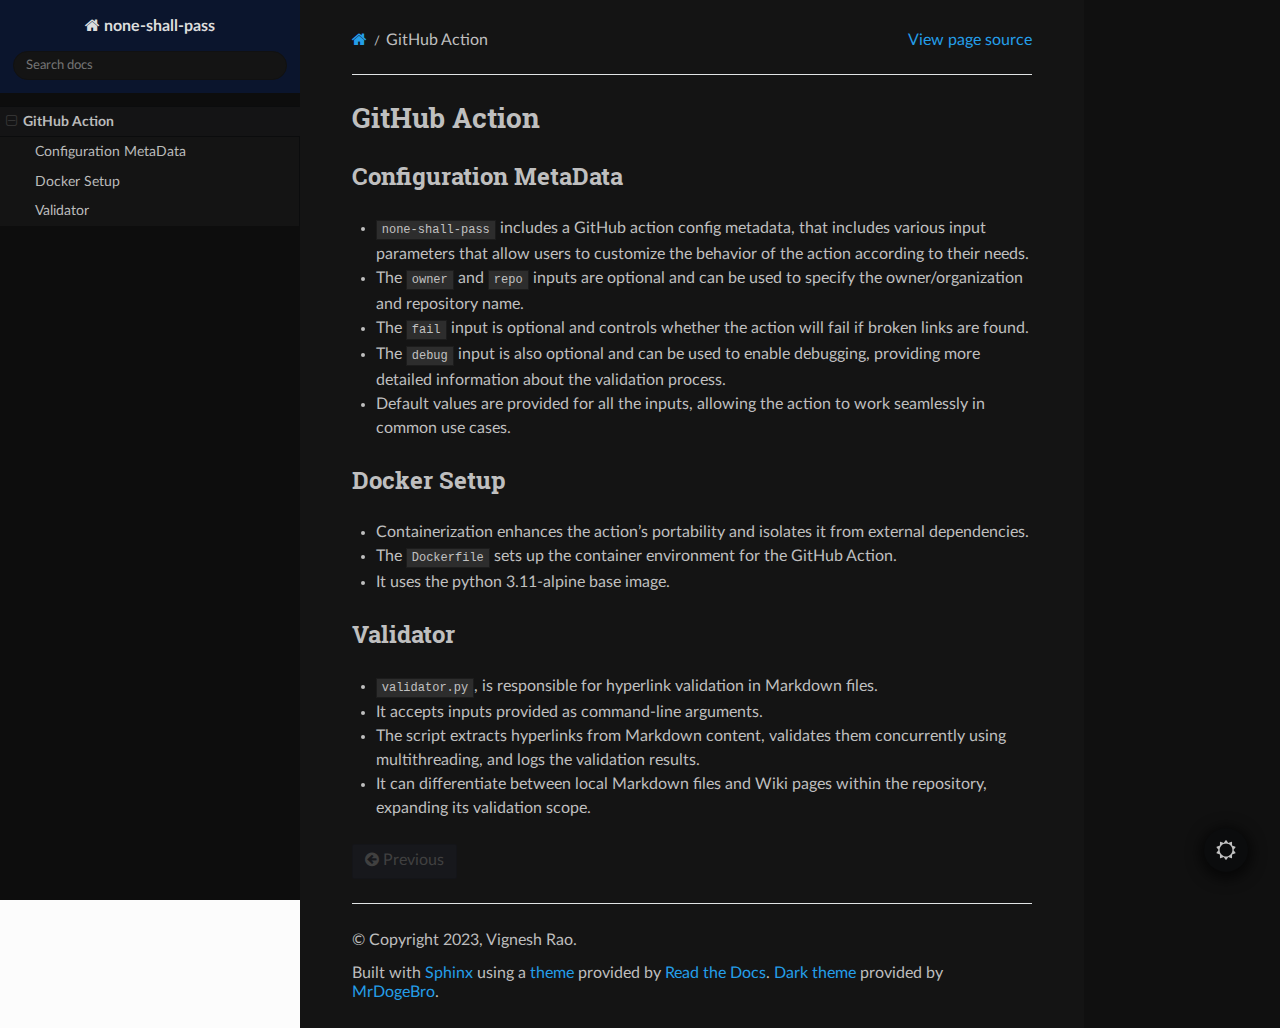
==== commit 96986c54: "Split validation process into modules Update Dockerfile to copy whole src directory Set working dire" ====
--- a/docs/action.html
+++ b/docs/action.html
@@ -7,6 +7,7 @@
   <title>GitHub Action &mdash; none-shall-pass  documentation</title>
       <link rel="stylesheet" href="_static/pygments.css" type="text/css" />
       <link rel="stylesheet" href="_static/css/theme.css" type="text/css" />
+      <link rel="stylesheet" href="_static/theme.css" type="text/css" />
       <link rel="stylesheet" href="_static/static.css" type="text/css" />
       <link rel="stylesheet" href="_static/dark_mode_css/general.css" type="text/css" />
       <link rel="stylesheet" href="_static/dark_mode_css/dark.css" type="text/css" />
--- a/docs/_static/theme.css
+++ b/docs/_static/theme.css
@@ -0,0 +1,4 @@
+/* Set max width to 80% */
+.wy-nav-content {
+    max-width: 80% !important;
+}
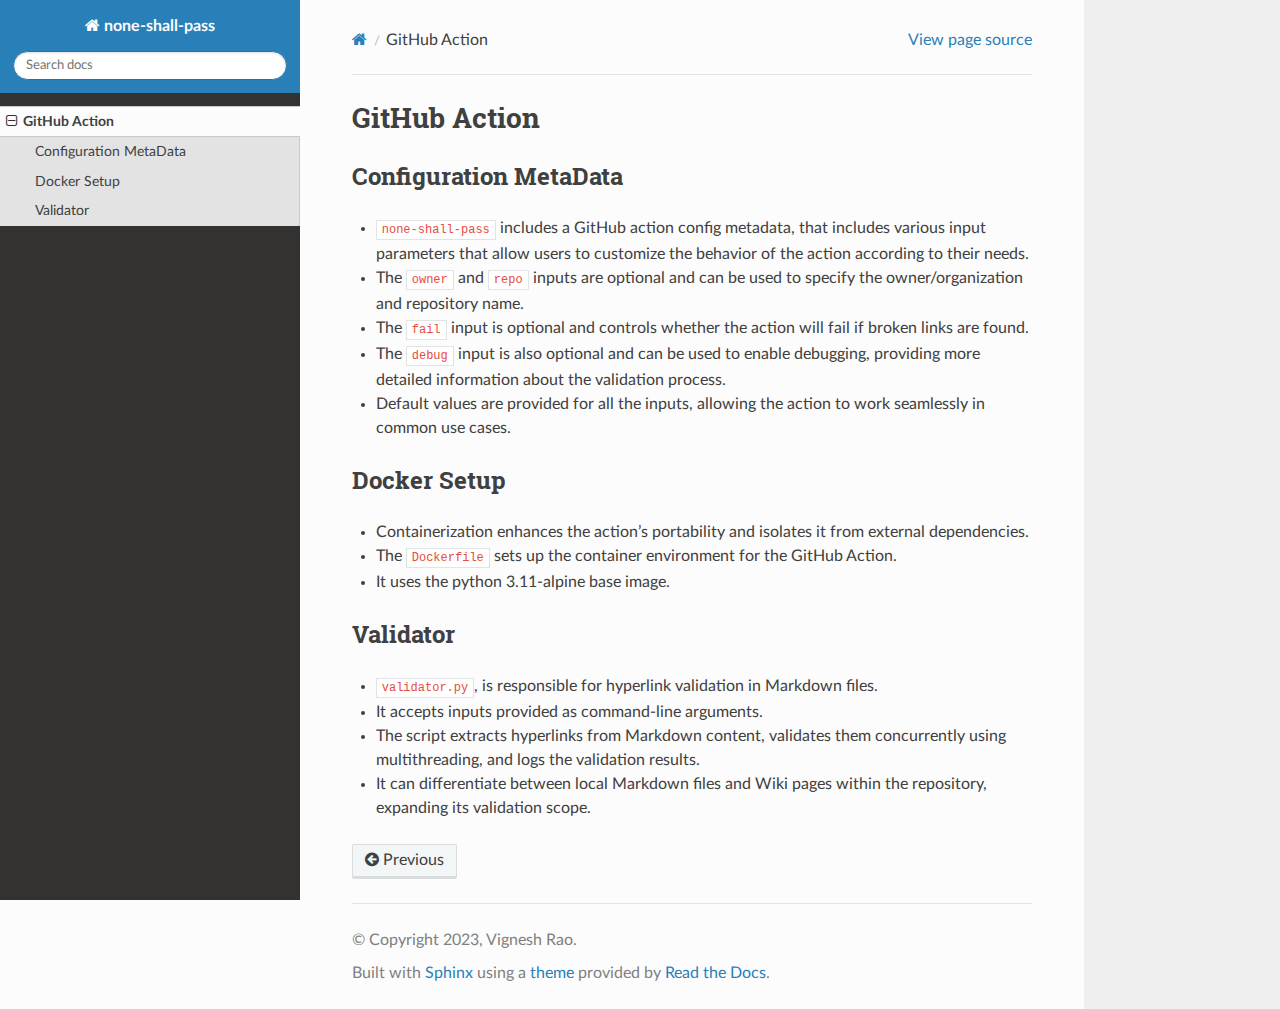
==== commit 444a2963: "Update sphinx theme in docs" ====
--- a/docs/action.html
+++ b/docs/action.html
@@ -9,8 +9,6 @@
       <link rel="stylesheet" href="_static/css/theme.css" type="text/css" />
       <link rel="stylesheet" href="_static/theme.css" type="text/css" />
       <link rel="stylesheet" href="_static/static.css" type="text/css" />
-      <link rel="stylesheet" href="_static/dark_mode_css/general.css" type="text/css" />
-      <link rel="stylesheet" href="_static/dark_mode_css/dark.css" type="text/css" />
   <!--[if lt IE 9]>
     <script src="_static/js/html5shiv.min.js"></script>
   <![endif]-->
@@ -20,8 +18,6 @@
         <script src="_static/underscore.js"></script>
         <script src="_static/_sphinx_javascript_frameworks_compat.js"></script>
         <script src="_static/doctools.js"></script>
-        <script src="_static/dark_mode_js/default_dark.js"></script>
-        <script src="_static/dark_mode_js/theme_switcher.js"></script>
     <script src="_static/js/theme.js"></script>
     <link rel="index" title="Index" href="genindex.html" />
     <link rel="search" title="Search" href="search.html" />
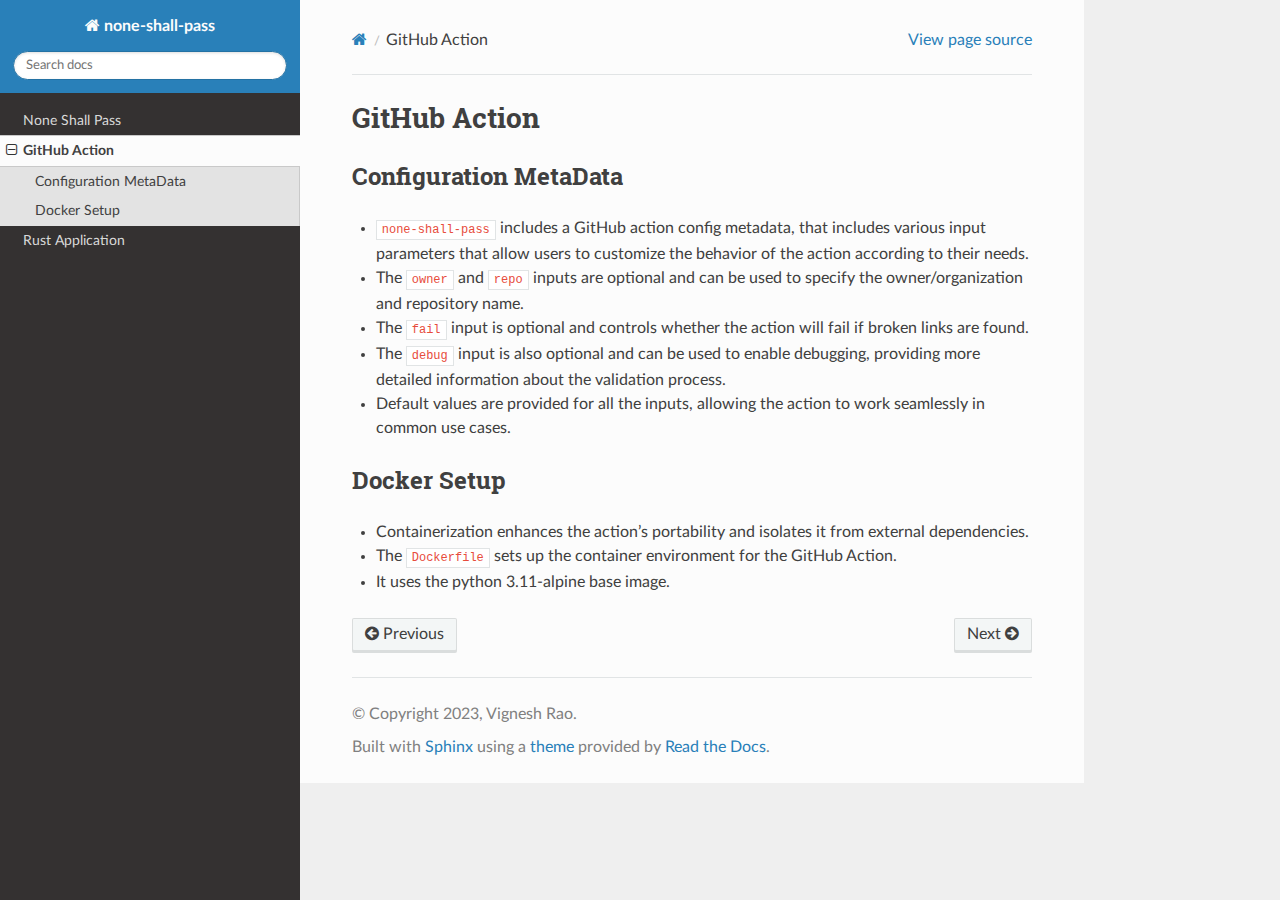
==== commit 022dedf4: "Onboard `none-shall-pass-rustic`" ====
--- a/docs/action.html
+++ b/docs/action.html
@@ -21,7 +21,8 @@
     <script src="_static/js/theme.js"></script>
     <link rel="index" title="Index" href="genindex.html" />
     <link rel="search" title="Search" href="search.html" />
-    <link rel="prev" title="none-shall-pass - GitHub Action" href="index.html" /> 
+    <link rel="next" title="Rust Application" href="rustic.html" />
+    <link rel="prev" title="None Shall Pass" href="README.html" /> 
 </head>
 
 <body class="wy-body-for-nav"> 
@@ -44,12 +45,13 @@
 </div>
         </div><div class="wy-menu wy-menu-vertical" data-spy="affix" role="navigation" aria-label="Navigation menu">
               <ul class="current">
+<li class="toctree-l1"><a class="reference internal" href="README.html">None Shall Pass</a></li>
 <li class="toctree-l1 current"><a class="current reference internal" href="#">GitHub Action</a><ul>
 <li class="toctree-l2"><a class="reference internal" href="#configuration-metadata">Configuration MetaData</a></li>
 <li class="toctree-l2"><a class="reference internal" href="#docker-setup">Docker Setup</a></li>
-<li class="toctree-l2"><a class="reference internal" href="#validator">Validator</a></li>
 </ul>
 </li>
+<li class="toctree-l1"><a class="reference internal" href="rustic.html">Rust Application</a></li>
 </ul>
 
         </div>
@@ -96,22 +98,14 @@
 <li><p>It uses the python 3.11-alpine base image.</p></li>
 </ul>
 </section>
-<section id="validator">
-<h2>Validator<a class="headerlink" href="#validator" title="Permalink to this heading"></a></h2>
-<ul class="simple">
-<li><p><code class="docutils literal notranslate"><span class="pre">validator.py</span></code>, is responsible for hyperlink validation in Markdown files.</p></li>
-<li><p>It accepts inputs provided as command-line arguments.</p></li>
-<li><p>The script extracts hyperlinks from Markdown content, validates them concurrently using multithreading, and logs the validation results.</p></li>
-<li><p>It can differentiate between local Markdown files and Wiki pages within the repository, expanding its validation scope.</p></li>
-</ul>
-</section>
 </section>
 
 
            </div>
           </div>
           <footer><div class="rst-footer-buttons" role="navigation" aria-label="Footer">
-        <a href="index.html" class="btn btn-neutral float-left" title="none-shall-pass - GitHub Action" accesskey="p" rel="prev"><span class="fa fa-arrow-circle-left" aria-hidden="true"></span> Previous</a>
+        <a href="README.html" class="btn btn-neutral float-left" title="None Shall Pass" accesskey="p" rel="prev"><span class="fa fa-arrow-circle-left" aria-hidden="true"></span> Previous</a>
+        <a href="rustic.html" class="btn btn-neutral float-right" title="Rust Application" accesskey="n" rel="next">Next <span class="fa fa-arrow-circle-right" aria-hidden="true"></span></a>
     </div>
 
   <hr/>
